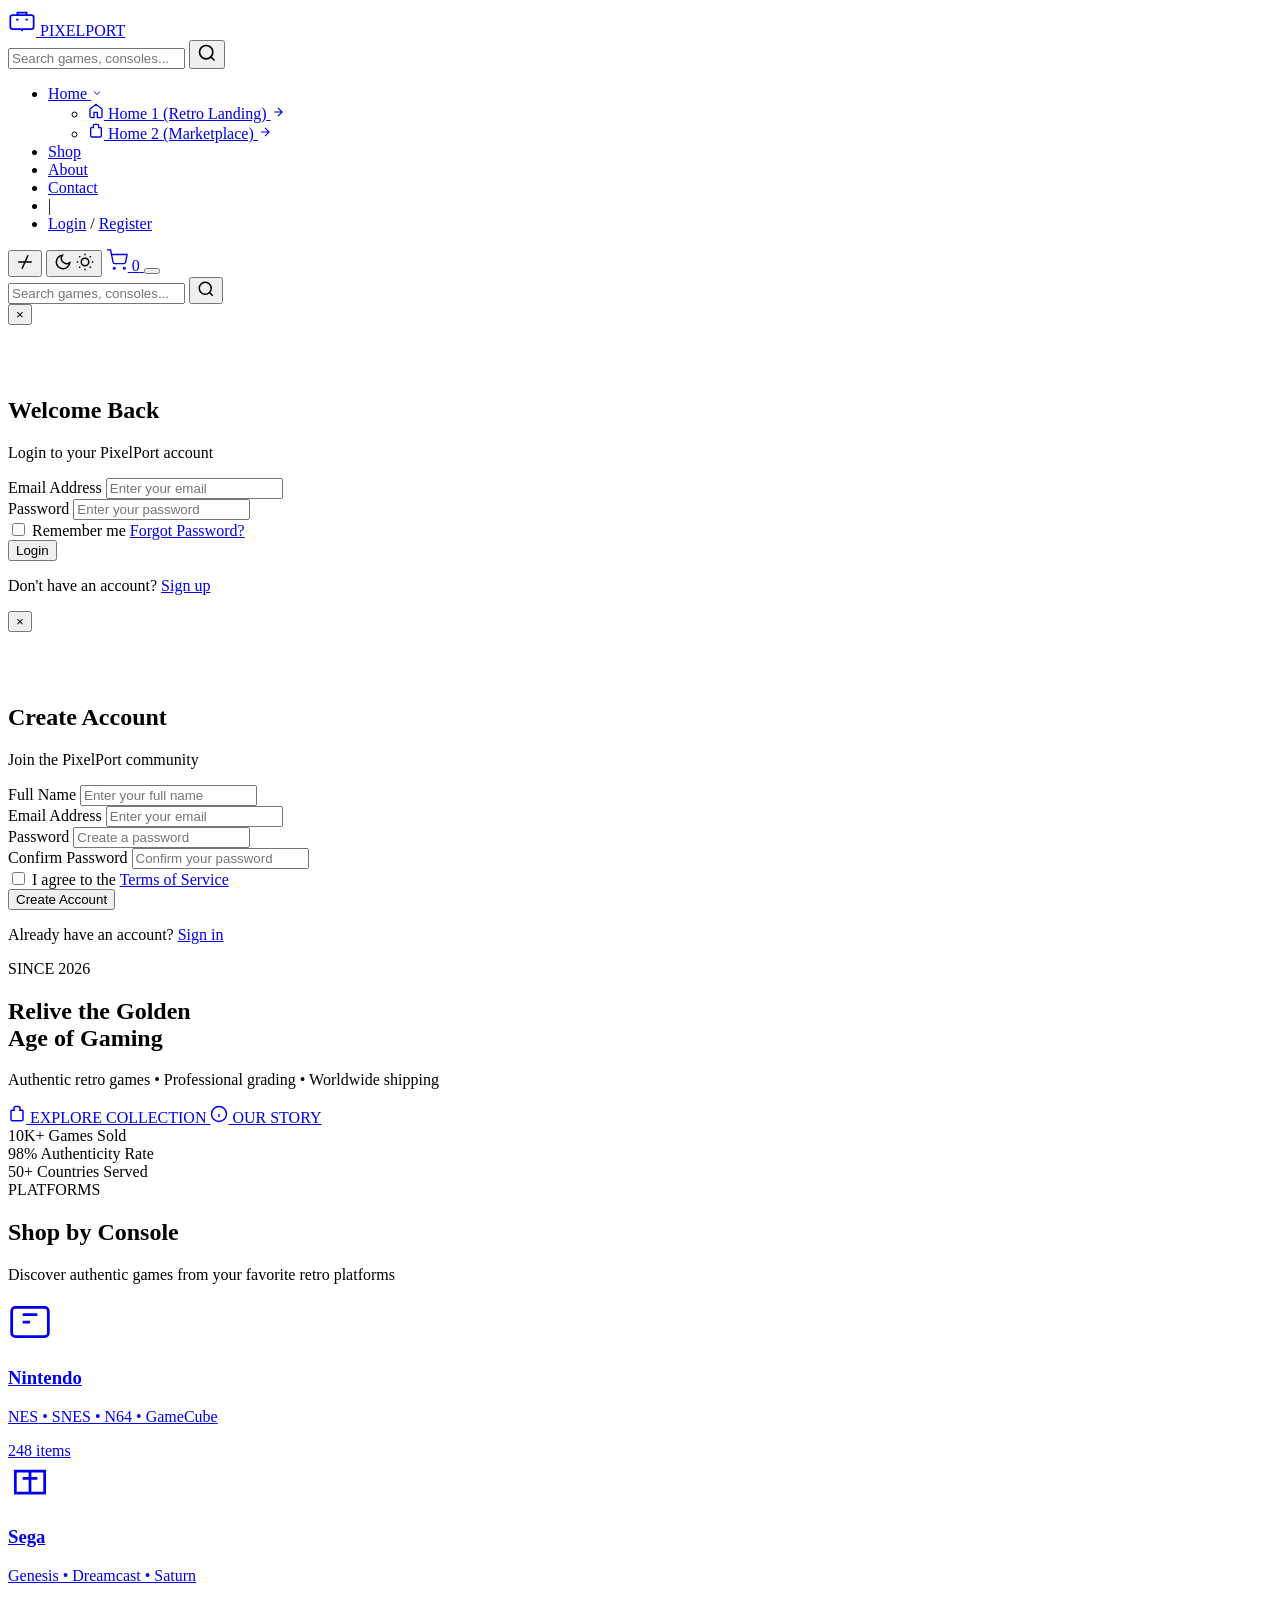
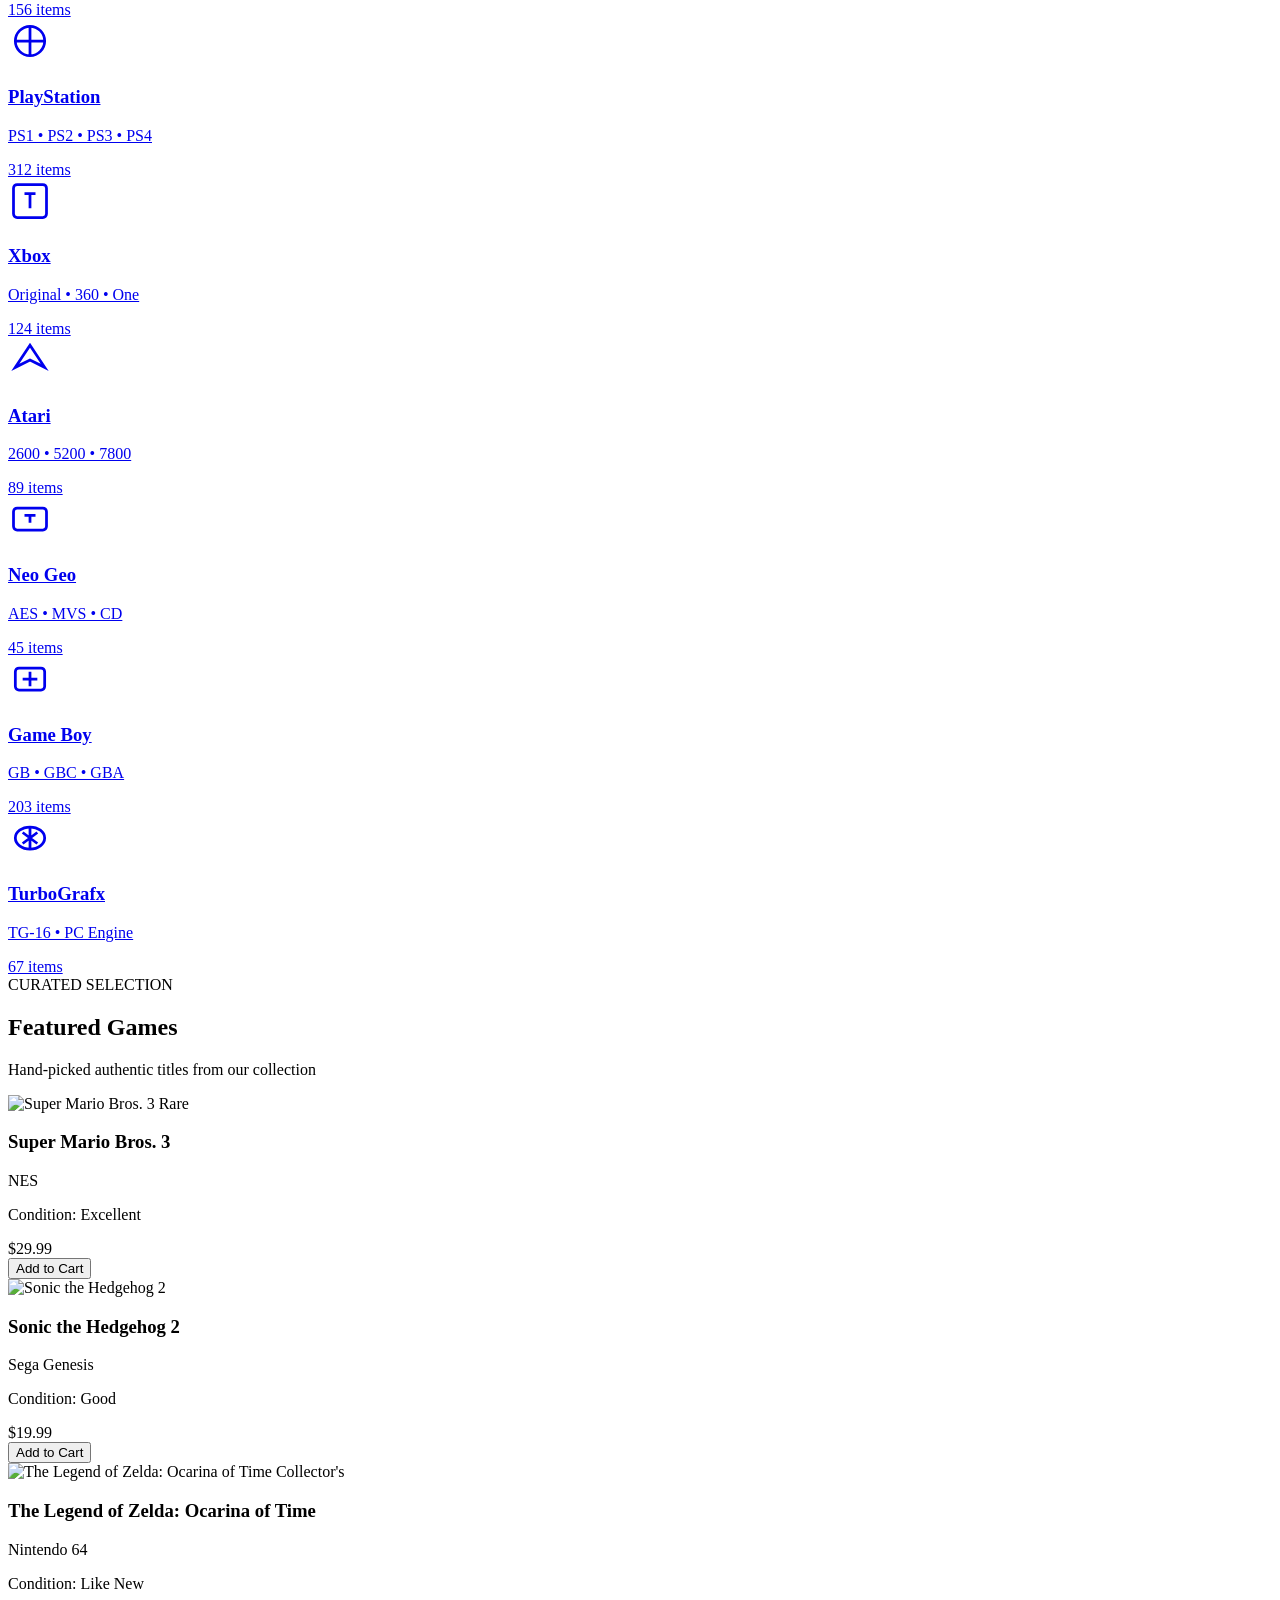
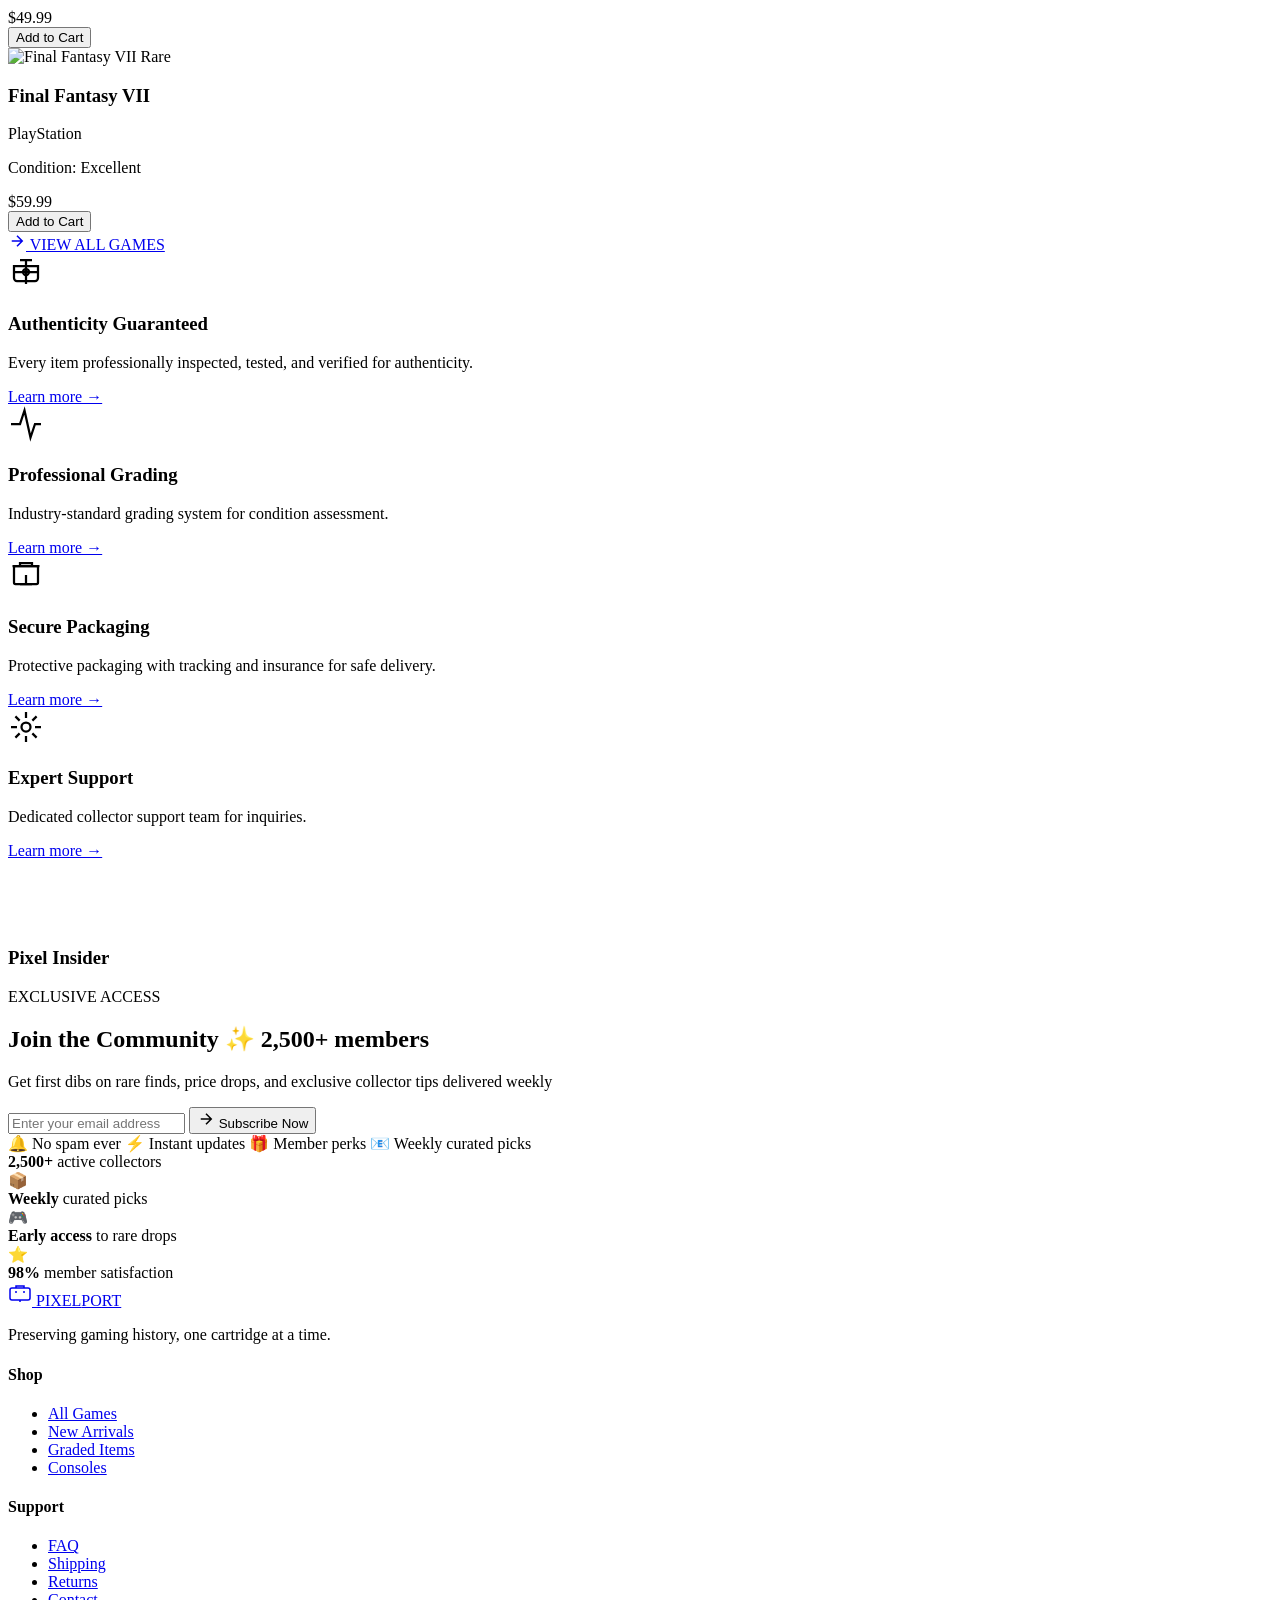
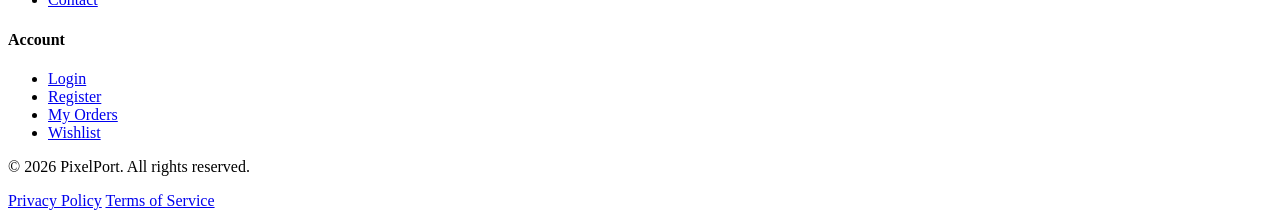
==== index.html @ 41dd9123 "html in retro" ====
<!DOCTYPE html>
<html lang="en" dir="ltr" id="htmlRoot">
<head>
    <meta charset="UTF-8">
    <meta name="viewport" content="width=device-width, initial-scale=1.0, viewport-fit=cover">
    <title>PixelPort | Retro Game Marketplace</title>
    <meta name="description" content="Premium marketplace for authentic retro video games, consoles, and collectibles.">
    
    <!-- Fonts -->
    <link href="https://fonts.googleapis.com/css2?family=Inter:wght@300;400;500;600;700;800&family=Space+Mono:wght@400;700&display=swap" rel="stylesheet">
    
    <!-- CSS -->
    <link rel="stylesheet" href="assets/css/style.css">
    <link rel="stylesheet" href="assets/css/index.css">
    <link rel="stylesheet" href="assets/css/responsive.css">
</head>
<body>
    <!-- Header -->
    <header class="header">
        <div class="container">
            <nav class="navbar">
                <!-- Logo -->
                <a href="index.html" class="logo">
                    <div class="pixel-logo">
                        <svg width="28" height="28" viewBox="0 0 24 24" fill="none" stroke="currentColor" stroke-width="1.5">
                            <rect x="2" y="6" width="20" height="12" rx="2"/>
                            <path d="M8 6V4h8v2M12 18v2M7 10h2M15 10h2"/>
                        </svg>
                        <span class="logo-text">PIXEL<span>PORT</span></span>
                    </div>
                </a>

                <!-- Search Bar - Desktop Only -->
                <div class="search-bar desktop-only">
                    <input type="text" placeholder="Search games, consoles..." id="searchInput">
                    <button class="search-btn">
                        <svg width="20" height="20" viewBox="0 0 24 24" fill="none" stroke="currentColor" stroke-width="2">
                            <circle cx="11" cy="11" r="8"/>
                            <path d="M21 21L16 16"/>
                        </svg>
                    </button>
                </div>

                <!-- Navigation Menu -->
                <ul class="nav-menu" id="navMenu">
                    <li class="nav-item dropdown">
                        <a href="#" class="dropdown-trigger" id="homeDropdown">
                            <span class="nav-text">Home</span>
                            <svg class="dropdown-arrow" width="12" height="12" viewBox="0 0 24 24" fill="none" stroke="currentColor" stroke-width="2">
                                <polyline points="6 9 12 15 18 9"/>
                            </svg>
                        </a>
                        <ul class="dropdown-menu">
                            <li class="dropdown-item">
                                <a href="index.html" class="active">
                                    <svg width="16" height="16" viewBox="0 0 24 24" fill="none" stroke="currentColor" stroke-width="2">
                                        <path d="M3 9l9-7 9 7v11a2 2 0 0 1-2 2h-5v-8H9v8H5a2 2 0 0 1-2-2z"/>
                                    </svg>
                                    <span>Home 1 (Retro Landing)</span>
                                    <svg class="arrow-icon" width="14" height="14" viewBox="0 0 24 24" fill="none" stroke="currentColor" stroke-width="2">
                                        <path d="M5 12h14M12 5l7 7-7 7"/>
                                    </svg>
                                </a>
                            </li>
                            <li class="dropdown-item">
                                <a href="home2.html">
                                    <svg width="16" height="16" viewBox="0 0 24 24" fill="none" stroke="currentColor" stroke-width="2">
                                        <path d="M20 7h-4.18A3 3 0 0 0 16 5.18V4a2 2 0 0 0-2-2h-4a2 2 0 0 0-2 2v1.18A3 3 0 0 0 8.18 7H4"/>
                                        <path d="M4 7v12a2 2 0 0 0 2 2h12a2 2 0 0 0 2-2V7"/>
                                    </svg>
                                    <span>Home 2 (Marketplace)</span>
                                    <svg class="arrow-icon" width="14" height="14" viewBox="0 0 24 24" fill="none" stroke="currentColor" stroke-width="2">
                                        <path d="M5 12h14M12 5l7 7-7 7"/>
                                    </svg>
                                </a>
                            </li>
                        </ul>
                    </li>
                    <li><a href="shop.html">Shop</a></li>
                    <li><a href="about.html">About</a></li>
                    <li><a href="contact.html">Contact</a></li>
                    
                    <!-- Login & Register Links - Inside Navigation -->
                    <li class="nav-divider desktop-only">|</li>
                    <li class="nav-auth" id="authLinks">
                        <a href="#" class="auth-link" id="loginNavLink">Login</a>
                        <span class="auth-sep">/</span>
                        <a href="#" class="auth-link" id="registerNavLink">Register</a>
                    </li>
                    
                    <!-- User Menu (Hidden by default, shown after login) -->
                    <li class="nav-user" id="userMenu" style="display: none;">
                        <div class="user-menu-trigger" id="userMenuTrigger">
                            <span class="user-avatar-icon">
                                <svg width="16" height="16" viewBox="0 0 24 24" fill="none" stroke="currentColor" stroke-width="2">
                                    <path d="M20 21v-2a4 4 0 0 0-4-4H8a4 4 0 0 0-4 4v2"/>
                                    <circle cx="12" cy="7" r="4"/>
                                </svg>
                            </span>
                            <span class="user-name" id="userName">User</span>
                            <svg class="dropdown-arrow" width="10" height="10" viewBox="0 0 24 24" fill="none" stroke="currentColor" stroke-width="2">
                                <polyline points="6 9 12 15 18 9"/>
                            </svg>
                        </div>
                        <ul class="user-dropdown-menu" id="userDropdownMenu">
                            <li><a href="profile.html">My Profile</a></li>
                            <li><a href="orders.html">My Orders</a></li>
                            <li><a href="wishlist.html">Wishlist</a></li>
                            <li><hr class="dropdown-divider"></li>
                            <li><a href="#" id="logoutBtn">Logout</a></li>
                        </ul>
                    </li>
                </ul>

                <!-- Action Group (RTL + Theme + Cart + Hamburger) -->
                <div class="action-group">
                    <!-- RTL Toggle Button -->
                    <button class="action-btn rtl-toggle" id="rtlToggle" aria-label="Toggle RTL mode">
                        <svg width="18" height="18" viewBox="0 0 24 24" fill="none" stroke="currentColor" stroke-width="2">
                            <path d="M8 21L16 3M3 12h18"/>
                        </svg>
                    </button>

                    <!-- Theme Toggle Button -->
                    <button class="action-btn theme-toggle" id="themeToggle" aria-label="Toggle dark/light mode">
                        <svg class="theme-icon-dark" width="18" height="18" viewBox="0 0 24 24" fill="none" stroke="currentColor" stroke-width="2">
                            <path d="M21 12.79A9 9 0 1 1 11.21 3 7 7 0 0 0 21 12.79z"/>
                        </svg>
                        <svg class="theme-icon-light" width="18" height="18" viewBox="0 0 24 24" fill="none" stroke="currentColor" stroke-width="2">
                            <circle cx="12" cy="12" r="5"/>
                            <path d="M12 1v2M12 21v2M4.22 4.22l1.42 1.42M18.36 18.36l1.42 1.42M1 12h2M21 12h2M4.22 19.78l1.42-1.42M18.36 5.64l1.42-1.42"/>
                        </svg>
                    </button>

                    <!-- Cart Icon -->
                    <a href="cart.html" class="cart-icon">
                        <svg width="22" height="22" viewBox="0 0 24 24" fill="none" stroke="currentColor" stroke-width="1.5">
                            <circle cx="9" cy="21" r="1"/>
                            <circle cx="20" cy="21" r="1"/>
                            <path d="M1 1h4l2.68 13.39a2 2 0 0 0 2 1.61h9.72a2 2 0 0 0 2-1.61L23 6H6"/>
                        </svg>
                        <span class="cart-count">0</span>
                    </a>

                    <!-- Hamburger Menu Button -->
                    <button class="hamburger" id="hamburger" aria-label="Toggle menu">
                        <span class="hamburger-line"></span>
                        <span class="hamburger-line"></span>
                        <span class="hamburger-line"></span>
                    </button>
                </div>
            </nav>
        </div>
    </header>

    <!-- Mobile Search Bar -->
    <div class="mobile-search mobile-only">
        <div class="container">
            <div class="mobile-search-wrapper">
                <input type="text" placeholder="Search games, consoles..." id="mobileSearchInput">
                <button class="mobile-search-btn">
                    <svg width="18" height="18" viewBox="0 0 24 24" fill="none" stroke="currentColor" stroke-width="2">
                        <circle cx="11" cy="11" r="8"/>
                        <path d="M21 21L16 16"/>
                    </svg>
                </button>
            </div>
        </div>
    </div>

    <!-- Login Modal -->
    <div class="modal" id="loginModal">
        <div class="modal-overlay"></div>
        <div class="modal-container">
            <button class="modal-close" id="closeLoginModal">&times;</button>
            <div class="modal-header">
                <svg width="48" height="48" viewBox="0 0 24 24" fill="none" stroke="var(--primary)" stroke-width="1.5">
                    <path d="M15 3h4a2 2 0 0 1 2 2v14a2 2 0 0 1-2 2h-4M10 17l5-5-5-5M15 12H3"/>
                </svg>
                <h2>Welcome Back</h2>
                <p>Login to your PixelPort account</p>
            </div>
            <form class="modal-form" id="loginForm">
                <div class="form-group">
                    <label>Email Address</label>
                    <input type="email" placeholder="Enter your email" required>
                </div>
                <div class="form-group">
                    <label>Password</label>
                    <input type="password" placeholder="Enter your password" required>
                </div>
                <div class="form-options">
                    <label class="checkbox">
                        <input type="checkbox"> Remember me
                    </label>
                    <a href="#" class="forgot-link">Forgot Password?</a>
                </div>
                <button type="submit" class="btn-primary btn-full">Login</button>
                <p class="form-footer">
                    Don't have an account? <a href="#" id="switchToRegister">Sign up</a>
                </p>
            </form>
        </div>
    </div>

    <!-- Register Modal -->
    <div class="modal" id="registerModal">
        <div class="modal-overlay"></div>
        <div class="modal-container">
            <button class="modal-close" id="closeRegisterModal">&times;</button>
            <div class="modal-header">
                <svg width="48" height="48" viewBox="0 0 24 24" fill="none" stroke="var(--primary)" stroke-width="1.5">
                    <path d="M20 21v-2a4 4 0 0 0-4-4H8a4 4 0 0 0-4 4v2"/>
                    <circle cx="12" cy="7" r="4"/>
                    <path d="M17 3l4 4-4 4M21 7h-8"/>
                </svg>
                <h2>Create Account</h2>
                <p>Join the PixelPort community</p>
            </div>
            <form class="modal-form" id="registerForm">
                <div class="form-group">
                    <label>Full Name</label>
                    <input type="text" placeholder="Enter your full name" required>
                </div>
                <div class="form-group">
                    <label>Email Address</label>
                    <input type="email" placeholder="Enter your email" required>
                </div>
                <div class="form-group">
                    <label>Password</label>
                    <input type="password" placeholder="Create a password" required>
                </div>
                <div class="form-group">
                    <label>Confirm Password</label>
                    <input type="password" placeholder="Confirm your password" required>
                </div>
                <div class="form-options">
                    <label class="checkbox">
                        <input type="checkbox" required> I agree to the <a href="#">Terms of Service</a>
                    </label>
                </div>
                <button type="submit" class="btn-primary btn-full">Create Account</button>
                <p class="form-footer">
                    Already have an account? <a href="#" id="switchToLogin">Sign in</a>
                </p>
            </form>
        </div>
    </div>

    <!-- Hero Section -->
    <section class="hero">
        <div class="hero-bg-image"></div>
        <div class="hero-overlay"></div>
        <div class="container">
            <div class="hero-content">
                <div class="hero-badge">SINCE 2026</div>
                <h1 class="hero-title">Relive the Golden<br>Age of Gaming</h1>
                <p class="hero-subtitle">Authentic retro games • Professional grading • Worldwide shipping</p>
                <div class="hero-buttons">
                    <a href="shop.html" class="btn-primary">
                        <svg width="18" height="18" viewBox="0 0 24 24" fill="none" stroke="currentColor" stroke-width="2">
                            <path d="M20 7h-4.18A3 3 0 0 0 16 5.18V4a2 2 0 0 0-2-2h-4a2 2 0 0 0-2 2v1.18A3 3 0 0 0 8.18 7H4"/>
                            <path d="M4 7v12a2 2 0 0 0 2 2h12a2 2 0 0 0 2-2V7"/>
                        </svg>
                        EXPLORE COLLECTION
                    </a>
                    <a href="about.html" class="btn-secondary">
                        <svg width="18" height="18" viewBox="0 0 24 24" fill="none" stroke="currentColor" stroke-width="2">
                            <circle cx="12" cy="12" r="10"/>
                            <path d="M12 16v-4M12 8h.01"/>
                        </svg>
                        OUR STORY
                    </a>
                </div>
                <div class="hero-stats">
                    <div class="stat">
                        <span class="stat-number">10K+</span>
                        <span class="stat-label">Games Sold</span>
                    </div>
                    <div class="stat-divider"></div>
                    <div class="stat">
                        <span class="stat-number">98%</span>
                        <span class="stat-label">Authenticity Rate</span>
                    </div>
                    <div class="stat-divider"></div>
                    <div class="stat">
                        <span class="stat-number">50+</span>
                        <span class="stat-label">Countries Served</span>
                    </div>
                </div>
            </div>
        </div>
    </section>

    <!-- Categories Section -->
    <section class="categories">
        <div class="container">
            <div class="section-header">
                <span class="section-tag">PLATFORMS</span>
                <h2 class="section-title">Shop by Console</h2>
                <p class="section-description">Discover authentic games from your favorite retro platforms</p>
            </div>
            
            <div class="categories-grid">
                <a href="shop.html?console=nintendo" class="category-card">
                    <div class="category-icon">
                        <svg width="44" height="44" viewBox="0 0 24 24" fill="none" stroke="currentColor" stroke-width="1.5">
                            <rect x="2" y="4" width="20" height="16" rx="2"/>
                            <path d="M8 8h8M8 12h4"/>
                        </svg>
                    </div>
                    <h3>Nintendo</h3>
                    <p>NES • SNES • N64 • GameCube</p>
                    <span class="category-count">248 items</span>
                </a>
                <a href="shop.html?console=sega" class="category-card">
                    <div class="category-icon">
                        <svg width="44" height="44" viewBox="0 0 24 24" fill="none" stroke="currentColor" stroke-width="1.5">
                            <path d="M4 6h16v12H4zM8 10h8M12 6v12"/>
                        </svg>
                    </div>
                    <h3>Sega</h3>
                    <p>Genesis • Dreamcast • Saturn</p>
                    <span class="category-count">156 items</span>
                </a>
                <a href="shop.html?console=playstation" class="category-card">
                    <div class="category-icon">
                        <svg width="44" height="44" viewBox="0 0 24 24" fill="none" stroke="currentColor" stroke-width="1.5">
                            <circle cx="12" cy="12" r="8"/>
                            <path d="M12 4v16M4 12h16"/>
                        </svg>
                    </div>
                    <h3>PlayStation</h3>
                    <p>PS1 • PS2 • PS3 • PS4</p>
                    <span class="category-count">312 items</span>
                </a>
                <a href="shop.html?console=xbox" class="category-card">
                    <div class="category-icon">
                        <svg width="44" height="44" viewBox="0 0 24 24" fill="none" stroke="currentColor" stroke-width="1.5">
                            <rect x="3" y="3" width="18" height="18" rx="2"/>
                            <path d="M9 8h6M12 8v8"/>
                        </svg>
                    </div>
                    <h3>Xbox</h3>
                    <p>Original • 360 • One</p>
                    <span class="category-count">124 items</span>
                </a>
                <a href="shop.html?console=atari" class="category-card">
                    <div class="category-icon">
                        <svg width="44" height="44" viewBox="0 0 24 24" fill="none" stroke="currentColor" stroke-width="1.5">
                            <polygon points="4 16 12 4 20 16 12 12 4 16"/>
                        </svg>
                    </div>
                    <h3>Atari</h3>
                    <p>2600 • 5200 • 7800</p>
                    <span class="category-count">89 items</span>
                </a>
                <a href="shop.html?console=neogeo" class="category-card">
                    <div class="category-icon">
                        <svg width="44" height="44" viewBox="0 0 24 24" fill="none" stroke="currentColor" stroke-width="1.5">
                            <path d="M5 6h14a2 2 0 0 1 2 2v8a2 2 0 0 1-2 2H5a2 2 0 0 1-2-2V8a2 2 0 0 1 2-2z"/>
                            <path d="M9 10h6M12 10v4"/>
                        </svg>
                    </div>
                    <h3>Neo Geo</h3>
                    <p>AES • MVS • CD</p>
                    <span class="category-count">45 items</span>
                </a>
                <a href="shop.html?console=gameboy" class="category-card">
                    <div class="category-icon">
                        <svg width="44" height="44" viewBox="0 0 24 24" fill="none" stroke="currentColor" stroke-width="1.5">
                            <rect x="4" y="6" width="16" height="12" rx="2"/>
                            <path d="M8 12h8M12 8v8"/>
                        </svg>
                    </div>
                    <h3>Game Boy</h3>
                    <p>GB • GBC • GBA</p>
                    <span class="category-count">203 items</span>
                </a>
                <a href="shop.html?console=turbografx" class="category-card">
                    <div class="category-icon">
                        <svg width="44" height="44" viewBox="0 0 24 24" fill="none" stroke="currentColor" stroke-width="1.5">
                            <ellipse cx="12" cy="12" rx="8" ry="6"/>
                            <path d="M12 6v12M8 9l8 6M8 15l8-6"/>
                        </svg>
                    </div>
                    <h3>TurboGrafx</h3>
                    <p>TG-16 • PC Engine</p>
                    <span class="category-count">67 items</span>
                </a>
            </div>
        </div>
    </section>

    <!-- Featured Products Section -->
    <section class="featured-products">
        <div class="container">
            <div class="section-header">
                <span class="section-tag">CURATED SELECTION</span>
                <h2 class="section-title">Featured Games</h2>
                <p class="section-description">Hand-picked authentic titles from our collection</p>
            </div>
            
            <div class="products-grid" id="featuredProducts">
                <div class="product-card" data-id="1">
                    <div class="product-image">
                        <img src="https://images.unsplash.com/photo-1603569283847-aa295f0d016a?w=400&h=400&fit=crop" alt="Super Mario Bros. 3">
                        <span class="product-badge">Rare</span>
                    </div>
                    <div class="product-info">
                        <h3 class="product-title">Super Mario Bros. 3</h3>
                        <p class="product-console">NES</p>
                        <p class="product-condition">Condition: Excellent</p>
                        <div class="product-price">$29.99</div>
                        <button class="add-to-cart">Add to Cart</button>
                    </div>
                </div>
                <div class="product-card" data-id="2">
                    <div class="product-image">
                        <img src="https://images.unsplash.com/photo-1612287230202-1ff1d85d1bdf?w=400&h=400&fit=crop" alt="Sonic the Hedgehog 2">
                    </div>
                    <div class="product-info">
                        <h3 class="product-title">Sonic the Hedgehog 2</h3>
                        <p class="product-console">Sega Genesis</p>
                        <p class="product-condition">Condition: Good</p>
                        <div class="product-price">$19.99</div>
                        <button class="add-to-cart">Add to Cart</button>
                    </div>
                </div>
                <div class="product-card" data-id="3">
                    <div class="product-image">
                        <img src="https://images.unsplash.com/photo-1550745165-9bc0b252726f?w=400&h=400&fit=crop" alt="The Legend of Zelda: Ocarina of Time">
                        <span class="product-badge">Collector's</span>
                    </div>
                    <div class="product-info">
                        <h3 class="product-title">The Legend of Zelda: Ocarina of Time</h3>
                        <p class="product-console">Nintendo 64</p>
                        <p class="product-condition">Condition: Like New</p>
                        <div class="product-price">$49.99</div>
                        <button class="add-to-cart">Add to Cart</button>
                    </div>
                </div>
                <div class="product-card" data-id="4">
                    <div class="product-image">
                        <img src="https://images.unsplash.com/photo-1606144042614-b2417e99c4e3?w=400&h=400&fit=crop" alt="Final Fantasy VII">
                        <span class="product-badge">Rare</span>
                    </div>
                    <div class="product-info">
                        <h3 class="product-title">Final Fantasy VII</h3>
                        <p class="product-console">PlayStation</p>
                        <p class="product-condition">Condition: Excellent</p>
                        <div class="product-price">$59.99</div>
                        <button class="add-to-cart">Add to Cart</button>
                    </div>
                </div>
            </div>
            
            <div class="text-center">
                <a href="shop.html" class="btn-outline">
                    <svg width="18" height="18" viewBox="0 0 24 24" fill="none" stroke="currentColor" stroke-width="2">
                        <path d="M5 12h14M12 5l7 7-7 7"/>
                    </svg>
                    VIEW ALL GAMES
                </a>
            </div>
        </div>
    </section>

    <!-- Services Section -->
    <section class="services">
        <div class="container">
            <div class="services-grid">
                <div class="service-card">
                    <div class="service-icon">
                        <svg width="36" height="36" viewBox="0 0 24 24" fill="none" stroke="currentColor" stroke-width="1.5">
                            <path d="M20 12V8H4v4M12 4v16M8 4h8M4 12h16M4 12v4a2 2 0 0 0 2 2h12a2 2 0 0 0 2-2v-4"/>
                            <circle cx="12" cy="12" r="2"/>
                        </svg>
                    </div>
                    <h3>Authenticity Guaranteed</h3>
                    <p>Every item professionally inspected, tested, and verified for authenticity.</p>
                    <a href="#" class="service-link">Learn more →</a>
                </div>
                <div class="service-card">
                    <div class="service-icon">
                        <svg width="36" height="36" viewBox="0 0 24 24" fill="none" stroke="currentColor" stroke-width="1.5">
                            <path d="M22 12h-4l-3 9-4-18-3 9H2"/>
                        </svg>
                    </div>
                    <h3>Professional Grading</h3>
                    <p>Industry-standard grading system for condition assessment.</p>
                    <a href="#" class="service-link">Learn more →</a>
                </div>
                <div class="service-card">
                    <div class="service-icon">
                        <svg width="36" height="36" viewBox="0 0 24 24" fill="none" stroke="currentColor" stroke-width="1.5">
                            <path d="M3 6h18M8 6V4h8v2M12 12v6M8 18h8"/>
                            <rect x="4" y="6" width="16" height="12" rx="1"/>
                        </svg>
                    </div>
                    <h3>Secure Packaging</h3>
                    <p>Protective packaging with tracking and insurance for safe delivery.</p>
                    <a href="#" class="service-link">Learn more →</a>
                </div>
                <div class="service-card">
                    <div class="service-icon">
                        <svg width="36" height="36" viewBox="0 0 24 24" fill="none" stroke="currentColor" stroke-width="1.5">
                            <path d="M12 2v4M12 18v4M4.93 4.93l2.83 2.83M16.24 16.24l2.83 2.83M2 12h4M18 12h4M4.93 19.07l2.83-2.83M16.24 7.76l2.83-2.83"/>
                            <circle cx="12" cy="12" r="3"/>
                        </svg>
                    </div>
                    <h3>Expert Support</h3>
                    <p>Dedicated collector support team for inquiries.</p>
                    <a href="#" class="service-link">Learn more →</a>
                </div>
            </div>
        </div>
    </section>

<!-- Newsletter Section - Increased Size Design -->
<section class="newsletter">
    <div class="pixel-corner"></div>
    <div class="pixel-corner-right"></div>
    <div class="glow-ring"></div>
    <div class="container">
        <div class="newsletter-wrapper">
            <!-- Left Badge Section -->
            <div class="newsletter-badge">
                <div class="badge-icon">
                    <svg width="64" height="64" viewBox="0 0 24 24" fill="none" stroke="white" stroke-width="1.5">
                        <path d="M12 2v4M12 18v4M4.93 4.93l2.83 2.83M16.24 16.24l2.83 2.83M2 12h4M18 12h4M4.93 19.07l2.83-2.83M16.24 7.76l2.83-2.83"/>
                        <circle cx="12" cy="12" r="3"/>
                    </svg>
                </div>
                <div>
                    <h3>Pixel Insider</h3>
                    <div class="badge-sub">EXCLUSIVE ACCESS</div>
                </div>
            </div>
            
            <!-- Center Main Content -->
            <div class="newsletter-main">
                <h2>
                    Join the Community 
                    <span>✨ 2,500+ members</span>
                </h2>
                <p>Get first dibs on rare finds, price drops, and exclusive collector tips delivered weekly</p>
                <form class="newsletter-form" id="newsletterForm">
                    <input type="email" placeholder="Enter your email address" required>
                    <button type="submit">
                        <svg width="18" height="18" viewBox="0 0 24 24" fill="none" stroke="currentColor" stroke-width="2">
                            <path d="M5 12h14M12 5l7 7-7 7"/>
                        </svg>
                        Subscribe Now
                    </button>
                </form>
                <div class="form-note">
                    <span>🔔 No spam ever</span>
                    <span>⚡ Instant updates</span>
                    <span>🎁 Member perks</span>
                    <span>📧 Weekly curated picks</span>
                </div>
            </div>
            
            <!-- Right Stats Section -->
            <div class="newsletter-stats">
                <div class="stat-item">
                    <div class="stat-dot"></div>
                    <div class="stat-text"><strong>2,500+</strong> active collectors</div>
                </div>
                <div class="stat-item">
                    <div class="stat-icon">📦</div>
                    <div class="stat-text"><strong>Weekly</strong> curated picks</div>
                </div>
                <div class="stat-item">
                    <div class="stat-icon">🎮</div>
                    <div class="stat-text"><strong>Early access</strong> to rare drops</div>
                </div>
                <div class="stat-item">
                    <div class="stat-icon">⭐</div>
                    <div class="stat-text"><strong>98%</strong> member satisfaction</div>
                </div>
            </div>
        </div>
    </div>
</section>

<!-- Footer -->
<footer class="footer">
    <div class="container">
        <div class="footer-grid">
            <div class="footer-brand">
                <a href="index.html" class="footer-logo-link">
                    <div class="footer-logo">
                        <svg width="24" height="24" viewBox="0 0 24 24" fill="none" stroke="currentColor" stroke-width="1.5">
                            <rect x="2" y="6" width="20" height="12" rx="2"/>
                            <path d="M8 6V4h8v2M12 18v2M7 10h2M15 10h2"/>
                        </svg>
                        PIXEL<span>PORT</span>
                    </div>
                </a>
                <p>Preserving gaming history, one cartridge at a time.</p>
            </div>
            <div class="footer-links">
                <h4>Shop</h4>
                <ul>
                    <li><a href="shop.html">All Games</a></li>
                    <li><a href="#">New Arrivals</a></li>
                    <li><a href="#">Graded Items</a></li>
                    <li><a href="#">Consoles</a></li>
                </ul>
            </div>
            <div class="footer-links">
                <h4>Support</h4>
                <ul>
                    <li><a href="#">FAQ</a></li>
                    <li><a href="#">Shipping</a></li>
                    <li><a href="#">Returns</a></li>
                    <li><a href="contact.html">Contact</a></li>
                </ul>
            </div>
            <div class="footer-links">
                <h4>Account</h4>
                <ul>
                    <li><a href="#" id="footerLoginLink">Login</a></li>
                    <li><a href="#" id="footerRegisterLink">Register</a></li>
                    <li><a href="#">My Orders</a></li>
                    <li><a href="#">Wishlist</a></li>
                </ul>
            </div>
        </div>
        <div class="footer-bottom">
            <p>© 2026 PixelPort. All rights reserved.</p>
            <div class="footer-legal">
                <a href="#">Privacy Policy</a>
                <a href="#">Terms of Service</a>
            </div>
        </div>
    </div>
</footer>

    <script src="assets/js/main.js"></script>
    <script src="assets/js/cart.js"></script>
    <script src="assets/js/auth.js"></script>
</body>
</html>
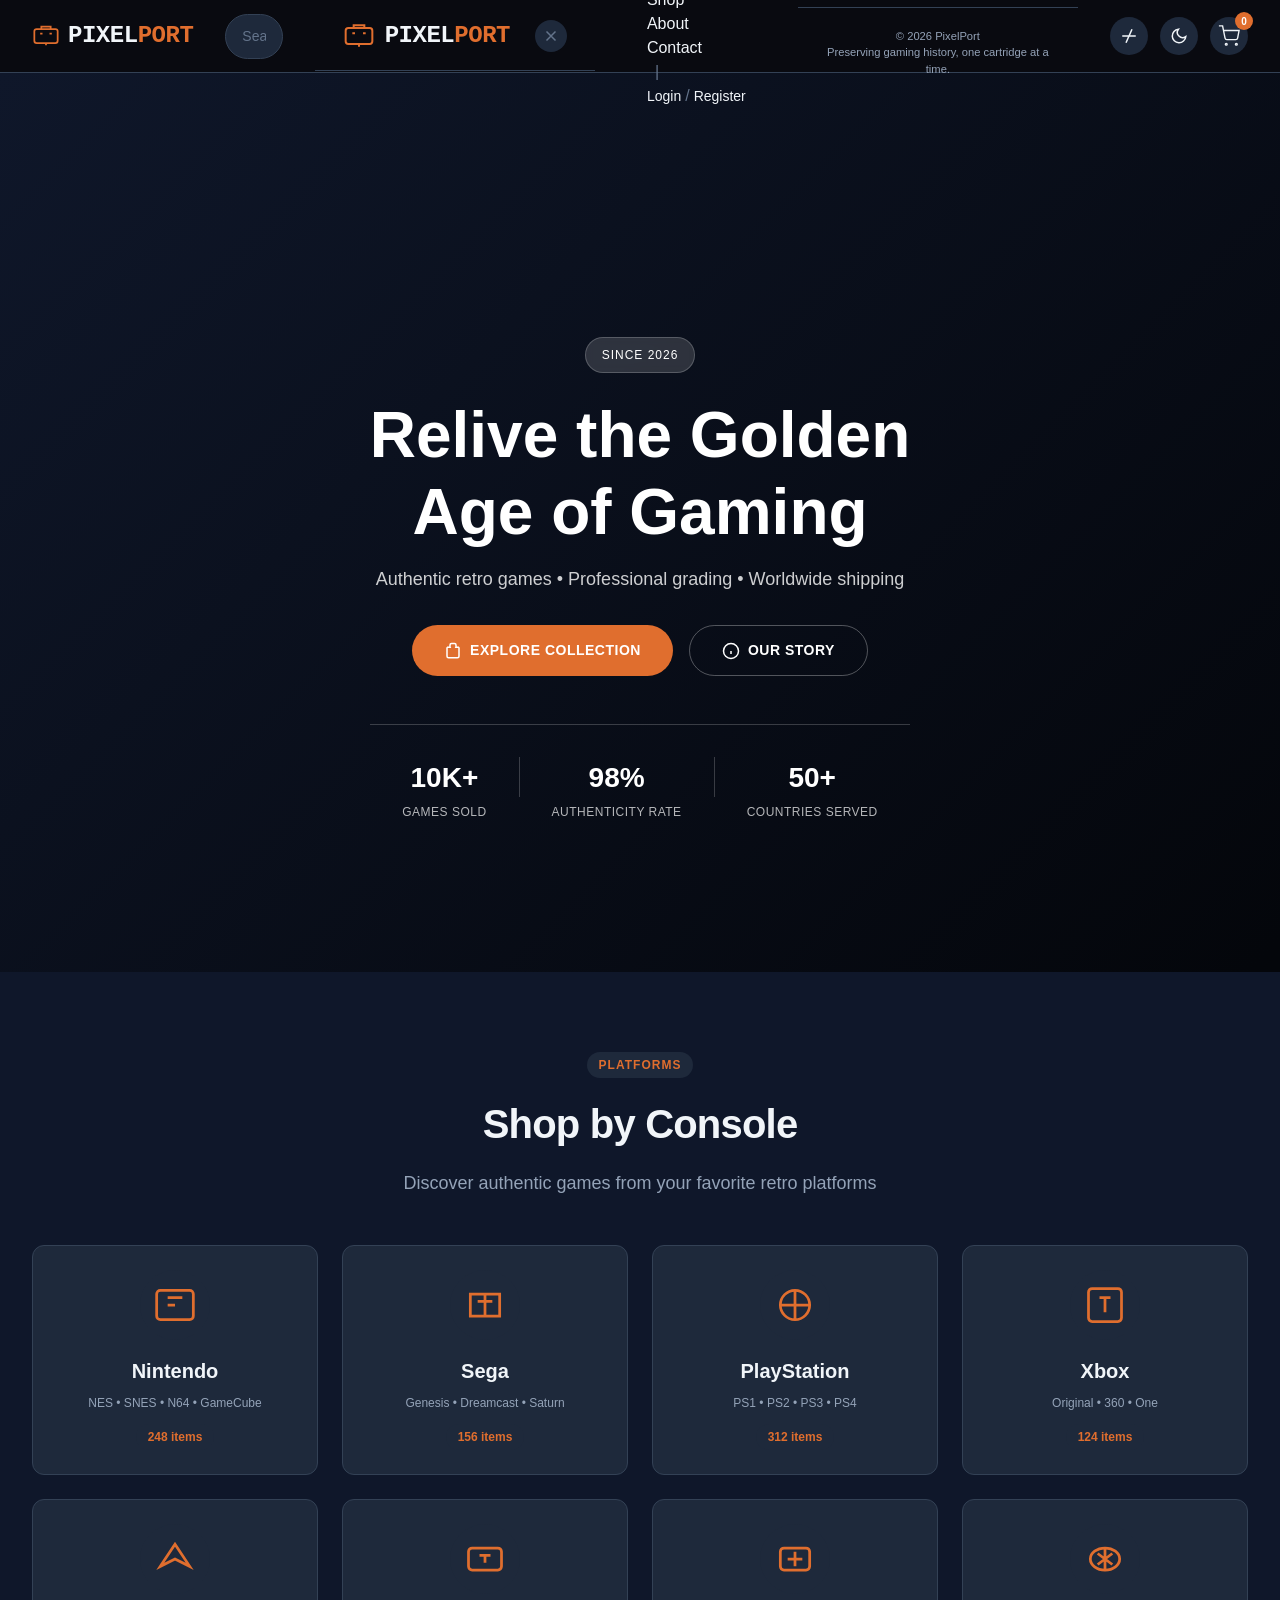
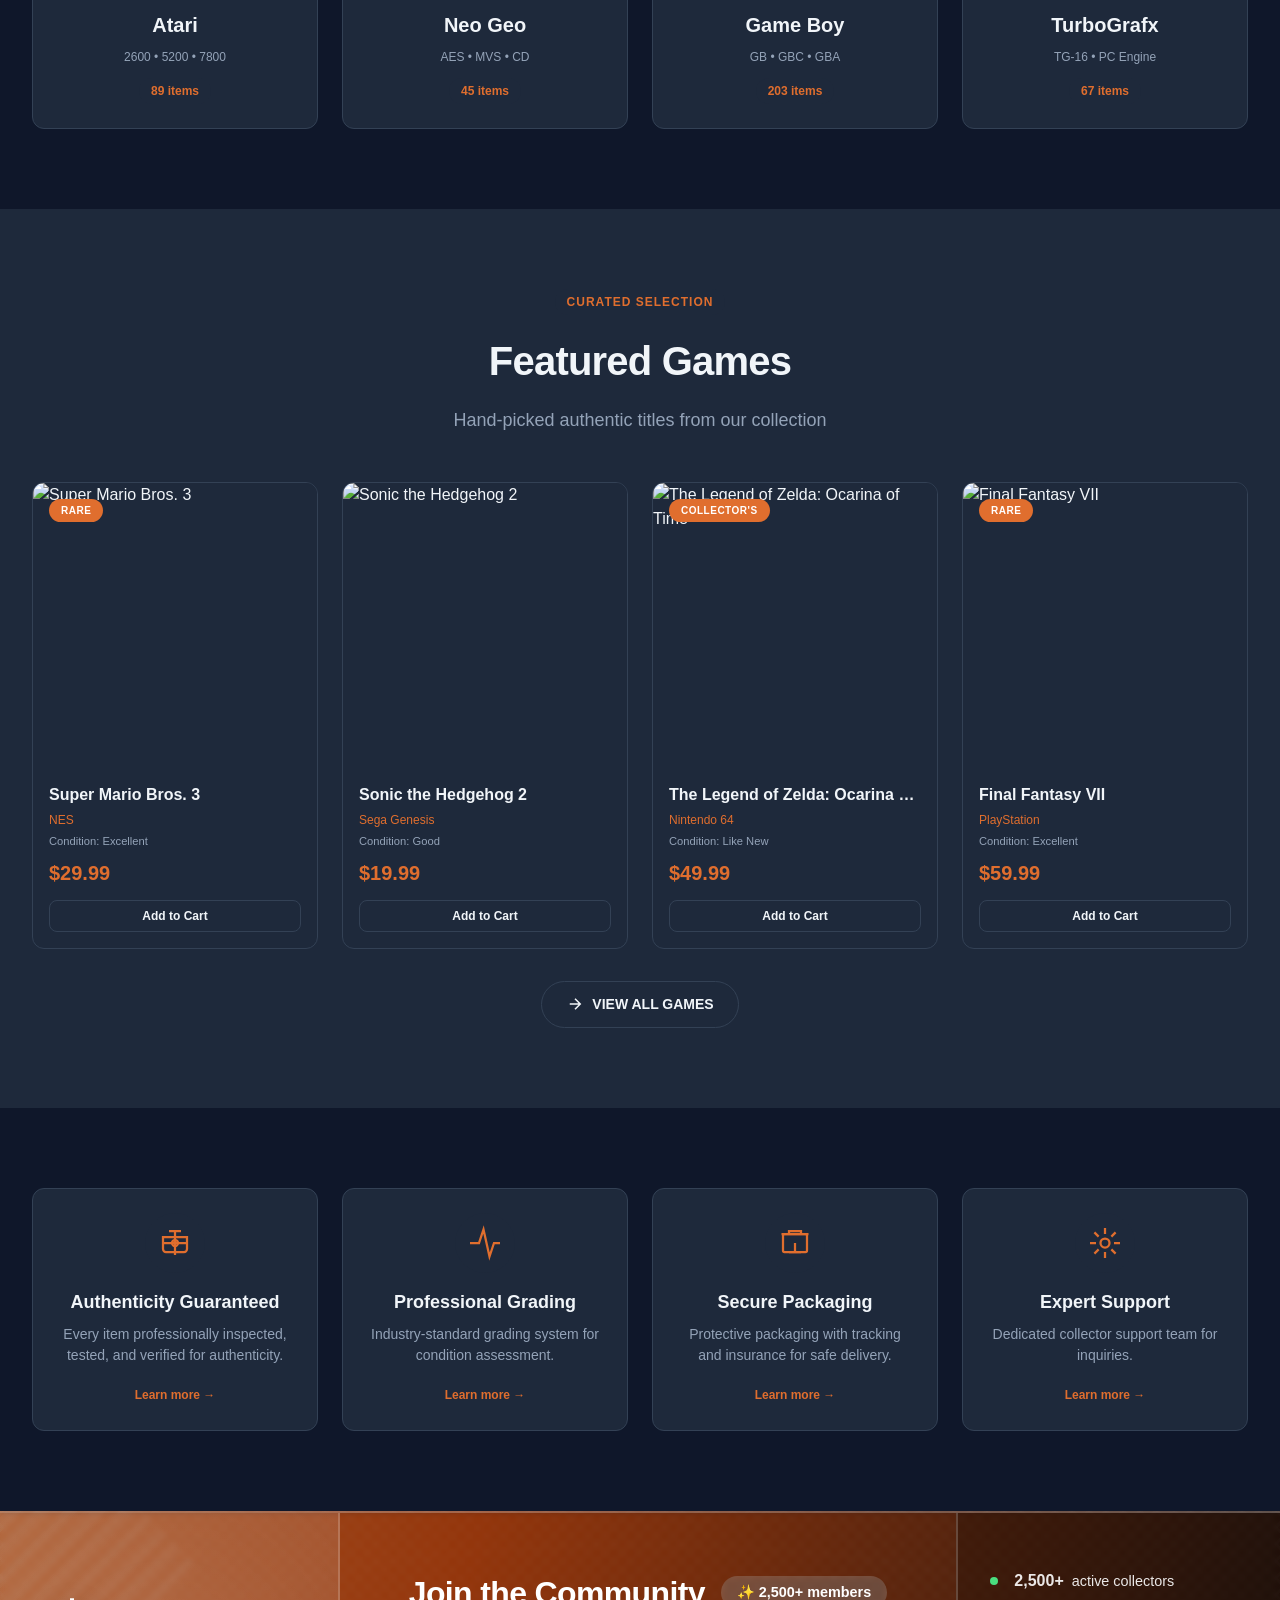
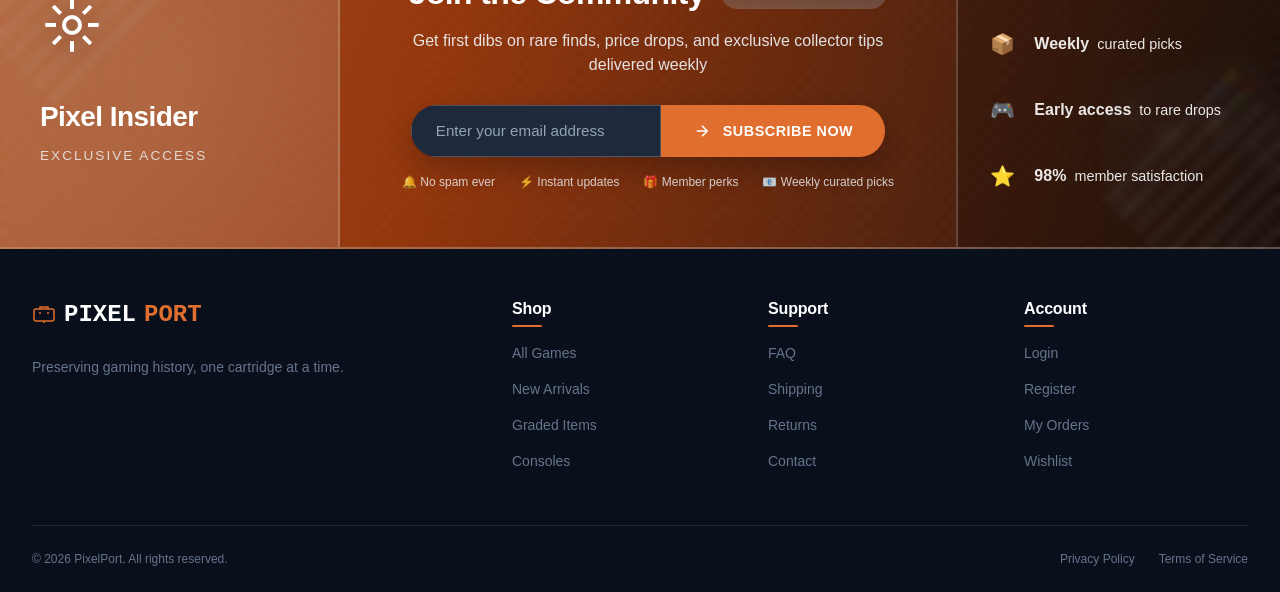
==== commit 0f3d25d6: "Update index.html" ====
--- a/index.html
+++ b/index.html
@@ -6,10 +6,16 @@
     <title>PixelPort | Retro Game Marketplace</title>
     <meta name="description" content="Premium marketplace for authentic retro video games, consoles, and collectibles.">
     
-    <!-- Fonts -->
-    <link href="https://fonts.googleapis.com/css2?family=Inter:wght@300;400;500;600;700;800&family=Space+Mono:wght@400;700&display=swap" rel="stylesheet">
-    
+<!-- PixelPort Favicon - Free CDN Images -->
+<link rel="icon" type="image/png" sizes="32x32" href="https://cdn-icons-png.flaticon.com/512/2702/2702145.png">
+<link rel="icon" type="image/png" sizes="16x16" href="https://cdn-icons-png.flaticon.com/512/2702/2702145.png">
+<link rel="apple-touch-icon" sizes="180x180" href="https://cdn-icons-png.flaticon.com/512/2702/2702145.png">
+
+<!-- Alternative: Emoji Favicon (No external images) -->
+<link rel="icon" href="data:image/svg+xml,%3Csvg xmlns='http://www.w3.org/2000/svg' viewBox='0 0 100 100'%3E%3Ctext y='.9em' font-size='90'%3E🎮%3C/text%3E%3C/svg%3E">
+
     <!-- CSS -->
+
     <link rel="stylesheet" href="assets/css/style.css">
     <link rel="stylesheet" href="assets/css/index.css">
     <link rel="stylesheet" href="assets/css/responsive.css">
@@ -88,28 +94,6 @@
                         <a href="#" class="auth-link" id="registerNavLink">Register</a>
                     </li>
                     
-                    <!-- User Menu (Hidden by default, shown after login) -->
-                    <li class="nav-user" id="userMenu" style="display: none;">
-                        <div class="user-menu-trigger" id="userMenuTrigger">
-                            <span class="user-avatar-icon">
-                                <svg width="16" height="16" viewBox="0 0 24 24" fill="none" stroke="currentColor" stroke-width="2">
-                                    <path d="M20 21v-2a4 4 0 0 0-4-4H8a4 4 0 0 0-4 4v2"/>
-                                    <circle cx="12" cy="7" r="4"/>
-                                </svg>
-                            </span>
-                            <span class="user-name" id="userName">User</span>
-                            <svg class="dropdown-arrow" width="10" height="10" viewBox="0 0 24 24" fill="none" stroke="currentColor" stroke-width="2">
-                                <polyline points="6 9 12 15 18 9"/>
-                            </svg>
-                        </div>
-                        <ul class="user-dropdown-menu" id="userDropdownMenu">
-                            <li><a href="profile.html">My Profile</a></li>
-                            <li><a href="orders.html">My Orders</a></li>
-                            <li><a href="wishlist.html">Wishlist</a></li>
-                            <li><hr class="dropdown-divider"></li>
-                            <li><a href="#" id="logoutBtn">Logout</a></li>
-                        </ul>
-                    </li>
                 </ul>
 
                 <!-- Action Group (RTL + Theme + Cart + Hamburger) -->
@@ -643,4 +627,4 @@
     <script src="assets/js/cart.js"></script>
     <script src="assets/js/auth.js"></script>
 </body>
-</html>+</html>
--- a/assets/css/style.css
+++ b/assets/css/style.css
@@ -0,0 +1,1800 @@
+/* ============================================
+   PixelPort | Header & Footer Styles
+   Modern CSS Design with Unique Hamburger
+   ============================================ */
+
+/* CSS Variables for Theming */
+:root {
+  /* Light Theme (Default) */
+  --primary: #c4450c;
+  --primary-dark: #a03a0a;
+  --primary-light: #e06e2e;
+  --secondary: #1e2a3e;
+  --accent: #f4a261;
+  --success: #2a9d8f;
+  --danger: #e76f51;
+  --dark: #0f172a;
+  --light: #f8fafc;
+  --gray-100: #f1f5f9;
+  --gray-200: #e2e8f0;
+  --gray-300: #cbd5e1;
+  --gray-400: #94a3b8;
+  --gray-500: #64748b;
+  --gray-600: #475569;
+  --gray-700: #334155;
+  --gray-800: #1e293b;
+  --gray-900: #0f172a;
+  --body-bg: #ffffff;
+  --body-color: #0f172a;
+  --card-bg: #ffffff;
+  --card-border: #e2e8f0;
+  --header-bg: rgba(255, 255, 255, 0.98);
+  --footer-bg: #0f172a;
+  --footer-color: #94a3b8;
+  --input-bg: #ffffff;
+  --input-border: #e2e8f0;
+  --shadow-sm: 0 1px 2px 0 rgb(0 0 0 / 0.05);
+  --shadow-md: 0 4px 6px -1px rgb(0 0 0 / 0.1);
+  --shadow-lg: 0 10px 15px -3px rgb(0 0 0 / 0.1);
+  --shadow-xl: 0 20px 25px -5px rgb(0 0 0 / 0.1);
+  --radius-sm: 0.375rem;
+  --radius-md: 0.5rem;
+  --radius-lg: 0.75rem;
+  --radius-xl: 1rem;
+  --transition: all 0.3s ease;
+}
+
+/* Dark Theme */
+[data-theme="dark"] {
+  --primary: #e06e2e;
+  --primary-dark: #c4450c;
+  --primary-light: #f4a261;
+  --body-bg: #0f172a;
+  --body-color: #f1f5f9;
+  --card-bg: #1e293b;
+  --card-border: #334155;
+  --header-bg: rgba(15, 23, 42, 0.98);
+  --footer-bg: #0a0f1c;
+  --footer-color: #64748b;
+  --input-bg: #1e293b;
+  --input-border: #334155;
+  --gray-100: #1e293b;
+  --gray-200: #334155;
+  --gray-300: #475569;
+  --gray-400: #64748b;
+  --gray-500: #94a3b8;
+  --gray-600: #cbd5e1;
+  --shadow-sm: 0 1px 2px 0 rgb(0 0 0 / 0.3);
+  --shadow-md: 0 4px 6px -1px rgb(0 0 0 / 0.4);
+  --shadow-lg: 0 10px 15px -3px rgb(0 0 0 / 0.4);
+}
+
+/* RTL Support */
+[dir="rtl"] {
+  direction: rtl;
+  text-align: right;
+}
+
+[dir="rtl"] .navbar,
+[dir="rtl"] .action-group,
+[dir="rtl"] .footer-grid {
+  direction: rtl;
+}
+
+/* Reset & Base */
+* {
+  margin: 0;
+  padding: 0;
+  box-sizing: border-box;
+}
+
+body {
+  font-family: 'Inter', sans-serif;
+  background-color: var(--body-bg);
+  color: var(--body-color);
+  line-height: 1.5;
+  transition: var(--transition);
+  overflow-x: hidden;
+}
+
+.container {
+  max-width: 1280px;
+  margin: 0 auto;
+  padding: 0 2rem;
+}
+
+@media (max-width: 768px) {
+  .container {
+    padding: 0 1.5rem;
+  }
+}
+
+@media (max-width: 480px) {
+  .container {
+    padding: 0 1rem;
+  }
+}
+
+/* Typography */
+a {
+  text-decoration: none;
+  color: inherit;
+  transition: var(--transition);
+}
+
+button {
+  cursor: pointer;
+  background: none;
+  border: none;
+  font-family: inherit;
+}
+
+/* ============================================
+   HEADER STYLES
+   ============================================ */
+.header {
+  position: fixed;
+  top: 0;
+  left: 0;
+  right: 0;
+  background: var(--header-bg);
+  backdrop-filter: blur(10px);
+  border-bottom: 1px solid var(--card-border);
+  z-index: 1000;
+  transition: var(--transition);
+}
+
+.navbar {
+  display: flex;
+  align-items: center;
+  justify-content: space-between;
+  height: 72px;
+  gap: 2rem;
+}
+
+/* Logo */
+.logo {
+  flex-shrink: 0;
+}
+
+.pixel-logo {
+  display: flex;
+  align-items: center;
+  gap: 0.5rem;
+  font-family: 'Space Mono', monospace;
+  font-weight: 700;
+  font-size: 1.5rem;
+  letter-spacing: -0.02em;
+}
+
+.pixel-logo svg {
+  color: var(--primary);
+}
+
+.logo-text {
+  color: var(--body-color);
+}
+
+.logo-text span {
+  color: var(--primary);
+}
+
+/* Search Bar */
+.search-bar {
+  flex: 1;
+  max-width: 400px;
+  display: flex;
+  align-items: center;
+  background: var(--input-bg);
+  border: 1px solid var(--input-border);
+  border-radius: 48px;
+  overflow: hidden;
+  transition: var(--transition);
+}
+
+.search-bar:focus-within {
+  border-color: var(--primary);
+  box-shadow: 0 0 0 3px rgba(196, 69, 12, 0.1);
+}
+
+.search-bar input {
+  flex: 1;
+  padding: 0.625rem 1rem;
+  border: none;
+  background: transparent;
+  color: var(--body-color);
+  font-size: 0.875rem;
+  outline: none;
+}
+
+.search-bar input::placeholder {
+  color: var(--gray-400);
+}
+
+.search-btn {
+  padding: 0.625rem 1rem;
+  color: var(--gray-500);
+  transition: var(--transition);
+}
+
+.search-btn:hover {
+  color: var(--primary);
+}
+
+/* Navigation Menu */
+.nav-menu {
+  display: flex;
+  align-items: center;
+  gap: 1.5rem;
+  list-style: none;
+  margin: 0;
+  padding: 0;
+}
+
+.nav-menu > li > a {
+  font-size: 0.9375rem;
+  font-weight: 500;
+  color: var(--body-color);
+  padding: 0.5rem 0;
+  position: relative;
+}
+
+.nav-menu > li > a:hover {
+  color: var(--primary);
+}
+
+.nav-menu > li > a::after {
+  content: '';
+  position: absolute;
+  bottom: 0;
+  left: 0;
+  width: 0;
+  height: 2px;
+  background: var(--primary);
+  transition: var(--transition);
+}
+
+.nav-menu > li > a:hover::after {
+  width: 100%;
+}
+
+/* Dropdown */
+.dropdown {
+  position: relative;
+}
+
+.dropdown-trigger {
+  display: flex;
+  align-items: center;
+  gap: 0.25rem;
+}
+
+.dropdown-arrow {
+  transition: var(--transition);
+}
+
+.dropdown:hover .dropdown-arrow {
+  transform: rotate(180deg);
+}
+
+.dropdown-menu {
+  position: absolute;
+  top: 100%;
+  left: 0;
+  background: var(--card-bg);
+  border: 1px solid var(--card-border);
+  border-radius: var(--radius-md);
+  box-shadow: var(--shadow-lg);
+  min-width: 240px;
+  opacity: 0;
+  visibility: hidden;
+  transform: translateY(10px);
+  transition: var(--transition);
+  z-index: 100;
+  list-style: none;
+  padding: 0.5rem 0;
+}
+
+.dropdown:hover .dropdown-menu {
+  opacity: 1;
+  visibility: visible;
+  transform: translateY(0);
+}
+
+.dropdown-item a {
+  display: flex;
+  align-items: center;
+  gap: 0.75rem;
+  padding: 0.625rem 1rem;
+  font-size: 0.875rem;
+  color: var(--body-color);
+  transition: var(--transition);
+}
+
+.dropdown-item a:hover {
+  background: var(--gray-100);
+  color: var(--primary);
+}
+
+.dropdown-item .arrow-icon {
+  margin-left: auto;
+  opacity: 0;
+  transition: var(--transition);
+}
+
+.dropdown-item a:hover .arrow-icon {
+  opacity: 1;
+  transform: translateX(4px);
+}
+
+.dropdown-item a.active {
+  color: var(--primary);
+  background: var(--gray-100);
+}
+
+/* Auth Links */
+.nav-divider {
+  color: var(--gray-400);
+  margin: 0 0.5rem;
+}
+
+.nav-auth {
+  display: flex;
+  align-items: center;
+  gap: 0.25rem;
+}
+
+.auth-link {
+  font-size: 0.875rem;
+  font-weight: 500;
+  color: var(--body-color);
+  transition: var(--transition);
+}
+
+.auth-link:hover {
+  color: var(--primary);
+}
+
+.auth-sep {
+  color: var(--gray-400);
+}
+
+/* User Menu */
+.nav-user {
+  position: relative;
+}
+
+.user-menu-trigger {
+  display: flex;
+  align-items: center;
+  gap: 0.5rem;
+  padding: 0.5rem 0.75rem;
+  background: var(--gray-100);
+  border-radius: 40px;
+  cursor: pointer;
+  transition: var(--transition);
+}
+
+.user-menu-trigger:hover {
+  background: var(--gray-200);
+}
+
+.user-avatar-icon {
+  display: flex;
+  align-items: center;
+  color: var(--primary);
+}
+
+.user-name {
+  font-size: 0.875rem;
+  font-weight: 500;
+  color: var(--body-color);
+}
+
+.user-dropdown-menu {
+  position: absolute;
+  top: 100%;
+  right: 0;
+  background: var(--card-bg);
+  border: 1px solid var(--card-border);
+  border-radius: var(--radius-md);
+  box-shadow: var(--shadow-lg);
+  min-width: 200px;
+  opacity: 0;
+  visibility: hidden;
+  transform: translateY(10px);
+  transition: var(--transition);
+  z-index: 100;
+  list-style: none;
+  padding: 0.5rem 0;
+}
+
+.user-menu-trigger.active + .user-dropdown-menu,
+.user-dropdown-menu:hover {
+  opacity: 1;
+  visibility: visible;
+  transform: translateY(0);
+}
+
+.user-dropdown-menu li a {
+  display: block;
+  padding: 0.625rem 1rem;
+  font-size: 0.875rem;
+  color: var(--body-color);
+  transition: var(--transition);
+}
+
+.user-dropdown-menu li a:hover {
+  background: var(--gray-100);
+  color: var(--primary);
+}
+
+.dropdown-divider {
+  margin: 0.5rem 0;
+  border: none;
+  border-top: 1px solid var(--card-border);
+}
+
+/* Action Group */
+.action-group {
+  display: flex;
+  align-items: center;
+  gap: 0.75rem;
+}
+
+.action-btn {
+  width: 38px;
+  height: 38px;
+  display: flex;
+  align-items: center;
+  justify-content: center;
+  background: var(--gray-100);
+  border-radius: 50%;
+  color: var(--body-color);
+  transition: var(--transition);
+}
+
+.action-btn:hover {
+  background: var(--gray-200);
+  color: var(--primary);
+}
+
+.theme-icon-light,
+.theme-icon-dark {
+  display: none;
+}
+
+[data-theme="light"] .theme-icon-light {
+  display: block;
+}
+
+[data-theme="light"] .theme-icon-dark {
+  display: none;
+}
+
+[data-theme="dark"] .theme-icon-light {
+  display: none;
+}
+
+[data-theme="dark"] .theme-icon-dark {
+  display: block;
+}
+
+/* Cart Icon */
+.cart-icon {
+  position: relative;
+  display: flex;
+  align-items: center;
+  justify-content: center;
+  width: 38px;
+  height: 38px;
+  background: var(--gray-100);
+  border-radius: 50%;
+  color: var(--body-color);
+  transition: var(--transition);
+}
+
+.cart-icon:hover {
+  background: var(--gray-200);
+  color: var(--primary);
+}
+
+.cart-count {
+  position: absolute;
+  top: -5px;
+  right: -5px;
+  background: var(--primary);
+  color: white;
+  font-size: 0.625rem;
+  font-weight: 600;
+  min-width: 18px;
+  height: 18px;
+  border-radius: 10px;
+  display: flex;
+  align-items: center;
+  justify-content: center;
+  padding: 0 4px;
+}
+
+/* ============================================
+   UNIQUE HAMBURGER MENU DESIGN
+   Modern, Animated & Fully Responsive
+   No Gaps Between Items
+   ============================================ */
+
+/* Hamburger Button Container */
+.hamburger {
+  display: none;
+  flex-direction: column;
+  justify-content: center;
+  align-items: center;
+  gap: 6px;
+  width: 44px;
+  height: 44px;
+  background: var(--card-bg);
+  border-radius: 12px;
+  cursor: pointer;
+  transition: all 0.3s cubic-bezier(0.4, 0, 0.2, 1);
+  position: relative;
+  z-index: 1001;
+  border: 1px solid var(--card-border);
+  box-shadow: var(--shadow-sm);
+}
+
+.hamburger:hover {
+  transform: scale(0.96);
+  background: var(--gray-100);
+  box-shadow: var(--shadow-md);
+  border-color: var(--primary);
+}
+
+.hamburger:active {
+  transform: scale(0.92);
+}
+
+/* Hamburger Lines */
+.hamburger-line {
+  width: 22px;
+  height: 2.5px;
+  background: var(--primary);
+  border-radius: 4px;
+  transition: all 0.3s cubic-bezier(0.68, -0.55, 0.265, 1.55);
+  position: relative;
+}
+
+/* Active State */
+.hamburger.active {
+  background: var(--primary);
+  border-color: var(--primary);
+  box-shadow: 0 4px 12px rgba(196, 69, 12, 0.3);
+}
+
+.hamburger.active .hamburger-line {
+  background: white;
+}
+
+.hamburger.active .hamburger-line:nth-child(1) {
+  transform: translateY(8.5px) rotate(45deg);
+  width: 24px;
+}
+
+.hamburger.active .hamburger-line:nth-child(2) {
+  opacity: 0;
+  transform: scaleX(0);
+}
+
+.hamburger.active .hamburger-line:nth-child(3) {
+  transform: translateY(-8.5px) rotate(-45deg);
+  width: 24px;
+}
+
+/* Ripple Effect */
+.hamburger::before {
+  content: '';
+  position: absolute;
+  top: 50%;
+  left: 50%;
+  width: 0;
+  height: 0;
+  background: radial-gradient(circle, rgba(196, 69, 12, 0.4) 0%, transparent 80%);
+  border-radius: 50%;
+  transform: translate(-50%, -50%);
+  transition: width 0.4s, height 0.4s;
+  pointer-events: none;
+}
+
+.hamburger:active::before {
+  width: 100%;
+  height: 100%;
+}
+
+/* Pulse Animation */
+@keyframes pulseBorder {
+  0%, 100% {
+    box-shadow: 0 0 0 0 rgba(196, 69, 12, 0.3);
+  }
+  50% {
+    box-shadow: 0 0 0 4px rgba(196, 69, 12, 0.15);
+  }
+}
+
+.hamburger:hover:not(.active) {
+  animation: pulseBorder 1s ease-in-out infinite;
+}
+
+/* Menu Overlay */
+.menu-overlay {
+  position: fixed;
+  top: 0;
+  left: 0;
+  right: 0;
+  bottom: 0;
+  background: rgba(0, 0, 0, 0.6);
+  backdrop-filter: blur(6px);
+  z-index: 999;
+  opacity: 0;
+  visibility: hidden;
+  transition: all 0.3s ease;
+}
+
+.menu-overlay.active {
+  opacity: 1;
+  visibility: visible;
+}
+
+/* Mobile Navigation Menu */
+.nav-menu {
+  display: flex;
+  align-items: center;
+  gap: 1.5rem;
+  list-style: none;
+  margin: 0;
+  padding: 0;
+}
+
+/* Mobile Menu Styles */
+@media (max-width: 1024px) {
+  .hamburger {
+    display: flex !important;
+  }
+  
+  .nav-menu {
+    position: fixed;
+    top: 0;
+    right: -100%;
+    width: 85%;
+    max-width: 350px;
+    height: 100vh;
+    background: var(--card-bg);
+    flex-direction: column;
+    align-items: flex-start;
+    justify-content: flex-start;
+    padding: 0;
+    transition: right 0.35s cubic-bezier(0.2, 0.9, 0.4, 1.1);
+    z-index: 1000;
+    gap: 0;
+    margin: 0;
+    box-shadow: -5px 0 25px rgba(0, 0, 0, 0.15);
+    border-left: 1px solid var(--card-border);
+    overflow-y: auto;
+  }
+  
+  [dir="rtl"] .nav-menu {
+    right: auto;
+    left: -100%;
+    border-left: none;
+    border-right: 1px solid var(--card-border);
+    box-shadow: 5px 0 25px rgba(0, 0, 0, 0.15);
+  }
+  
+  [dir="rtl"] .nav-menu.active {
+    left: 0;
+    right: auto;
+  }
+  
+  .nav-menu.active {
+    right: 0;
+  }
+  
+  /* Menu Header */
+  .nav-menu-header {
+    padding: 24px 28px 16px;
+    border-bottom: 1px solid var(--card-border);
+    width: 100%;
+    display: flex;
+    justify-content: space-between;
+    align-items: center;
+    flex-shrink: 0;
+  }
+  
+  .nav-menu-logo {
+    display: flex;
+    align-items: center;
+    gap: 10px;
+    text-decoration: none;
+  }
+  
+  .nav-menu-logo svg {
+    width: 32px;
+    height: 32px;
+    stroke: var(--primary);
+    stroke-width: 1.5;
+  }
+  
+  .nav-menu-logo-text {
+    font-family: 'Space Mono', monospace;
+    font-weight: 700;
+    font-size: 1.5rem;
+    letter-spacing: -0.02em;
+    color: var(--body-color);
+  }
+  
+  .nav-menu-logo-text span {
+    color: var(--primary);
+  }
+  
+  .nav-menu-close {
+    width: 32px;
+    height: 32px;
+    display: flex;
+    align-items: center;
+    justify-content: center;
+    background: var(--gray-100);
+    border: none;
+    border-radius: 50%;
+    cursor: pointer;
+    transition: all 0.3s ease;
+    color: var(--gray-500);
+  }
+  
+  .nav-menu-close:hover {
+    background: var(--gray-200);
+    transform: rotate(90deg);
+    color: var(--danger);
+  }
+  
+  /* Menu Items Container - NO GAPS */
+  .nav-menu-items {
+    width: 100%;
+    padding: 0;
+    flex: 1;
+    overflow-y: auto;
+  }
+  
+  /* Menu Items - NO GAPS BETWEEN ITEMS */
+  .nav-menu-items > li {
+    width: 100%;
+    display: block;
+    margin: 0;
+    padding: 0;
+    border: none;
+  }
+  
+  /* Main Navigation Links */
+  .nav-menu-items > li > a,
+  .dropdown-trigger {
+    display: flex;
+    align-items: center;
+    justify-content: space-between;
+    padding: 14px 28px;
+    font-size: 16px;
+    font-weight: 500;
+    color: var(--body-color);
+    width: 100%;
+    background: transparent;
+    border: none;
+    border-bottom: 1px solid var(--card-border);
+    transition: all 0.2s ease;
+    margin: 0;
+    text-decoration: none;
+  }
+  
+  .nav-menu-items > li > a:hover,
+  .dropdown-trigger:hover {
+    color: var(--primary);
+    background: rgba(196, 69, 12, 0.05);
+    padding-left: 32px;
+  }
+  
+  .nav-menu-items > li > a.active,
+  .dropdown-trigger.active-link {
+    color: var(--primary);
+    background: rgba(196, 69, 12, 0.08);
+  }
+  
+  /* Dropdown Menu - NO GAPS */
+  .dropdown-menu {
+    position: static;
+    opacity: 1;
+    visibility: visible;
+    transform: none;
+    background: transparent;
+    border: none;
+    box-shadow: none;
+    display: none;
+    width: 100%;
+    margin: 0;
+    padding: 0;
+  }
+  
+  .dropdown.active .dropdown-menu {
+    display: block;
+  }
+  
+  .dropdown-item {
+    width: 100%;
+    margin: 0;
+    padding: 0;
+  }
+  
+  .dropdown-item a {
+    display: flex;
+    align-items: center;
+    gap: 10px;
+    padding: 12px 28px 12px 48px;
+    font-size: 14px;
+    color: var(--gray-500);
+    background: transparent;
+    border-bottom: 1px solid var(--card-border);
+    transition: all 0.2s ease;
+    margin: 0;
+    text-decoration: none;
+  }
+  
+  .dropdown-item a:hover {
+    color: var(--primary);
+    background: rgba(196, 69, 12, 0.05);
+    padding-left: 52px;
+  }
+  
+  .dropdown-item a.active {
+    color: var(--primary);
+    background: rgba(196, 69, 12, 0.08);
+  }
+  
+  .dropdown-item .arrow-icon {
+    margin-left: auto;
+    opacity: 0;
+    transition: all 0.2s ease;
+  }
+  
+  .dropdown-item a:hover .arrow-icon {
+    opacity: 1;
+    transform: translateX(4px);
+  }
+  
+  /* Auth Links - NO GAPS */
+  .nav-divider {
+    display: none;
+  }
+  
+  .nav-auth {
+    margin: 0;
+    padding: 0;
+    border-top: 1px solid var(--card-border);
+    width: 100%;
+    display: flex;
+    align-items: center;
+    justify-content: flex-start;
+    gap: 0;
+  }
+  
+  .nav-auth li {
+    width: 50%;
+    margin: 0;
+    padding: 0;
+  }
+  
+  .auth-link {
+    display: block;
+    padding: 14px 28px;
+    font-size: 16px;
+    font-weight: 500;
+    color: var(--body-color);
+    background: transparent;
+    text-align: center;
+    border-bottom: 1px solid var(--card-border);
+    transition: all 0.2s ease;
+    text-decoration: none;
+  }
+  
+  .auth-link:hover {
+    color: var(--primary);
+    background: rgba(196, 69, 12, 0.05);
+  }
+  
+  .auth-sep {
+    display: none;
+  }
+  
+  /* User Menu - NO GAPS */
+  .nav-user {
+    margin: 0;
+    padding: 0;
+    border-top: 1px solid var(--card-border);
+    width: 100%;
+  }
+  
+  .user-menu-trigger {
+    display: flex;
+    justify-content: space-between;
+    align-items: center;
+    width: 100%;
+    padding: 14px 28px;
+    background: transparent;
+    border: none;
+    border-bottom: 1px solid var(--card-border);
+    color: var(--body-color);
+    font-size: 16px;
+    font-weight: 500;
+    cursor: pointer;
+    transition: all 0.2s ease;
+    margin: 0;
+  }
+  
+  .user-menu-trigger:hover {
+    color: var(--primary);
+    background: rgba(196, 69, 12, 0.05);
+    padding-left: 32px;
+  }
+  
+  .user-name {
+    font-size: 16px;
+  }
+  
+  .user-dropdown-menu {
+    position: static;
+    opacity: 1;
+    visibility: visible;
+    transform: none;
+    background: transparent;
+    border: none;
+    padding: 0;
+    margin: 0;
+    box-shadow: none;
+    display: none;
+    width: 100%;
+  }
+  
+  .user-dropdown-menu.active {
+    display: block;
+  }
+  
+  .user-dropdown-menu li {
+    width: 100%;
+    margin: 0;
+    padding: 0;
+  }
+  
+  .user-dropdown-menu li a {
+    display: block;
+    padding: 12px 28px 12px 48px;
+    font-size: 14px;
+    color: var(--gray-500);
+    background: transparent;
+    border-bottom: 1px solid var(--card-border);
+    transition: all 0.2s ease;
+    text-decoration: none;
+  }
+  
+  .user-dropdown-menu li a:hover {
+    color: var(--primary);
+    background: rgba(196, 69, 12, 0.05);
+    padding-left: 52px;
+  }
+  
+  .dropdown-divider {
+    display: none;
+  }
+  
+  /* Menu Footer */
+  .nav-menu-footer {
+    padding: 20px 28px 30px;
+    border-top: 1px solid var(--card-border);
+    width: 100%;
+    flex-shrink: 0;
+  }
+  
+  .menu-footer-text {
+    font-size: 0.7rem;
+    color: var(--gray-500);
+    text-align: center;
+    line-height: 1.5;
+  }
+  
+  /* Mobile Arrow Indicator */
+  .mobile-arrow {
+    font-size: 10px;
+    transition: transform 0.3s ease;
+    margin-left: 8px;
+  }
+}
+
+/* Tablet Specific */
+@media (min-width: 768px) and (max-width: 1024px) {
+  .nav-menu {
+    width: 70%;
+    max-width: 320px;
+  }
+  
+  .nav-menu-header {
+    padding: 24px 24px 16px;
+  }
+  
+  .nav-menu-items > li > a,
+  .dropdown-trigger {
+    padding: 14px 24px;
+  }
+  
+  .dropdown-item a {
+    padding: 12px 24px 12px 44px;
+  }
+  
+  .auth-link {
+    padding: 14px 24px;
+  }
+  
+  .user-menu-trigger {
+    padding: 14px 24px;
+  }
+  
+  .user-dropdown-menu li a {
+    padding: 12px 24px 12px 44px;
+  }
+  
+  .nav-menu-footer {
+    padding: 20px 24px 30px;
+  }
+}
+
+/* Small Mobile */
+@media (max-width: 480px) {
+  .hamburger {
+    width: 38px;
+    height: 38px;
+    gap: 5px;
+    border-radius: 10px;
+  }
+  
+  .hamburger-line {
+    width: 18px;
+    height: 2px;
+  }
+  
+  .hamburger.active .hamburger-line:nth-child(1) {
+    transform: translateY(7px) rotate(45deg);
+    width: 20px;
+  }
+  
+  .hamburger.active .hamburger-line:nth-child(3) {
+    transform: translateY(-7px) rotate(-45deg);
+    width: 20px;
+  }
+  
+  .nav-menu {
+    width: 85%;
+    max-width: 300px;
+  }
+  
+  .nav-menu-header {
+    padding: 20px 20px 12px;
+  }
+  
+  .nav-menu-logo svg {
+    width: 28px;
+    height: 28px;
+  }
+  
+  .nav-menu-logo-text {
+    font-size: 1.25rem;
+  }
+  
+  .nav-menu-close {
+    width: 28px;
+    height: 28px;
+  }
+  
+  .nav-menu-items > li > a,
+  .dropdown-trigger {
+    padding: 12px 20px;
+    font-size: 15px;
+  }
+  
+  .dropdown-item a {
+    padding: 10px 20px 10px 40px;
+    font-size: 13px;
+  }
+  
+  .auth-link {
+    padding: 12px 20px;
+    font-size: 15px;
+  }
+  
+  .user-menu-trigger {
+    padding: 12px 20px;
+    font-size: 15px;
+  }
+  
+  .user-dropdown-menu li a {
+    padding: 10px 20px 10px 40px;
+    font-size: 13px;
+  }
+  
+  .nav-menu-footer {
+    padding: 16px 20px 24px;
+  }
+}
+
+/* Dark Mode */
+[data-theme="dark"] .hamburger {
+  background: var(--gray-800);
+  border-color: var(--card-border);
+}
+
+[data-theme="dark"] .hamburger:hover {
+  background: var(--gray-700);
+}
+
+[data-theme="dark"] .hamburger.active {
+  background: var(--primary);
+  border-color: var(--primary);
+}
+
+[data-theme="dark"] .menu-overlay {
+  background: rgba(0, 0, 0, 0.8);
+}
+
+[data-theme="dark"] .nav-menu-close {
+  background: var(--gray-800);
+  color: var(--gray-400);
+}
+
+[data-theme="dark"] .nav-menu-close:hover {
+  background: var(--gray-700);
+}
+
+[data-theme="dark"] .nav-menu-items > li > a:hover,
+[data-theme="dark"] .dropdown-trigger:hover,
+[data-theme="dark"] .dropdown-item a:hover,
+[data-theme="dark"] .auth-link:hover,
+[data-theme="dark"] .user-menu-trigger:hover {
+  background: rgba(196, 69, 12, 0.15);
+}
+
+/* Body Scroll Lock */
+body.menu-open {
+  overflow: hidden;
+  position: fixed;
+  width: 100%;
+  height: 100%;
+}
+
+/* Desktop - Hide Hamburger */
+@media (min-width: 1025px) {
+  .hamburger {
+    display: none !important;
+  }
+  
+  .menu-overlay {
+    display: none;
+  }
+}
+
+/* Animation for menu items */
+@keyframes slideInMenu {
+  from {
+    opacity: 0;
+    transform: translateX(20px);
+  }
+  to {
+    opacity: 1;
+    transform: translateX(0);
+  }
+}
+
+.nav-menu.active .nav-menu-items > li {
+  animation: slideInMenu 0.3s ease forwards;
+  opacity: 0;
+}
+
+.nav-menu.active .nav-menu-items > li:nth-child(1) { animation-delay: 0.05s; }
+.nav-menu.active .nav-menu-items > li:nth-child(2) { animation-delay: 0.1s; }
+.nav-menu.active .nav-menu-items > li:nth-child(3) { animation-delay: 0.15s; }
+.nav-menu.active .nav-menu-items > li:nth-child(4) { animation-delay: 0.2s; }
+.nav-menu.active .nav-menu-items > li:nth-child(5) { animation-delay: 0.25s; }
+.nav-menu.active .nav-menu-items > li:nth-child(6) { animation-delay: 0.3s; }
+.nav-menu.active .nav-menu-items > li:nth-child(7) { animation-delay: 0.35s; }
+.nav-menu.active .nav-menu-items > li:nth-child(8) { animation-delay: 0.4s; }
+
+/* ============================================
+   FOOTER STYLES - With Clickable Logo
+   ============================================ */
+
+.footer {
+  background: var(--footer-bg);
+  color: var(--footer-color);
+  padding: 3rem 0 1.5rem;
+  margin-top: 0;
+  position: relative;
+  border-top: 1px solid rgba(255, 255, 255, 0.05);
+}
+
+.footer-grid {
+  display: grid;
+  grid-template-columns: 2fr 1fr 1fr 1fr;
+  gap: 2rem;
+  margin-bottom: 2.5rem;
+}
+
+/* Brand Section */
+.footer-brand {
+  max-width: 320px;
+}
+
+/* Footer Logo Link - Clickable to Home */
+.footer-logo-link {
+  text-decoration: none;
+  display: inline-block;
+  transition: var(--transition);
+}
+
+.footer-logo-link:hover {
+  transform: translateY(-2px);
+  opacity: 0.9;
+}
+
+.footer-logo-link:active {
+  transform: translateY(0);
+}
+
+.footer-logo {
+  display: flex;
+  align-items: center;
+  gap: 0.5rem;
+  font-family: 'Space Mono', monospace;
+  font-weight: 700;
+  font-size: 1.5rem;
+  color: white;
+  margin-bottom: 1rem;
+  cursor: pointer;
+}
+
+.footer-logo svg {
+  color: var(--primary);
+  width: 24px;
+  height: 24px;
+  transition: var(--transition);
+}
+
+.footer-logo-link:hover .footer-logo svg {
+  transform: rotate(-5deg);
+  color: var(--primary-light);
+}
+
+.footer-logo span {
+  color: var(--primary);
+  transition: var(--transition);
+}
+
+.footer-logo-link:hover .footer-logo span {
+  color: var(--primary-light);
+}
+
+.footer-brand p {
+  font-size: 0.875rem;
+  line-height: 1.6;
+  color: var(--footer-color);
+  margin-bottom: 0;
+}
+
+/* Links Sections */
+.footer-links h4 {
+  color: white;
+  font-size: 1rem;
+  font-weight: 600;
+  margin-bottom: 1.25rem;
+  letter-spacing: -0.01em;
+  position: relative;
+  display: inline-block;
+}
+
+.footer-links h4::after {
+  content: '';
+  position: absolute;
+  bottom: -6px;
+  left: 0;
+  width: 30px;
+  height: 2px;
+  background: var(--primary);
+  border-radius: 2px;
+  transition: width 0.3s ease;
+}
+
+.footer-links h4:hover::after {
+  width: 50px;
+}
+
+[dir="rtl"] .footer-links h4::after {
+  left: auto;
+  right: 0;
+}
+
+.footer-links ul {
+  list-style: none;
+  padding: 0;
+  margin: 0;
+}
+
+.footer-links li {
+  margin-bottom: 0.75rem;
+}
+
+.footer-links a {
+  font-size: 0.875rem;
+  color: var(--footer-color);
+  transition: var(--transition);
+  text-decoration: none;
+  display: inline-block;
+}
+
+.footer-links a:hover {
+  color: var(--primary);
+  transform: translateX(4px);
+}
+
+[dir="rtl"] .footer-links a:hover {
+  transform: translateX(-4px);
+}
+
+/* Footer Bottom */
+.footer-bottom {
+  display: flex;
+  justify-content: space-between;
+  align-items: center;
+  padding-top: 1.5rem;
+  border-top: 1px solid rgba(255, 255, 255, 0.1);
+  font-size: 0.75rem;
+  flex-wrap: wrap;
+  gap: 1rem;
+}
+
+.footer-bottom p {
+  color: var(--footer-color);
+  margin: 0;
+}
+
+.footer-legal {
+  display: flex;
+  gap: 1.5rem;
+}
+
+.footer-legal a {
+  color: var(--footer-color);
+  transition: var(--transition);
+  text-decoration: none;
+  font-size: 0.75rem;
+}
+
+.footer-legal a:hover {
+  color: var(--primary);
+}
+
+/* Responsive Design */
+@media (max-width: 968px) {
+  .footer-grid {
+    grid-template-columns: 1.5fr 1fr 1fr;
+    gap: 1.5rem;
+  }
+  
+  .footer-brand {
+    grid-column: span 3;
+    max-width: 100%;
+    text-align: center;
+    margin-bottom: 1rem;
+  }
+  
+  .footer-logo-link {
+    display: inline-block;
+  }
+  
+  .footer-logo {
+    justify-content: center;
+  }
+  
+  .footer-brand p {
+    max-width: 400px;
+    margin: 0 auto;
+  }
+  
+  .footer-links h4 {
+    text-align: center;
+    display: block;
+  }
+  
+  .footer-links h4::after {
+    left: 50%;
+    transform: translateX(-50%);
+    width: 40px;
+  }
+  
+  .footer-links ul {
+    text-align: center;
+  }
+  
+  .footer-links a:hover {
+    transform: translateY(-2px);
+  }
+}
+
+@media (max-width: 768px) {
+  .footer {
+    padding: 2.5rem 0 1.5rem;
+  }
+  
+  .footer-grid {
+    grid-template-columns: 1fr 1fr;
+    gap: 1.5rem;
+    margin-bottom: 2rem;
+  }
+  
+  .footer-brand {
+    grid-column: span 2;
+  }
+  
+  .footer-bottom {
+    flex-direction: column;
+    text-align: center;
+    gap: 0.75rem;
+    padding-top: 1.25rem;
+  }
+  
+  .footer-legal {
+    justify-content: center;
+  }
+}
+
+@media (max-width: 480px) {
+  .footer {
+    padding: 2rem 0 1.25rem;
+  }
+  
+  .footer-grid {
+    grid-template-columns: 1fr;
+    gap: 1.5rem;
+  }
+  
+  .footer-brand {
+    grid-column: span 1;
+  }
+  
+  .footer-links {
+    text-align: center;
+  }
+  
+  .footer-links h4::after {
+    left: 50%;
+    transform: translateX(-50%);
+  }
+  
+  .footer-links ul {
+    text-align: center;
+  }
+  
+  .footer-bottom {
+    padding-top: 1rem;
+  }
+  
+  .footer-legal {
+    gap: 1rem;
+    flex-wrap: wrap;
+    justify-content: center;
+  }
+}
+
+/* Dark mode specific adjustments */
+[data-theme="dark"] .footer {
+  border-top-color: rgba(255, 255, 255, 0.05);
+}
+
+/* Ensure footer connects perfectly with newsletter */
+.newsletter + .footer,
+.shop-newsletter + .footer,
+.about-newsletter + .footer {
+  margin-top: 0;
+  border-top: none;
+}
+
+/* Ripple effect on logo click */
+.footer-logo-link {
+  position: relative;
+  overflow: hidden;
+  border-radius: 8px;
+}
+
+.footer-logo-link::after {
+  content: '';
+  position: absolute;
+  top: 50%;
+  left: 50%;
+  width: 0;
+  height: 0;
+  background: rgba(255, 255, 255, 0.2);
+  border-radius: 50%;
+  transform: translate(-50%, -50%);
+  transition: width 0.4s, height 0.4s;
+  pointer-events: none;
+}
+
+.footer-logo-link:active::after {
+  width: 100%;
+  height: 100%;
+}
+
+/* ============================================
+   MODAL STYLES (Login/Register)
+   ============================================ */
+.modal {
+  position: fixed;
+  top: 0;
+  left: 0;
+  right: 0;
+  bottom: 0;
+  z-index: 1100;
+  display: none;
+  align-items: center;
+  justify-content: center;
+}
+
+.modal.active {
+  display: flex;
+}
+
+.modal-overlay {
+  position: absolute;
+  top: 0;
+  left: 0;
+  right: 0;
+  bottom: 0;
+  background: rgba(0, 0, 0, 0.7);
+  backdrop-filter: blur(4px);
+}
+
+.modal-container {
+  position: relative;
+  background: var(--card-bg);
+  border-radius: var(--radius-xl);
+  max-width: 480px;
+  width: 90%;
+  padding: 2rem;
+  box-shadow: var(--shadow-xl);
+  animation: modalSlideIn 0.3s ease;
+}
+
+@keyframes modalSlideIn {
+  from {
+    opacity: 0;
+    transform: translateY(-20px);
+  }
+  to {
+    opacity: 1;
+    transform: translateY(0);
+  }
+}
+
+.modal-close {
+  position: absolute;
+  top: 1rem;
+  right: 1rem;
+  font-size: 1.5rem;
+  color: var(--gray-400);
+  cursor: pointer;
+  transition: var(--transition);
+  background: none;
+  border: none;
+}
+
+.modal-close:hover {
+  color: var(--danger);
+}
+
+.modal-header {
+  text-align: center;
+  margin-bottom: 1.5rem;
+}
+
+.modal-header svg {
+  margin-bottom: 1rem;
+}
+
+.modal-header h2 {
+  font-size: 1.5rem;
+  margin-bottom: 0.25rem;
+  color: var(--body-color);
+}
+
+.modal-header p {
+  color: var(--gray-500);
+  font-size: 0.875rem;
+}
+
+.modal-form {
+  display: flex;
+  flex-direction: column;
+  gap: 1rem;
+}
+
+.form-group {
+  display: flex;
+  flex-direction: column;
+  gap: 0.5rem;
+}
+
+.form-group label {
+  font-size: 0.875rem;
+  font-weight: 500;
+  color: var(--body-color);
+}
+
+.form-group input {
+  padding: 0.75rem 1rem;
+  background: var(--input-bg);
+  border: 1px solid var(--input-border);
+  border-radius: var(--radius-md);
+  color: var(--body-color);
+  font-size: 0.875rem;
+  transition: var(--transition);
+}
+
+.form-group input:focus {
+  outline: none;
+  border-color: var(--primary);
+  box-shadow: 0 0 0 3px rgba(196, 69, 12, 0.1);
+}
+
+.form-options {
+  display: flex;
+  justify-content: space-between;
+  align-items: center;
+  font-size: 0.875rem;
+}
+
+.checkbox {
+  display: flex;
+  align-items: center;
+  gap: 0.5rem;
+  cursor: pointer;
+  color: var(--gray-600);
+}
+
+.checkbox input {
+  width: 16px;
+  height: 16px;
+  cursor: pointer;
+  accent-color: var(--primary);
+}
+
+.forgot-link {
+  color: var(--primary);
+  font-size: 0.875rem;
+}
+
+.forgot-link:hover {
+  text-decoration: underline;
+}
+
+.btn-primary {
+  display: inline-flex;
+  align-items: center;
+  justify-content: center;
+  gap: 0.5rem;
+  background: var(--primary);
+  color: white;
+  font-weight: 600;
+  padding: 0.75rem 1.5rem;
+  border-radius: 48px;
+  transition: var(--transition);
+  border: none;
+  cursor: pointer;
+  font-size: 0.875rem;
+}
+
+.btn-primary:hover {
+  background: var(--primary-dark);
+  transform: translateY(-2px);
+}
+
+.btn-full {
+  width: 100%;
+}
+
+.form-footer {
+  text-align: center;
+  font-size: 0.875rem;
+  color: var(--gray-500);
+  margin-top: 0.5rem;
+}
+
+.form-footer a {
+  color: var(--primary);
+  font-weight: 500;
+}
+
+.form-footer a:hover {
+  text-decoration: underline;
+}
+
+/* ============================================
+   ADDITIONAL RESPONSIVE STYLES
+   ============================================ */
+@media (max-width: 1024px) {
+  .search-bar {
+    max-width: 280px;
+  }
+  
+  .nav-menu {
+    gap: 1rem;
+  }
+}
+
+@media (max-width: 768px) {
+  .desktop-only {
+    display: none !important;
+  }
+  
+  .mobile-only {
+    display: block !important;
+  }
+  
+  .mobile-search {
+    display: block;
+  }
+  
+  .navbar {
+    gap: 1rem;
+  }
+  
+  .action-group {
+    gap: 0.5rem;
+  }
+  
+  .action-btn,
+  .cart-icon {
+    width: 36px;
+    height: 36px;
+  }
+  
+  .logo-text {
+    font-size: 1.25rem;
+  }
+  
+  .modal-container {
+    padding: 1.5rem;
+  }
+}
+
+@media (max-width: 480px) {
+  .action-group {
+    gap: 0.4rem;
+  }
+  
+  .action-btn,
+  .cart-icon {
+    width: 32px;
+    height: 32px;
+  }
+  
+  .action-btn svg,
+  .cart-icon svg {
+    width: 16px;
+    height: 16px;
+  }
+  
+  .logo-text {
+    font-size: 1rem;
+  }
+  
+  .pixel-logo svg {
+    width: 22px;
+    height: 22px;
+  }
+}
--- a/assets/css/index.css
+++ b/assets/css/index.css
@@ -0,0 +1,1248 @@
+/* ============================================
+   PixelPort | Index Page Sections CSS
+   Hero | Categories | Featured Products | Services | Newsletter
+   ============================================ */
+
+/* CSS Variables for Theming */
+:root {
+  /* Light Theme (Default) */
+  --primary: #c4450c;
+  --primary-dark: #a03a0a;
+  --primary-light: #e06e2e;
+  --secondary: #1e2a3e;
+  --accent: #f4a261;
+  --success: #2a9d8f;
+  --danger: #e76f51;
+  --dark: #0f172a;
+  --light: #f8fafc;
+  --gray-100: #f1f5f9;
+  --gray-200: #e2e8f0;
+  --gray-300: #cbd5e1;
+  --gray-400: #94a3b8;
+  --gray-500: #64748b;
+  --gray-600: #475569;
+  --gray-700: #334155;
+  --gray-800: #1e293b;
+  --gray-900: #0f172a;
+  --body-bg: #ffffff;
+  --body-color: #0f172a;
+  --card-bg: #ffffff;
+  --card-border: #e2e8f0;
+  --shadow-sm: 0 1px 2px 0 rgb(0 0 0 / 0.05);
+  --shadow-md: 0 4px 6px -1px rgb(0 0 0 / 0.1);
+  --shadow-lg: 0 10px 15px -3px rgb(0 0 0 / 0.1);
+  --shadow-xl: 0 20px 25px -5px rgb(0 0 0 / 0.1);
+  --radius-sm: 0.375rem;
+  --radius-md: 0.5rem;
+  --radius-lg: 0.75rem;
+  --radius-xl: 1rem;
+  --transition: all 0.3s ease;
+}
+
+/* Dark Theme */
+[data-theme="dark"] {
+  --primary: #e06e2e;
+  --primary-dark: #c4450c;
+  --primary-light: #f4a261;
+  --body-bg: #0f172a;
+  --body-color: #f1f5f9;
+  --card-bg: #1e293b;
+  --card-border: #334155;
+  --gray-100: #1e293b;
+  --gray-200: #334155;
+  --gray-300: #475569;
+  --gray-400: #64748b;
+  --gray-500: #94a3b8;
+  --gray-600: #cbd5e1;
+  --shadow-sm: 0 1px 2px 0 rgb(0 0 0 / 0.3);
+  --shadow-md: 0 4px 6px -1px rgb(0 0 0 / 0.4);
+  --shadow-lg: 0 10px 15px -3px rgb(0 0 0 / 0.4);
+}
+
+/* RTL Support */
+[dir="rtl"] .hero-buttons,
+[dir="rtl"] .categories-grid,
+[dir="rtl"] .products-grid,
+[dir="rtl"] .services-grid,
+[dir="rtl"] .newsletter-form button {
+  direction: rtl;
+}
+
+/* Base Styles */
+* {
+  margin: 0;
+  padding: 0;
+  box-sizing: border-box;
+}
+
+body {
+  font-family: 'Inter', sans-serif;
+  background-color: var(--body-bg);
+  color: var(--body-color);
+  line-height: 1.5;
+  transition: var(--transition);
+}
+
+.container {
+  max-width: 1280px;
+  margin: 0 auto;
+  padding: 0 2rem;
+}
+
+@media (max-width: 768px) {
+  .container {
+    padding: 0 1.5rem;
+  }
+}
+
+@media (max-width: 480px) {
+  .container {
+    padding: 0 1rem;
+  }
+}
+
+/* Section Common */
+section {
+  padding: 5rem 0;
+}
+
+.section-header {
+  text-align: center;
+  margin-bottom: 3rem;
+}
+
+.section-tag {
+  display: inline-block;
+  background: var(--gray-100);
+  color: var(--primary);
+  padding: 0.25rem 0.75rem;
+  border-radius: 40px;
+  font-size: 0.75rem;
+  font-weight: 600;
+  text-transform: uppercase;
+  letter-spacing: 1px;
+  margin-bottom: 1rem;
+}
+
+.section-title {
+  font-size: 2.5rem;
+  margin-bottom: 1rem;
+  font-weight: 700;
+  letter-spacing: -0.02em;
+}
+
+.section-description {
+  color: var(--gray-500);
+  font-size: 1.125rem;
+  max-width: 600px;
+  margin: 0 auto;
+}
+
+.text-center {
+  text-align: center;
+  margin-top: 2rem;
+}
+
+/* ============================================
+   HERO SECTION
+   ============================================ */
+.hero {
+  position: relative;
+  min-height: 100vh;
+  display: flex;
+  align-items: center;
+  justify-content: center;
+  text-align: center;
+  padding: 120px 0 80px;
+  overflow: hidden;
+}
+
+.hero-bg-image {
+  position: absolute;
+  top: 0;
+  left: 0;
+  right: 0;
+  bottom: 0;
+  background-image: url('https://images.unsplash.com/photo-1550745165-9bc0b252726f?w=1920&h=1080&fit=crop');
+  background-size: cover;
+  background-position: center;
+  filter: brightness(0.5);
+  z-index: 0;
+  animation: zoomBackground 20s ease-in-out infinite alternate;
+}
+
+@keyframes zoomBackground {
+  0% {
+    transform: scale(1);
+  }
+  100% {
+    transform: scale(1.1);
+  }
+}
+
+.hero-overlay {
+  position: absolute;
+  top: 0;
+  left: 0;
+  right: 0;
+  bottom: 0;
+  background: linear-gradient(135deg, rgba(15, 23, 42, 0.85) 0%, rgba(0, 0, 0, 0.75) 100%);
+  z-index: 1;
+}
+
+.hero-content {
+  position: relative;
+  z-index: 2;
+  color: white;
+  max-width: 800px;
+  margin: 0 auto;
+}
+
+.hero-badge {
+  display: inline-block;
+  background: rgba(255, 255, 255, 0.15);
+  backdrop-filter: blur(4px);
+  padding: 0.5rem 1rem;
+  border-radius: 40px;
+  font-size: 0.75rem;
+  font-weight: 500;
+  letter-spacing: 1px;
+  margin-bottom: 1.5rem;
+  border: 1px solid rgba(255, 255, 255, 0.2);
+  animation: fadeInUp 0.8s ease;
+}
+
+.hero-title {
+  font-size: 4rem;
+  font-weight: 800;
+  margin-bottom: 1rem;
+  line-height: 1.2;
+  animation: fadeInUp 0.8s ease 0.1s both;
+}
+
+.hero-subtitle {
+  font-size: 1.125rem;
+  color: rgba(255, 255, 255, 0.8);
+  margin-bottom: 2rem;
+  animation: fadeInUp 0.8s ease 0.2s both;
+}
+
+.hero-buttons {
+  display: flex;
+  gap: 1rem;
+  justify-content: center;
+  margin-bottom: 3rem;
+  animation: fadeInUp 0.8s ease 0.3s both;
+}
+
+.btn-primary {
+  display: inline-flex;
+  align-items: center;
+  justify-content: center;
+  gap: 0.5rem;
+  background: var(--primary);
+  color: white;
+  font-weight: 600;
+  padding: 0.875rem 2rem;
+  border-radius: 48px;
+  transition: var(--transition);
+  border: none;
+  cursor: pointer;
+  font-size: 0.875rem;
+  letter-spacing: 0.5px;
+}
+
+.btn-primary:hover {
+  background: var(--primary-dark);
+  transform: translateY(-2px);
+  box-shadow: 0 10px 20px -5px rgba(196, 69, 12, 0.4);
+}
+
+.btn-secondary {
+  display: inline-flex;
+  align-items: center;
+  gap: 0.5rem;
+  background: transparent;
+  border: 1px solid rgba(255, 255, 255, 0.3);
+  color: white;
+  font-weight: 600;
+  padding: 0.875rem 2rem;
+  border-radius: 48px;
+  transition: var(--transition);
+  font-size: 0.875rem;
+  letter-spacing: 0.5px;
+}
+
+.btn-secondary:hover {
+  background: rgba(255, 255, 255, 0.1);
+  border-color: white;
+  transform: translateY(-2px);
+}
+
+.btn-outline {
+  display: inline-flex;
+  align-items: center;
+  gap: 0.5rem;
+  background: transparent;
+  border: 1px solid var(--card-border);
+  color: var(--body-color);
+  font-weight: 600;
+  padding: 0.75rem 1.5rem;
+  border-radius: 48px;
+  transition: var(--transition);
+  font-size: 0.875rem;
+}
+
+.btn-outline:hover {
+  border-color: var(--primary);
+  color: var(--primary);
+  transform: translateY(-2px);
+}
+
+.hero-stats {
+  display: flex;
+  justify-content: center;
+  gap: 2rem;
+  flex-wrap: wrap;
+  padding-top: 2rem;
+  border-top: 1px solid rgba(255, 255, 255, 0.2);
+  animation: fadeInUp 0.8s ease 0.4s both;
+}
+
+.stat {
+  text-align: center;
+}
+
+.stat-number {
+  display: block;
+  font-size: 1.75rem;
+  font-weight: 800;
+}
+
+.stat-label {
+  font-size: 0.75rem;
+  color: rgba(255, 255, 255, 0.7);
+  text-transform: uppercase;
+  letter-spacing: 0.5px;
+}
+
+.stat-divider {
+  width: 1px;
+  height: 40px;
+  background: rgba(255, 255, 255, 0.2);
+}
+
+@keyframes fadeInUp {
+  from {
+    opacity: 0;
+    transform: translateY(30px);
+  }
+  to {
+    opacity: 1;
+    transform: translateY(0);
+  }
+}
+
+/* ============================================
+   CATEGORIES SECTION
+   ============================================ */
+.categories {
+  background: var(--body-bg);
+}
+
+.categories-grid {
+  display: grid;
+  grid-template-columns: repeat(4, 1fr);
+  gap: 1.5rem;
+}
+
+.category-card {
+  background: var(--card-bg);
+  border: 1px solid var(--card-border);
+  border-radius: var(--radius-lg);
+  padding: 1.5rem;
+  text-align: center;
+  transition: var(--transition);
+  text-decoration: none;
+  display: block;
+}
+
+.category-card:hover {
+  transform: translateY(-5px);
+  box-shadow: var(--shadow-lg);
+  border-color: var(--primary);
+}
+
+.category-icon {
+  width: 70px;
+  height: 70px;
+  background: var(--gray-100);
+  border-radius: 50%;
+  display: flex;
+  align-items: center;
+  justify-content: center;
+  margin: 0 auto 1rem;
+  color: var(--primary);
+  transition: var(--transition);
+}
+
+.category-card:hover .category-icon {
+  background: var(--primary);
+  color: white;
+  transform: scale(1.05);
+}
+
+.category-card h3 {
+  font-size: 1.25rem;
+  font-weight: 700;
+  margin-bottom: 0.5rem;
+  color: var(--body-color);
+}
+
+.category-card p {
+  font-size: 0.75rem;
+  color: var(--gray-500);
+  margin-bottom: 0.75rem;
+}
+
+.category-count {
+  font-size: 0.75rem;
+  font-weight: 600;
+  color: var(--primary);
+  background: var(--gray-100);
+  padding: 0.25rem 0.75rem;
+  border-radius: 20px;
+  display: inline-block;
+}
+
+@media (max-width: 1024px) {
+  .categories-grid {
+    grid-template-columns: repeat(3, 1fr);
+  }
+}
+
+@media (max-width: 768px) {
+  .categories-grid {
+    grid-template-columns: repeat(2, 1fr);
+  }
+}
+
+@media (max-width: 480px) {
+  .categories-grid {
+    grid-template-columns: 1fr;
+  }
+}
+
+/* ============================================
+   FEATURED PRODUCTS SECTION
+   ============================================ */
+.featured-products {
+  background: var(--gray-100);
+}
+
+.products-grid {
+  display: grid;
+  grid-template-columns: repeat(4, 1fr);
+  gap: 1.5rem;
+  margin-bottom: 2rem;
+}
+
+.product-card {
+  background: var(--card-bg);
+  border-radius: var(--radius-lg);
+  overflow: hidden;
+  transition: var(--transition);
+  border: 1px solid var(--card-border);
+}
+
+.product-card:hover {
+  transform: translateY(-5px);
+  box-shadow: var(--shadow-lg);
+}
+
+.product-image {
+  position: relative;
+  aspect-ratio: 1;
+  overflow: hidden;
+  background: var(--gray-100);
+}
+
+.product-image img {
+  width: 100%;
+  height: 100%;
+  object-fit: cover;
+  transition: transform 0.5s ease;
+}
+
+.product-card:hover .product-image img {
+  transform: scale(1.05);
+}
+
+.product-badge {
+  position: absolute;
+  top: 1rem;
+  left: 1rem;
+  background: var(--primary);
+  color: white;
+  font-size: 0.625rem;
+  font-weight: 600;
+  padding: 0.25rem 0.75rem;
+  border-radius: 20px;
+  text-transform: uppercase;
+  letter-spacing: 0.5px;
+}
+
+.product-info {
+  padding: 1rem;
+}
+
+.product-title {
+  font-size: 1rem;
+  font-weight: 600;
+  margin-bottom: 0.25rem;
+  color: var(--body-color);
+  white-space: nowrap;
+  overflow: hidden;
+  text-overflow: ellipsis;
+}
+
+.product-console {
+  font-size: 0.75rem;
+  color: var(--primary);
+  font-weight: 500;
+  margin-bottom: 0.25rem;
+}
+
+.product-condition {
+  font-size: 0.7rem;
+  color: var(--gray-500);
+  margin-bottom: 0.5rem;
+}
+
+.product-price {
+  font-size: 1.25rem;
+  font-weight: 700;
+  color: var(--primary);
+  margin-bottom: 0.75rem;
+}
+
+.add-to-cart {
+  width: 100%;
+  background: var(--gray-100);
+  border: 1px solid var(--card-border);
+  color: var(--body-color);
+  padding: 0.5rem;
+  border-radius: var(--radius-md);
+  font-size: 0.75rem;
+  font-weight: 600;
+  cursor: pointer;
+  transition: var(--transition);
+}
+
+.add-to-cart:hover {
+  background: var(--primary);
+  border-color: var(--primary);
+  color: white;
+}
+
+@media (max-width: 1024px) {
+  .products-grid {
+    grid-template-columns: repeat(3, 1fr);
+  }
+}
+
+@media (max-width: 768px) {
+  .products-grid {
+    grid-template-columns: repeat(2, 1fr);
+  }
+}
+
+@media (max-width: 480px) {
+  .products-grid {
+    grid-template-columns: 1fr;
+  }
+}
+
+/* ============================================
+   SERVICES SECTION
+   ============================================ */
+.services {
+  background: var(--body-bg);
+}
+
+.services-grid {
+  display: grid;
+  grid-template-columns: repeat(4, 1fr);
+  gap: 1.5rem;
+}
+
+.service-card {
+  background: var(--card-bg);
+  border: 1px solid var(--card-border);
+  border-radius: var(--radius-lg);
+  padding: 1.5rem;
+  text-align: center;
+  transition: var(--transition);
+}
+
+.service-card:hover {
+  transform: translateY(-5px);
+  box-shadow: var(--shadow-lg);
+}
+
+.service-icon {
+  width: 60px;
+  height: 60px;
+  background: var(--gray-100);
+  border-radius: 50%;
+  display: flex;
+  align-items: center;
+  justify-content: center;
+  margin: 0 auto 1rem;
+  color: var(--primary);
+  transition: var(--transition);
+}
+
+.service-card:hover .service-icon {
+  background: var(--primary);
+  color: white;
+  transform: rotateY(180deg);
+}
+
+.service-card h3 {
+  font-size: 1.125rem;
+  font-weight: 700;
+  margin-bottom: 0.5rem;
+  color: var(--body-color);
+}
+
+.service-card p {
+  font-size: 0.875rem;
+  color: var(--gray-500);
+  line-height: 1.5;
+  margin-bottom: 1rem;
+}
+
+.service-link {
+  font-size: 0.75rem;
+  font-weight: 600;
+  color: var(--primary);
+  text-decoration: none;
+  transition: var(--transition);
+  display: inline-flex;
+  align-items: center;
+  gap: 0.25rem;
+}
+
+.service-link:hover {
+  gap: 0.5rem;
+  color: var(--primary-dark);
+}
+
+@media (max-width: 1024px) {
+  .services-grid {
+    grid-template-columns: repeat(2, 1fr);
+  }
+}
+
+@media (max-width: 640px) {
+  .services-grid {
+    grid-template-columns: 1fr;
+  }
+}
+
+/* ============================================
+   NEWSLETTER SECTION - INCREASED SIZE
+   Larger, Bold & Unique Design
+   ============================================ */
+
+.newsletter {
+  background: linear-gradient(105deg, var(--primary) 0%, var(--primary-dark) 35%, #2c1810 100%);
+  position: relative;
+  overflow: hidden;
+  margin: 0;
+  padding: 0;
+  border-radius: 0;
+}
+
+/* Abstract pixel pattern overlay - larger pattern */
+.newsletter::before {
+  content: '';
+  position: absolute;
+  top: 0;
+  left: 0;
+  right: 0;
+  bottom: 0;
+  background-image: 
+    repeating-linear-gradient(45deg, rgba(255, 255, 255, 0.05) 0px, rgba(255, 255, 255, 0.05) 3px, transparent 3px, transparent 12px),
+    repeating-linear-gradient(135deg, rgba(255, 255, 255, 0.05) 0px, rgba(255, 255, 255, 0.05) 3px, transparent 3px, transparent 12px);
+  pointer-events: none;
+  z-index: 0;
+}
+
+/* Floating retro controller silhouette - larger */
+.newsletter::after {
+  content: '🎮';
+  position: absolute;
+  bottom: -30px;
+  right: -30px;
+  font-size: 180px;
+  opacity: 0.1;
+  pointer-events: none;
+  transform: rotate(-15deg);
+  font-family: monospace;
+}
+
+/* Left floating pixel element - larger */
+.newsletter .pixel-corner {
+  position: absolute;
+  top: -40px;
+  left: -40px;
+  width: 200px;
+  height: 200px;
+  background: repeating-linear-gradient(90deg, rgba(255, 255, 255, 0.08) 0px, rgba(255, 255, 255, 0.08) 10px, transparent 10px, transparent 20px);
+  transform: rotate(45deg);
+  pointer-events: none;
+}
+
+/* Right floating pixel element */
+.newsletter .pixel-corner-right {
+  position: absolute;
+  bottom: -40px;
+  right: -40px;
+  width: 180px;
+  height: 180px;
+  background: repeating-linear-gradient(90deg, rgba(255, 255, 255, 0.08) 0px, rgba(255, 255, 255, 0.08) 10px, transparent 10px, transparent 20px);
+  transform: rotate(45deg);
+  pointer-events: none;
+}
+
+.newsletter .container {
+  position: relative;
+  z-index: 2;
+  padding: 0;
+}
+
+/* Main wrapper - larger padding */
+.newsletter-wrapper {
+  display: flex;
+  align-items: stretch;
+  justify-content: space-between;
+  background: rgba(0, 0, 0, 0.25);
+  backdrop-filter: blur(3px);
+  border-top: 2px solid rgba(255, 255, 255, 0.25);
+  border-bottom: 2px solid rgba(255, 255, 255, 0.25);
+}
+
+/* Left side - bold statement with increased size */
+.newsletter-badge {
+  flex: 1.2;
+  background: rgba(255, 255, 255, 0.1);
+  padding: 3rem 2.5rem;
+  display: flex;
+  flex-direction: column;
+  justify-content: center;
+  border-right: 2px solid rgba(255, 255, 255, 0.2);
+  position: relative;
+  overflow: hidden;
+}
+
+.newsletter-badge::before {
+  content: '';
+  position: absolute;
+  top: -50%;
+  left: -50%;
+  width: 200%;
+  height: 200%;
+  background: radial-gradient(circle, rgba(255, 255, 255, 0.08) 0%, transparent 70%);
+  animation: slowSpin 30s linear infinite;
+}
+
+@keyframes slowSpin {
+  from {
+    transform: rotate(0deg);
+  }
+  to {
+    transform: rotate(360deg);
+  }
+}
+
+.badge-icon {
+  font-size: 3.5rem;
+  margin-bottom: 1rem;
+  filter: drop-shadow(0 4px 12px rgba(0, 0, 0, 0.3));
+}
+
+.badge-icon svg {
+  stroke: white;
+  width: 64px;
+  height: 64px;
+  stroke-width: 1.5;
+}
+
+.newsletter-badge h3 {
+  font-size: 1.75rem;
+  font-weight: 800;
+  color: white;
+  margin-bottom: 0.5rem;
+  letter-spacing: -0.02em;
+}
+
+.newsletter-badge .badge-sub {
+  font-size: 0.85rem;
+  opacity: 0.8;
+  text-transform: uppercase;
+  letter-spacing: 2px;
+  font-weight: 500;
+}
+
+/* Center - main content with increased size */
+.newsletter-main {
+  flex: 2.5;
+  padding: 3rem 2.5rem;
+  text-align: center;
+  display: flex;
+  flex-direction: column;
+  justify-content: center;
+}
+
+.newsletter-main h2 {
+  font-size: 2rem;
+  font-weight: 800;
+  color: white;
+  margin-bottom: 0.75rem;
+  letter-spacing: -0.02em;
+  display: inline-flex;
+  align-items: center;
+  justify-content: center;
+  gap: 1rem;
+  flex-wrap: wrap;
+}
+
+.newsletter-main h2 span {
+  background: rgba(255, 255, 255, 0.2);
+  padding: 0.35rem 1rem;
+  border-radius: 60px;
+  font-size: 0.9rem;
+  font-weight: 600;
+  letter-spacing: normal;
+  backdrop-filter: blur(4px);
+}
+
+.newsletter-main p {
+  font-size: 1rem;
+  opacity: 0.9;
+  margin-bottom: 1.75rem;
+  max-width: 500px;
+  margin-left: auto;
+  margin-right: auto;
+  line-height: 1.5;
+}
+
+/* Form styling - larger */
+.newsletter-form {
+  display: flex;
+  gap: 0;
+  max-width: 520px;
+  margin: 0 auto;
+  background: white;
+  border-radius: 80px;
+  overflow: hidden;
+  box-shadow: 0 12px 30px rgba(0, 0, 0, 0.25);
+  transition: var(--transition);
+}
+
+.newsletter-form:hover {
+  transform: translateY(-3px);
+  box-shadow: 0 16px 35px rgba(0, 0, 0, 0.3);
+}
+
+.newsletter-form input {
+  flex: 1;
+  padding: 1rem 1.5rem;
+  border: none;
+  font-size: 1rem;
+  background: white;
+  color: var(--gray-800);
+  outline: none;
+  font-weight: 500;
+}
+
+.newsletter-form input::placeholder {
+  color: var(--gray-400);
+  font-weight: 400;
+  font-size: 0.95rem;
+}
+
+.newsletter-form button {
+  display: inline-flex;
+  align-items: center;
+  gap: 0.75rem;
+  background: var(--primary);
+  color: white;
+  font-weight: 700;
+  padding: 1rem 2rem;
+  border: none;
+  font-size: 0.9rem;
+  cursor: pointer;
+  transition: var(--transition);
+  letter-spacing: 0.5px;
+  text-transform: uppercase;
+  white-space: nowrap;
+}
+
+.newsletter-form button svg {
+  width: 18px;
+  height: 18px;
+}
+
+.newsletter-form button:hover {
+  background: var(--primary-dark);
+}
+
+.form-note {
+  display: flex;
+  align-items: center;
+  justify-content: center;
+  gap: 1.5rem;
+  margin-top: 1rem;
+  font-size: 0.75rem;
+  opacity: 0.8;
+}
+
+.form-note span {
+  display: inline-flex;
+  align-items: center;
+  gap: 0.35rem;
+}
+
+/* Right side - mini stats with increased size */
+.newsletter-stats {
+  flex: 1.2;
+  background: rgba(0, 0, 0, 0.25);
+  padding: 3rem 2rem;
+  display: flex;
+  flex-direction: column;
+  justify-content: center;
+  gap: 1.25rem;
+  border-left: 2px solid rgba(255, 255, 255, 0.2);
+}
+
+.stat-item {
+  display: flex;
+  align-items: center;
+  gap: 1rem;
+  font-size: 0.9rem;
+  color: white;
+  padding: 0.5rem 0;
+}
+
+.stat-item .stat-dot {
+  width: 8px;
+  height: 8px;
+  background: #4ade80;
+  border-radius: 50%;
+  animation: pulseGreen 1.5s ease-in-out infinite;
+}
+
+@keyframes pulseGreen {
+  0%, 100% {
+    opacity: 0.4;
+    transform: scale(1);
+  }
+  50% {
+    opacity: 1;
+    transform: scale(1.2);
+  }
+}
+
+.stat-item .stat-icon {
+  font-size: 1.25rem;
+  min-width: 28px;
+}
+
+.stat-item .stat-text {
+  opacity: 0.9;
+  font-size: 0.9rem;
+}
+
+.stat-item strong {
+  font-weight: 800;
+  color: white;
+  margin-right: 0.25rem;
+  font-size: 1rem;
+}
+
+/* Additional decorative element */
+.newsletter .glow-ring {
+  position: absolute;
+  top: 50%;
+  left: 50%;
+  transform: translate(-50%, -50%);
+  width: 80%;
+  height: 80%;
+  border: 1px solid rgba(255, 255, 255, 0.05);
+  border-radius: 50%;
+  pointer-events: none;
+  animation: pulseRing 4s ease-in-out infinite;
+}
+
+@keyframes pulseRing {
+  0%, 100% {
+    transform: translate(-50%, -50%) scale(0.95);
+    opacity: 0.3;
+  }
+  50% {
+    transform: translate(-50%, -50%) scale(1.05);
+    opacity: 0.6;
+  }
+}
+
+/* Responsive Design */
+@media (max-width: 1100px) {
+  .newsletter-badge {
+    padding: 2.5rem 1.75rem;
+  }
+  
+  .newsletter-main {
+    padding: 2.5rem 1.75rem;
+  }
+  
+  .newsletter-stats {
+    padding: 2.5rem 1.5rem;
+  }
+  
+  .newsletter-main h2 {
+    font-size: 1.75rem;
+  }
+}
+
+@media (max-width: 968px) {
+  .newsletter-wrapper {
+    flex-direction: column;
+  }
+  
+  .newsletter-badge {
+    flex-direction: row;
+    align-items: center;
+    gap: 1.5rem;
+    text-align: left;
+    padding: 2rem;
+    border-right: none;
+    border-bottom: 2px solid rgba(255, 255, 255, 0.2);
+  }
+  
+  .badge-icon {
+    margin-bottom: 0;
+  }
+  
+  .badge-icon svg {
+    width: 52px;
+    height: 52px;
+  }
+  
+  .newsletter-badge h3 {
+    font-size: 1.5rem;
+  }
+  
+  .newsletter-main {
+    padding: 2.5rem;
+  }
+  
+  .newsletter-main h2 {
+    font-size: 1.6rem;
+  }
+  
+  .newsletter-stats {
+    flex-direction: row;
+    flex-wrap: wrap;
+    justify-content: center;
+    gap: 2rem;
+    padding: 1.75rem;
+    border-left: none;
+    border-top: 2px solid rgba(255, 255, 255, 0.2);
+  }
+  
+  .stat-item {
+    flex: 0 1 auto;
+  }
+}
+
+@media (max-width: 640px) {
+  .newsletter-badge {
+    flex-direction: column;
+    text-align: center;
+    gap: 1rem;
+    padding: 1.75rem;
+  }
+  
+  .newsletter-main {
+    padding: 1.75rem;
+  }
+  
+  .newsletter-main h2 {
+    font-size: 1.35rem;
+    flex-direction: column;
+    gap: 0.75rem;
+  }
+  
+  .newsletter-main h2 span {
+    font-size: 0.75rem;
+  }
+  
+  .newsletter-main p {
+    font-size: 0.875rem;
+  }
+  
+  .newsletter-form {
+    flex-direction: column;
+    border-radius: 30px;
+    gap: 0.75rem;
+    background: transparent;
+    box-shadow: none;
+  }
+  
+  .newsletter-form input {
+    border-radius: 60px;
+    border: 1px solid rgba(255, 255, 255, 0.3);
+    background: rgba(255, 255, 255, 0.95);
+    padding: 0.875rem 1.25rem;
+  }
+  
+  .newsletter-form button {
+    border-radius: 60px;
+    justify-content: center;
+    padding: 0.875rem;
+  }
+  
+  .form-note {
+    flex-direction: column;
+    gap: 0.5rem;
+    font-size: 0.7rem;
+  }
+  
+  .newsletter-stats {
+    flex-direction: column;
+    align-items: flex-start;
+    gap: 1rem;
+    padding: 1.5rem;
+  }
+  
+  .stat-item {
+    width: 100%;
+  }
+}
+
+@media (max-width: 480px) {
+  .newsletter-badge {
+    padding: 1.5rem;
+  }
+  
+  .badge-icon svg {
+    width: 44px;
+    height: 44px;
+  }
+  
+  .newsletter-badge h3 {
+    font-size: 1.25rem;
+  }
+  
+  .newsletter-main {
+    padding: 1.5rem;
+  }
+  
+  .newsletter-main h2 {
+    font-size: 1.2rem;
+  }
+  
+  .newsletter-stats {
+    padding: 1.25rem;
+  }
+}
+
+/* Dark mode adjustments */
+[data-theme="dark"] .newsletter-form input {
+  background: var(--gray-800);
+  color: white;
+  border: 1px solid rgba(255, 255, 255, 0.2);
+}
+
+[data-theme="dark"] .newsletter-form input::placeholder {
+  color: var(--gray-500);
+}
+
+[data-theme="dark"] .newsletter-form {
+  background: transparent;
+}
+/* ============================================
+   RESPONSIVE ADJUSTMENTS
+   ============================================ */
+@media (max-width: 768px) {
+  section {
+    padding: 3rem 0;
+  }
+  
+  .hero-title {
+    font-size: 2.5rem;
+  }
+  
+  .hero-subtitle {
+    font-size: 1rem;
+  }
+  
+  .hero-buttons {
+    flex-direction: column;
+    align-items: center;
+  }
+  
+  .hero-buttons a {
+    width: 200px;
+  }
+  
+  .hero-stats {
+    gap: 1rem;
+  }
+  
+  .stat-number {
+    font-size: 1.25rem;
+  }
+  
+  .section-title {
+    font-size: 1.75rem;
+  }
+  
+  .section-description {
+    font-size: 0.875rem;
+  }
+  
+  .newsletter-content h2 {
+    font-size: 1.5rem;
+  }
+}
+
+@media (max-width: 480px) {
+  .hero-title {
+    font-size: 2rem;
+  }
+  
+  .hero-stats {
+    flex-direction: column;
+    align-items: center;
+    gap: 1rem;
+  }
+  
+  .stat-divider {
+    display: none;
+  }
+  
+  .stat {
+    width: 100%;
+    border-bottom: 1px solid rgba(255, 255, 255, 0.2);
+    padding-bottom: 1rem;
+  }
+  
+  .stat:last-child {
+    border-bottom: none;
+    padding-bottom: 0;
+  }
+}
--- a/assets/css/responsive.css
+++ b/assets/css/responsive.css
@@ -0,0 +1,923 @@
+/* ============================================
+   Responsive Design - All Pages
+   iPhone, iPad, Tablet, Desktop
+   No Horizontal Scroll
+   ============================================ */
+
+/* Global Fix - Prevent Horizontal Scroll */
+html, body {
+    overflow-x: hidden !important;
+    width: 100% !important;
+    position: relative;
+}
+
+* {
+    max-width: 100%;
+    box-sizing: border-box;
+}
+
+/* ============================================
+   Tablet (768px - 1024px)
+   ============================================ */
+@media (min-width: 768px) and (max-width: 1024px) {
+    .container {
+        padding: 0 24px;
+        width: 100%;
+        max-width: 100%;
+    }
+    
+    .navbar {
+        gap: 12px;
+        flex-wrap: wrap;
+        width: 100%;
+    }
+    
+    .search-bar {
+        order: 3;
+        max-width: 100%;
+        width: 100%;
+        margin-top: 12px;
+    }
+    
+    .hamburger {
+        display: flex;
+    }
+    
+    .nav-menu {
+        position: fixed;
+        top: 0;
+        left: -100%;
+        width: 70%;
+        max-width: 300px;
+        height: 100vh;
+        background: var(--card-bg);
+        flex-direction: column;
+        padding: 80px 24px 24px;
+        transition: left 0.3s ease;
+        border-right: 1px solid var(--card-border);
+        z-index: 1000;
+        gap: 20px;
+        overflow-y: auto;
+    }
+    
+    .nav-menu.active {
+        left: 0;
+    }
+    
+    [dir="rtl"] .nav-menu {
+        left: auto;
+        right: -100%;
+        border-right: none;
+        border-left: 1px solid var(--card-border);
+    }
+    
+    [dir="rtl"] .nav-menu.active {
+        right: 0;
+        left: auto;
+    }
+    
+    .nav-menu > li > a,
+    .dropdown-trigger {
+        font-size: 16px;
+        padding: 12px 0;
+        display: block;
+    }
+    
+    .dropdown-menu {
+        position: static;
+        opacity: 1;
+        visibility: visible;
+        transform: none;
+        background: transparent;
+        border: none;
+        padding-left: 24px;
+        box-shadow: none;
+        display: none;
+    }
+    
+    .dropdown.active .dropdown-menu {
+        display: block;
+    }
+    
+    /* Categories Grid - Tablet */
+    .categories-grid {
+        grid-template-columns: repeat(3, 1fr) !important;
+        gap: 20px;
+    }
+    
+    /* Products Grid - Tablet */
+    .products-grid {
+        grid-template-columns: repeat(2, 1fr) !important;
+        gap: 20px;
+    }
+    
+    /* Services Grid - Tablet */
+    .services-grid {
+        grid-template-columns: repeat(2, 1fr) !important;
+        gap: 20px;
+    }
+    
+    /* Footer Grid - Tablet */
+    .footer-grid {
+        grid-template-columns: repeat(2, 1fr);
+        gap: 32px;
+    }
+    
+    .hero-title,
+    .hero-marketplace .hero-title {
+        font-size: 44px;
+    }
+    
+    /* Auth Links in Tablet */
+    .nav-divider {
+        display: inline-block;
+    }
+    
+    .nav-auth {
+        display: flex;
+        align-items: center;
+    }
+    
+    .auth-link {
+        font-size: 14px;
+        padding: 8px 6px;
+    }
+}
+
+/* ============================================
+   Mobile (up to 767px)
+   ============================================ */
+@media (max-width: 767px) {
+    .desktop-only {
+        display: none !important;
+    }
+    
+    .mobile-only {
+        display: block;
+    }
+    
+    .container {
+        padding: 0 16px;
+        width: 100%;
+        max-width: 100%;
+        overflow-x: hidden;
+    }
+    
+    /* Header Mobile */
+    .header {
+        padding: 0;
+        width: 100%;
+        left: 0;
+        right: 0;
+    }
+    
+    .navbar {
+        min-height: 56px;
+        gap: 8px;
+        flex-wrap: nowrap;
+        width: 100%;
+        justify-content: space-between;
+    }
+    
+    .logo {
+        flex-shrink: 1;
+        min-width: 0;
+    }
+    
+    .logo-text {
+        font-size: 14px;
+    }
+    
+    .pixel-logo svg {
+        width: 22px;
+        height: 22px;
+        flex-shrink: 0;
+    }
+    
+    .action-group {
+        gap: 6px;
+        flex-shrink: 0;
+    }
+    
+    .action-btn, 
+    .cart-icon, 
+    .hamburger {
+        width: 36px;
+        height: 36px;
+        min-width: 36px;
+        min-height: 36px;
+        padding: 0;
+        display: flex;
+        align-items: center;
+        justify-content: center;
+        flex-shrink: 0;
+    }
+    
+    .action-btn svg,
+    .cart-icon svg {
+        width: 18px;
+        height: 18px;
+    }
+    
+    .cart-count {
+        top: -4px;
+        right: -4px;
+        font-size: 9px;
+        padding: 2px 5px;
+        min-width: 16px;
+    }
+    
+    .hamburger {
+        display: flex;
+        position: relative;
+        z-index: 1001;
+    }
+    
+    /* Mobile Navigation Menu */
+    .nav-menu {
+        position: fixed;
+        top: 0;
+        left: -100%;
+        width: 85%;
+        max-width: 320px;
+        height: 100vh;
+        background: var(--card-bg);
+        flex-direction: column;
+        align-items: flex-start;
+        justify-content: flex-start;
+        padding: 70px 24px 24px;
+        transition: left 0.3s cubic-bezier(0.2, 0.9, 0.4, 1.1);
+        border-right: 1px solid var(--card-border);
+        z-index: 1000;
+        gap: 8px;
+        margin: 0;
+        overflow-y: auto;
+        box-shadow: 2px 0 10px rgba(0, 0, 0, 0.1);
+    }
+    
+    .nav-menu.active {
+        left: 0;
+    }
+    
+    [dir="rtl"] .nav-menu {
+        left: auto;
+        right: -100%;
+        border-right: none;
+        border-left: 1px solid var(--card-border);
+    }
+    
+    [dir="rtl"] .nav-menu.active {
+        right: 0;
+        left: auto;
+    }
+    
+    .nav-menu > li {
+        width: 100%;
+        display: block;
+    }
+    
+    .nav-menu > li > a,
+    .dropdown-trigger {
+        display: block;
+        padding: 12px 0;
+        font-size: 16px;
+        font-weight: 500;
+        width: 100%;
+        border-bottom: 1px solid var(--card-border);
+    }
+    
+    .dropdown-trigger {
+        display: flex;
+        justify-content: space-between;
+        align-items: center;
+    }
+    
+    .dropdown-menu {
+        position: static;
+        opacity: 1;
+        visibility: visible;
+        transform: none;
+        background: transparent;
+        border: none;
+        padding-left: 20px;
+        box-shadow: none;
+        display: none;
+        width: 100%;
+    }
+    
+    .dropdown.active .dropdown-menu {
+        display: block;
+    }
+    
+    .dropdown-item a {
+        padding: 10px 0;
+        border-bottom: none;
+        font-size: 14px;
+    }
+    
+    .arrow-icon {
+        display: none;
+    }
+    
+    /* Auth Links in Mobile */
+    .nav-divider {
+        display: none;
+    }
+    
+    .nav-auth {
+        margin-top: 16px;
+        padding-top: 16px;
+        border-top: 1px solid var(--card-border);
+        width: 100%;
+        justify-content: flex-start;
+        gap: 8px;
+    }
+    
+    .auth-link {
+        font-size: 16px;
+        padding: 10px 8px;
+    }
+    
+    /* User Menu in Mobile */
+    .nav-user {
+        margin-top: 16px;
+        padding-top: 16px;
+        border-top: 1px solid var(--card-border);
+        width: 100%;
+    }
+    
+    .user-menu-trigger {
+        justify-content: space-between;
+        width: 100%;
+        padding: 10px 0;
+        height: auto;
+        background: transparent;
+    }
+    
+    .user-dropdown-menu {
+        position: static;
+        opacity: 1;
+        visibility: visible;
+        transform: none;
+        background: transparent;
+        border: none;
+        padding-left: 20px;
+        margin-top: 8px;
+        box-shadow: none;
+        display: none;
+        width: 100%;
+    }
+    
+    .user-dropdown-menu.active {
+        display: block;
+    }
+    
+    .user-dropdown-menu a {
+        padding: 10px 0;
+        font-size: 14px;
+    }
+    
+    /* Menu Overlay */
+    .menu-overlay {
+        position: fixed;
+        top: 0;
+        left: 0;
+        right: 0;
+        bottom: 0;
+        background: rgba(0, 0, 0, 0.5);
+        backdrop-filter: blur(4px);
+        z-index: 999;
+        opacity: 0;
+        visibility: hidden;
+        transition: all 0.3s ease;
+    }
+    
+    .menu-overlay.active {
+        opacity: 1;
+        visibility: visible;
+    }
+    
+    /* Hero Section - Mobile */
+    .hero, .hero-marketplace {
+        padding: 40px 0 60px;
+        min-height: auto;
+        overflow-x: hidden;
+    }
+    
+    .hero-title, .hero-marketplace .hero-title {
+        font-size: 32px;
+        word-break: break-word;
+    }
+    
+    .hero-subtitle, .hero-marketplace .hero-subtitle {
+        font-size: 14px;
+    }
+    
+    .hero-buttons, .hero-marketplace .hero-buttons {
+        flex-direction: column;
+        align-items: center;
+        gap: 12px;
+        margin-bottom: 32px;
+    }
+    
+    .btn-primary, .btn-secondary {
+        width: 200px;
+        justify-content: center;
+    }
+    
+    .hero-stats, .hero-marketplace .hero-stats {
+        gap: 16px;
+        flex-wrap: wrap;
+    }
+    
+    .stat-number {
+        font-size: 22px;
+    }
+    
+    .stat-label {
+        font-size: 10px;
+    }
+    
+    /* Section Headers */
+    .section-header {
+        margin-bottom: 32px;
+    }
+    
+    .section-title {
+        font-size: 24px;
+        word-break: break-word;
+    }
+    
+    .section-description {
+        font-size: 13px;
+        padding: 0 16px;
+    }
+    
+    /* Categories Grid - Mobile (2 columns) */
+    .categories {
+        padding: 48px 0;
+        overflow-x: hidden;
+    }
+    
+    .categories-grid {
+        grid-template-columns: repeat(2, 1fr) !important;
+        gap: 12px;
+        width: 100%;
+    }
+    
+    .category-card {
+        padding: 20px 12px;
+        width: 100%;
+    }
+    
+    .category-icon svg {
+        width: 32px;
+        height: 32px;
+    }
+    
+    .category-card h3 {
+        font-size: 14px;
+        word-break: break-word;
+    }
+    
+    .category-card p {
+        font-size: 10px;
+        word-break: break-word;
+    }
+    
+    .category-count {
+        font-size: 9px;
+        padding: 3px 8px;
+    }
+    
+    /* Products Grid - Mobile (2 columns) */
+    .featured-products {
+        padding: 48px 0;
+        overflow-x: hidden;
+    }
+    
+    .products-grid {
+        grid-template-columns: repeat(2, 1fr) !important;
+        gap: 12px;
+        margin-bottom: 32px;
+        width: 100%;
+    }
+    
+    .product-card {
+        width: 100%;
+        min-width: 0;
+    }
+    
+    .product-info {
+        padding: 12px;
+    }
+    
+    .product-title {
+        font-size: 13px;
+        word-break: break-word;
+        white-space: normal;
+    }
+    
+    .product-console {
+        font-size: 10px;
+    }
+    
+    .product-condition {
+        font-size: 9px;
+    }
+    
+    .product-price {
+        font-size: 16px;
+        margin-bottom: 10px;
+    }
+    
+    .add-to-cart {
+        padding: 8px;
+        font-size: 11px;
+        width: 100%;
+    }
+    
+    /* Services Grid - Mobile (1 column) */
+    .services {
+        padding: 48px 0;
+        overflow-x: hidden;
+    }
+    
+    .services-grid {
+        grid-template-columns: 1fr !important;
+        gap: 16px;
+        width: 100%;
+    }
+    
+    .service-card {
+        padding: 24px;
+        width: 100%;
+    }
+    
+    /* Newsletter - Mobile */
+    .newsletter {
+        padding: 48px 0;
+        overflow-x: hidden;
+    }
+    
+    .newsletter-content {
+        padding: 0 16px;
+    }
+    
+    .newsletter-content h2 {
+        font-size: 22px;
+        word-break: break-word;
+    }
+    
+    .newsletter-content p {
+        font-size: 14px;
+    }
+    
+    .newsletter-form {
+        flex-direction: column;
+        width: 100%;
+    }
+    
+    .newsletter-form input {
+        width: 100%;
+    }
+    
+    .newsletter-form button {
+        justify-content: center;
+        width: 100%;
+    }
+    
+    /* Footer - Mobile */
+    .footer {
+        padding: 40px 0 24px;
+        overflow-x: hidden;
+    }
+    
+    .footer-grid {
+        grid-template-columns: 1fr;
+        gap: 28px;
+        margin-bottom: 32px;
+        width: 100%;
+    }
+    
+    .footer-brand {
+        text-align: center;
+        max-width: 100%;
+    }
+    
+    .footer-logo {
+        justify-content: center;
+    }
+    
+    .footer-brand p {
+        text-align: center;
+        padding: 0 16px;
+    }
+    
+    .footer-links {
+        text-align: center;
+    }
+    
+    .footer-links ul {
+        display: flex;
+        flex-wrap: wrap;
+        justify-content: center;
+        gap: 16px;
+    }
+    
+    .footer-links li {
+        margin-bottom: 0;
+    }
+    
+    .footer-bottom {
+        flex-direction: column;
+        gap: 12px;
+        text-align: center;
+        padding-top: 24px;
+    }
+    
+    .footer-legal {
+        justify-content: center;
+        gap: 20px;
+        flex-wrap: wrap;
+    }
+    
+    /* Home 2 Specific Mobile */
+    .filter-bar {
+        flex-direction: column;
+        align-items: flex-start;
+        width: 100%;
+    }
+    
+    .filter-group {
+        width: 100%;
+        flex-wrap: wrap;
+    }
+    
+    .filter-select {
+        width: 100%;
+        max-width: 100%;
+    }
+    
+    .pills-container {
+        gap: 8px;
+        flex-wrap: wrap;
+        justify-content: center;
+    }
+    
+    .category-pill {
+        padding: 6px 14px;
+        font-size: 12px;
+    }
+    
+    .badges-grid {
+        grid-template-columns: 1fr !important;
+        gap: 16px;
+    }
+    
+    .seller-card {
+        flex-direction: column;
+        text-align: center;
+        width: 100%;
+    }
+    
+    .seller-stats {
+        justify-content: center;
+    }
+    
+    .seller-btn {
+        width: auto;
+        padding: 8px 20px;
+    }
+}
+
+/* ============================================
+   Small Mobile (up to 375px)
+   ============================================ */
+@media (max-width: 375px) {
+    .container {
+        padding: 0 12px;
+    }
+    
+    .hero-title, .hero-marketplace .hero-title {
+        font-size: 28px;
+    }
+    
+    .section-title {
+        font-size: 22px;
+    }
+    
+    .categories-grid {
+        gap: 10px;
+    }
+    
+    .category-card {
+        padding: 14px 8px;
+    }
+    
+    .category-icon svg {
+        width: 28px;
+        height: 28px;
+    }
+    
+    .category-card h3 {
+        font-size: 12px;
+    }
+    
+    .products-grid {
+        gap: 10px;
+    }
+    
+    .product-info {
+        padding: 8px;
+    }
+    
+    .product-title {
+        font-size: 11px;
+    }
+    
+    .product-price {
+        font-size: 14px;
+    }
+    
+    .btn-primary, .btn-secondary {
+        width: 180px;
+        padding: 8px 12px;
+        font-size: 11px;
+    }
+    
+    .logo-text {
+        font-size: 12px;
+    }
+    
+    .pixel-logo svg {
+        width: 18px;
+        height: 18px;
+    }
+    
+    .action-btn, 
+    .cart-icon, 
+    .hamburger {
+        width: 32px;
+        height: 32px;
+        min-width: 32px;
+        min-height: 32px;
+    }
+    
+    .action-btn svg,
+    .cart-icon svg {
+        width: 16px;
+        height: 16px;
+    }
+    
+    .hero-title {
+        font-size: 24px;
+    }
+    
+    .section-title {
+        font-size: 20px;
+    }
+}
+
+/* ============================================
+   Landscape Mode
+   ============================================ */
+@media (max-width: 767px) and (orientation: landscape) {
+    .hero, .hero-marketplace {
+        padding: 30px 0 40px;
+    }
+    
+    .hero-title, .hero-marketplace .hero-title {
+        font-size: 28px;
+    }
+    
+    .categories-grid {
+        grid-template-columns: repeat(3, 1fr) !important;
+    }
+    
+    .products-grid {
+        grid-template-columns: repeat(3, 1fr) !important;
+    }
+    
+    .nav-menu {
+        overflow-y: auto;
+        padding: 60px 24px 24px;
+    }
+}
+
+/* ============================================
+   Touch-Friendly (Larger Tap Targets)
+   ============================================ */
+@media (max-width: 767px) {
+    .nav-menu a,
+    .category-card,
+    .product-card .add-to-cart,
+    .action-btn,
+    .cart-icon,
+    .hamburger,
+    .mobile-search-btn,
+    .category-pill,
+    .seller-btn,
+    .auth-link,
+    .user-menu-trigger {
+        cursor: pointer;
+        -webkit-tap-highlight-color: transparent;
+    }
+    
+    .nav-menu a:active,
+    .category-card:active,
+    .add-to-cart:active,
+    .auth-link:active {
+        opacity: 0.7;
+        transition: opacity 0.1s ease;
+    }
+}
+
+/* ============================================
+   HIDE SEARCH ICON ON MOBILE
+   ============================================ */
+
+/* Hide mobile search bar completely */
+.mobile-search {
+    display: none !important;
+}
+
+/* Hide desktop search on mobile as well if needed */
+@media (max-width: 768px) {
+    .search-bar {
+        display: none !important;
+    }
+    
+    .mobile-search {
+        display: none !important;
+    }
+}
+/* ============================================
+   REMOVE SEARCH ICON FROM MOBILE
+   ============================================ */
+
+@media (max-width: 768px) {
+    /* Hide the entire mobile search container */
+    .mobile-search {
+        display: none !important;
+    }
+    
+    /* Also hide desktop search on mobile if visible */
+    .search-bar {
+        display: none !important;
+    }
+    
+    /* Ensure no search icon appears in action group */
+    .action-group .search-icon,
+    .action-group .mobile-search-btn {
+        display: none !important;
+    }
+}
+
+/* ============================================
+   MOVE "SINCE 2020" BADGE 1 INCH DOWN
+   ============================================ */
+
+/* Ensure body has proper padding for fixed header */
+body {
+    padding-top: 72px !important;
+}
+
+@media (max-width: 768px) {
+    body {
+        padding-top: 64px !important;
+    }
+}
+
+@media (max-width: 480px) {
+    body {
+        padding-top: 56px !important;
+    }
+}
+
+/* Move hero badge 1 inch down (96px = 1 inch) */
+.hero-badge {
+    margin-top: 96px !important;
+    display: inline-block;
+    position: relative;
+    z-index: 2;
+}
+
+/* Adjust for mobile - 1 inch down but scaled */
+@media (max-width: 768px) {
+    .hero-badge {
+        margin-top: 48px !important;
+    }
+}
+
+@media (max-width: 480px) {
+    .hero-badge {
+        margin-top: 32px !important;
+    }
+}
+
+/* Ensure hero content doesn't get cut off */
+.hero-content {
+    overflow: visible !important;
+    padding-bottom: 20px;
+}
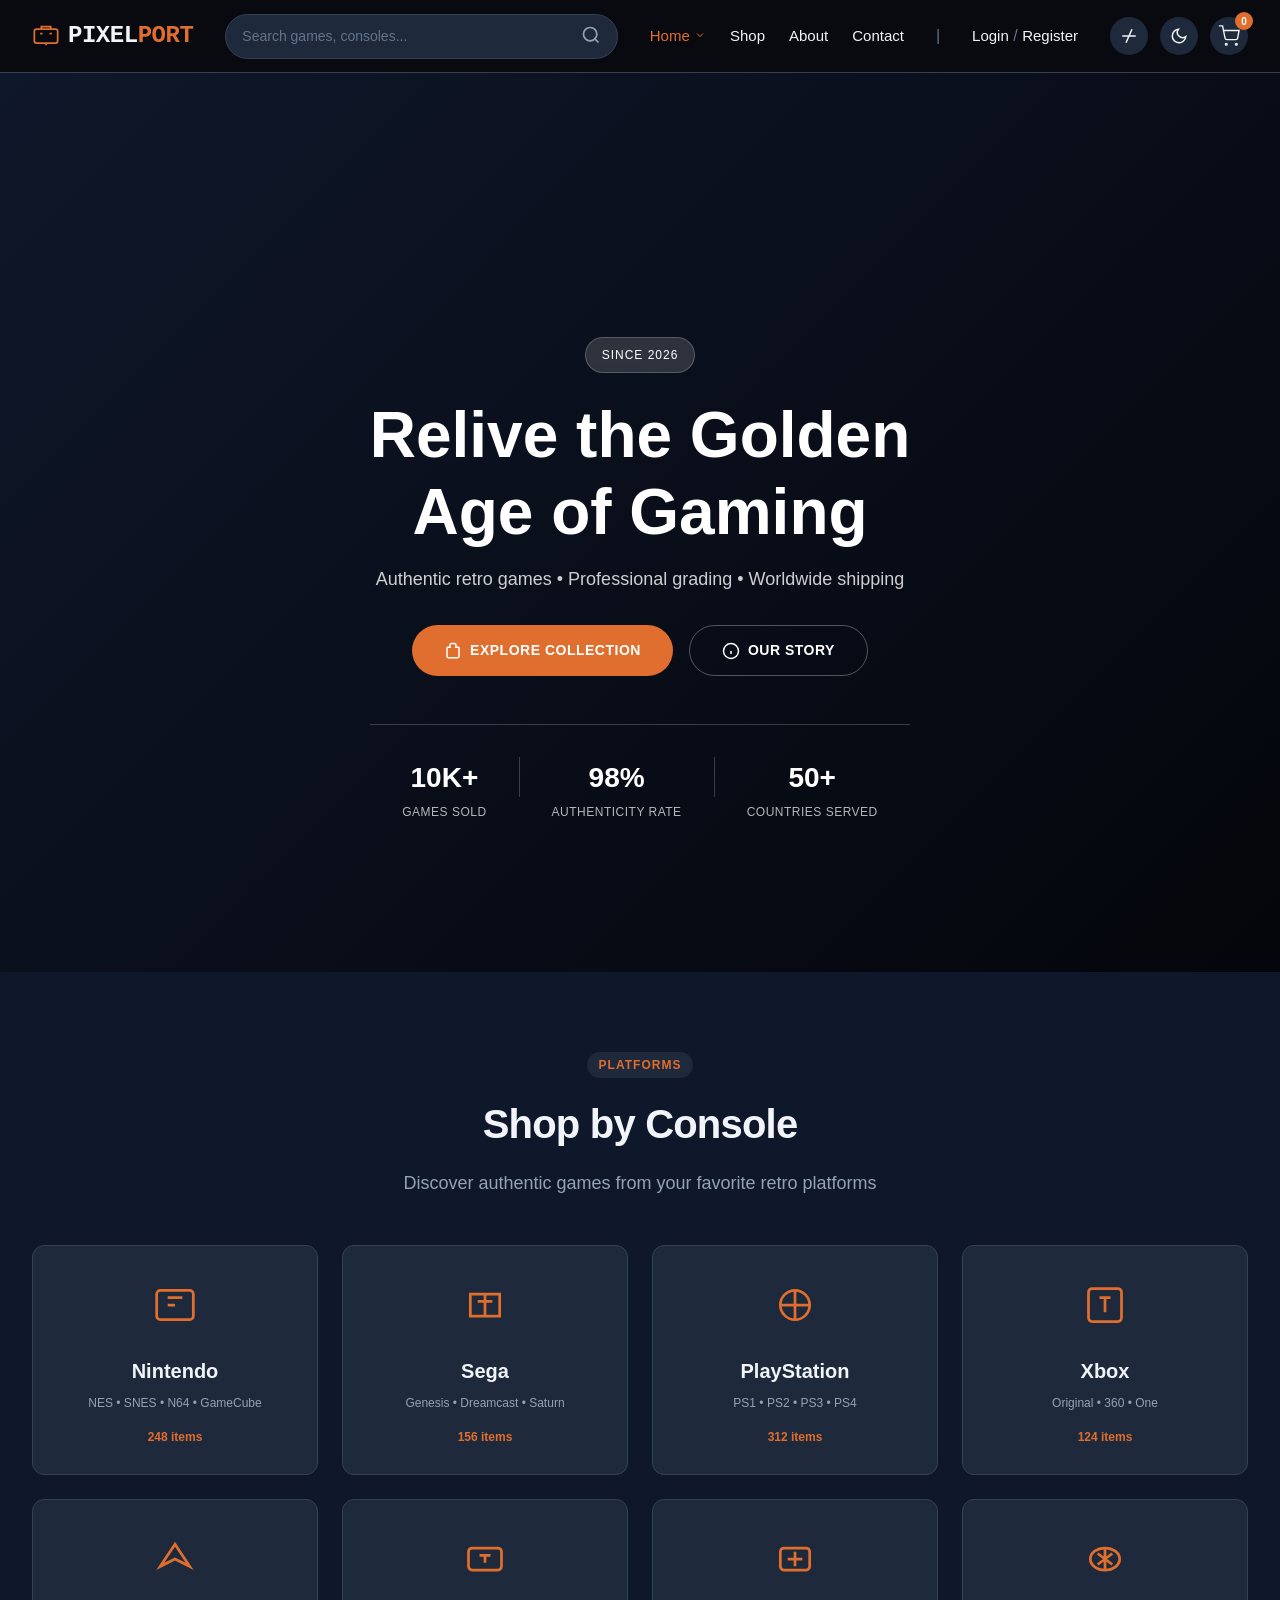
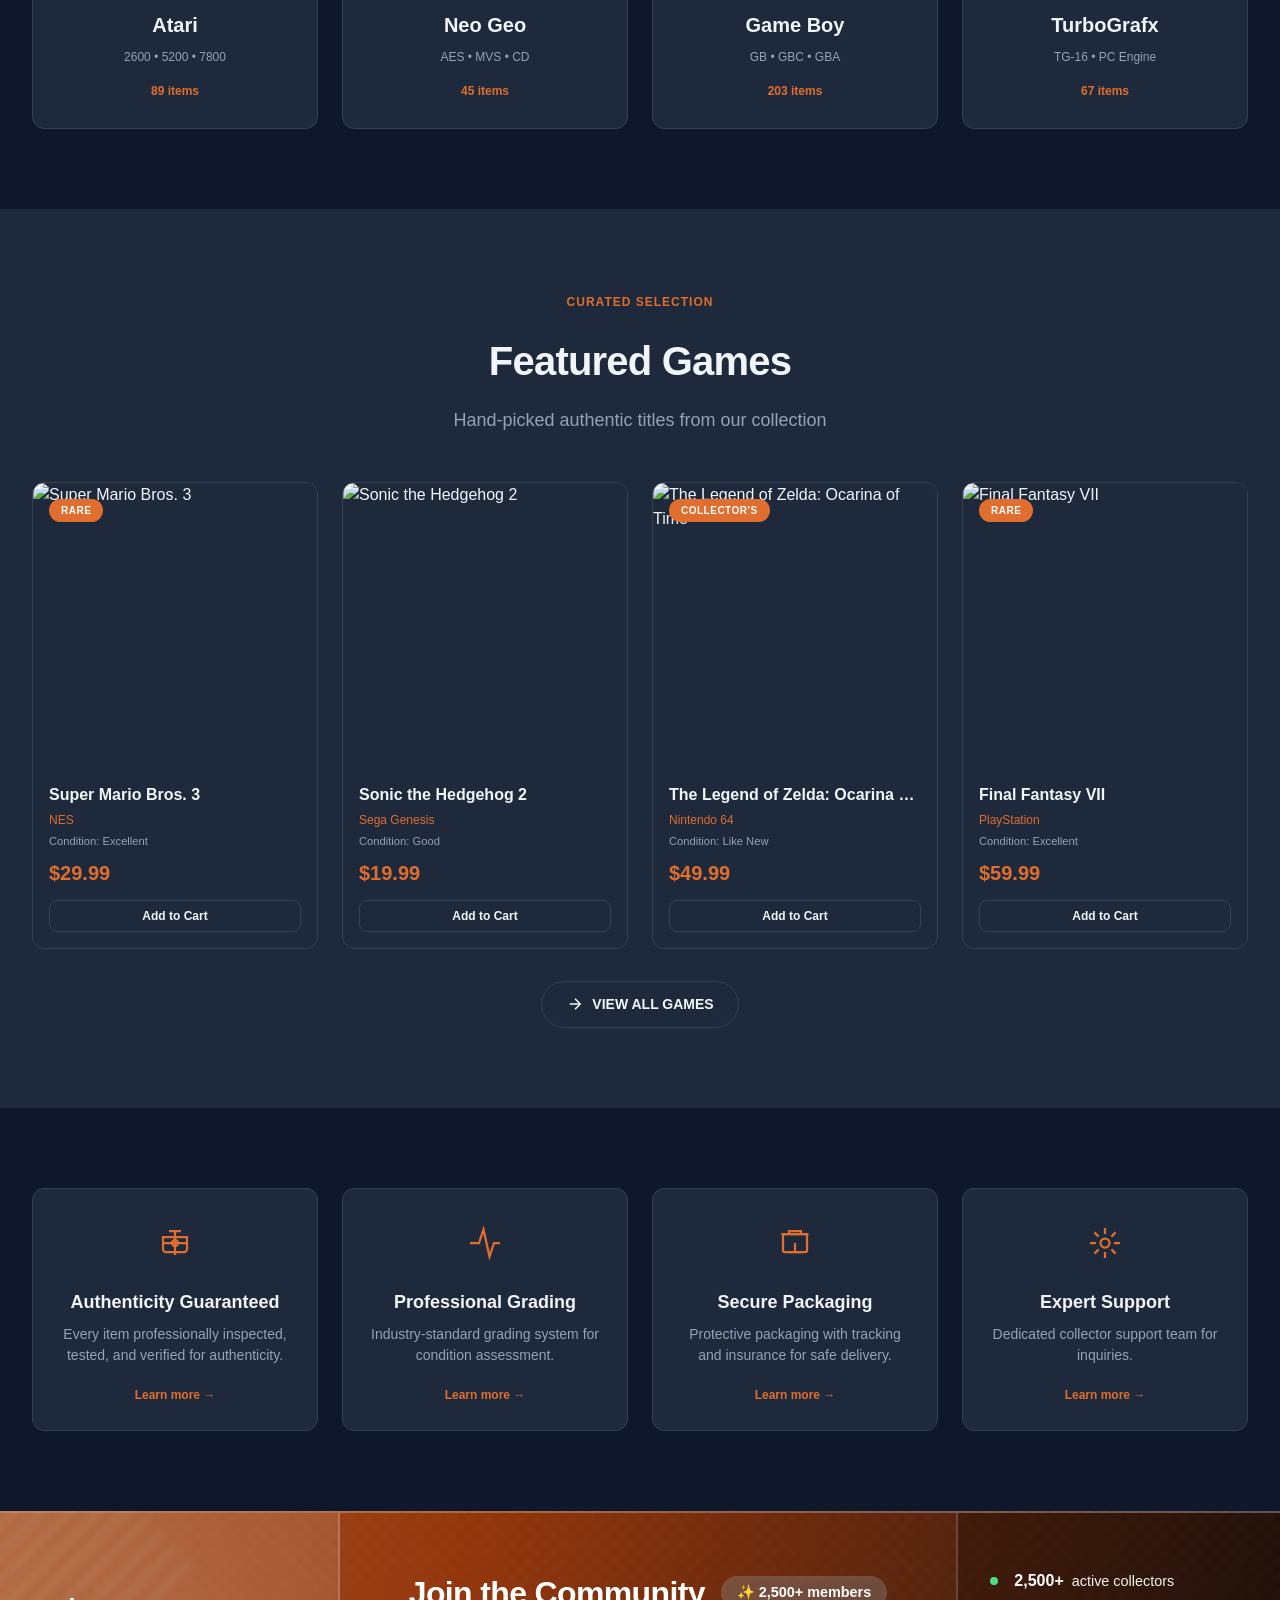
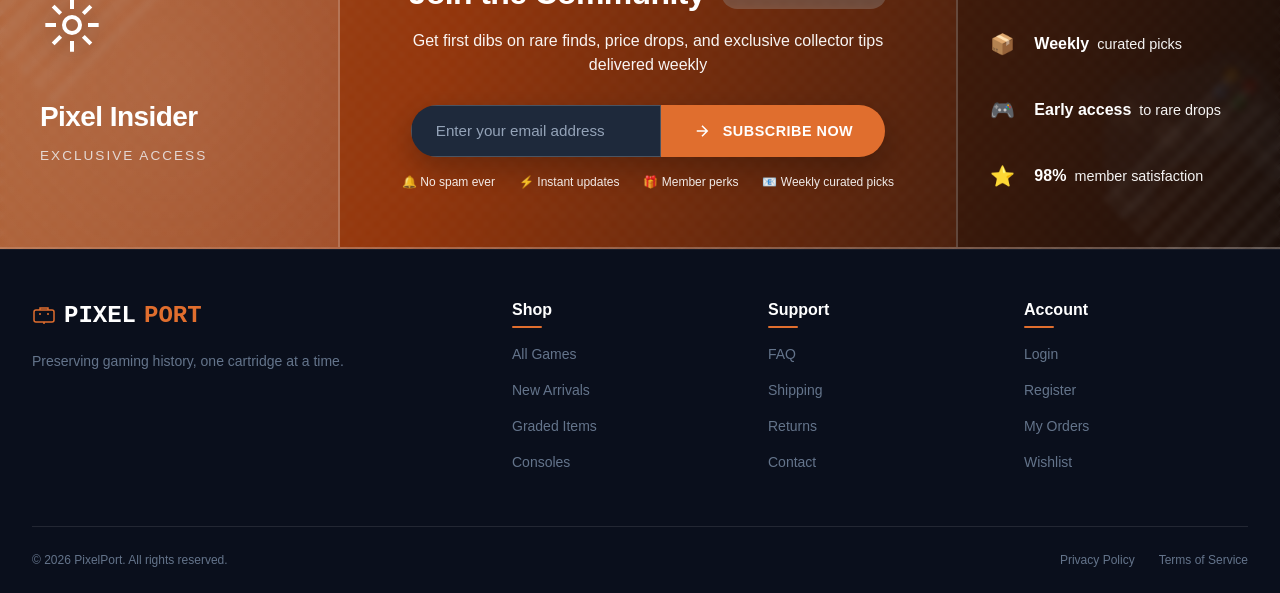
==== commit c220c15f: "Update index.html" ====
--- a/index.html
+++ b/index.html
@@ -152,85 +152,102 @@
         </div>
     </div>
 
-    <!-- Login Modal -->
-    <div class="modal" id="loginModal">
-        <div class="modal-overlay"></div>
-        <div class="modal-container">
-            <button class="modal-close" id="closeLoginModal">&times;</button>
-            <div class="modal-header">
-                <svg width="48" height="48" viewBox="0 0 24 24" fill="none" stroke="var(--primary)" stroke-width="1.5">
-                    <path d="M15 3h4a2 2 0 0 1 2 2v14a2 2 0 0 1-2 2h-4M10 17l5-5-5-5M15 12H3"/>
-                </svg>
-                <h2>Welcome Back</h2>
-                <p>Login to your PixelPort account</p>
-            </div>
-            <form class="modal-form" id="loginForm">
-                <div class="form-group">
-                    <label>Email Address</label>
-                    <input type="email" placeholder="Enter your email" required>
-                </div>
-                <div class="form-group">
-                    <label>Password</label>
-                    <input type="password" placeholder="Enter your password" required>
-                </div>
-                <div class="form-options">
-                    <label class="checkbox">
-                        <input type="checkbox"> Remember me
-                    </label>
-                    <a href="#" class="forgot-link">Forgot Password?</a>
-                </div>
-                <button type="submit" class="btn-primary btn-full">Login</button>
-                <p class="form-footer">
-                    Don't have an account? <a href="#" id="switchToRegister">Sign up</a>
-                </p>
-            </form>
-        </div>
+<!-- Login Modal -->
+<div class="modal" id="loginModal">
+    <div class="modal-overlay"></div>
+    <div class="modal-container">
+        <button class="modal-close" id="closeLoginModal">&times;</button>
+        <div class="modal-header">
+            <div class="modal-brand">
+                <a href="index.html" class="modal-logo">
+                    <svg width="24" height="24" viewBox="0 0 24 24" fill="none" stroke="currentColor" stroke-width="1.5">
+                        <rect x="2" y="6" width="20" height="12" rx="2"/>
+                        <path d="M8 6V4h8v2M12 18v2M7 10h2M15 10h2"/>
+                    </svg>
+                    PIXEL<span>PORT</span>
+                </a>
+            </div>
+            <svg width="48" height="48" viewBox="0 0 24 24" fill="none" stroke="var(--primary)" stroke-width="1.5">
+                <path d="M15 3h4a2 2 0 0 1 2 2v14a2 2 0 0 1-2 2h-4M10 17l5-5-5-5M15 12H3"/>
+            </svg>
+            <h2>Welcome Back</h2>
+            <p>Login to your PixelPort account</p>
+        </div>
+        <form class="modal-form" id="loginForm">
+            <div class="form-group">
+                <label>Email Address</label>
+                <input type="email" placeholder="Enter your email" required>
+            </div>
+            <div class="form-group">
+                <label>Password</label>
+                <input type="password" placeholder="Enter your password" required>
+            </div>
+            <div class="form-options">
+                <label class="checkbox">
+                    <input type="checkbox"> Remember me
+                </label>
+                <a href="#" class="forgot-link">Forgot Password?</a>
+            </div>
+            <button type="submit" class="btn-primary btn-full">Login</button>
+            <p class="form-footer">
+                Don't have an account? <a href="#" id="switchToRegister">Sign up</a>
+            </p>
+        </form>
     </div>
-
-    <!-- Register Modal -->
-    <div class="modal" id="registerModal">
-        <div class="modal-overlay"></div>
-        <div class="modal-container">
-            <button class="modal-close" id="closeRegisterModal">&times;</button>
-            <div class="modal-header">
-                <svg width="48" height="48" viewBox="0 0 24 24" fill="none" stroke="var(--primary)" stroke-width="1.5">
-                    <path d="M20 21v-2a4 4 0 0 0-4-4H8a4 4 0 0 0-4 4v2"/>
-                    <circle cx="12" cy="7" r="4"/>
-                    <path d="M17 3l4 4-4 4M21 7h-8"/>
-                </svg>
-                <h2>Create Account</h2>
-                <p>Join the PixelPort community</p>
-            </div>
-            <form class="modal-form" id="registerForm">
-                <div class="form-group">
-                    <label>Full Name</label>
-                    <input type="text" placeholder="Enter your full name" required>
-                </div>
-                <div class="form-group">
-                    <label>Email Address</label>
-                    <input type="email" placeholder="Enter your email" required>
-                </div>
-                <div class="form-group">
-                    <label>Password</label>
-                    <input type="password" placeholder="Create a password" required>
-                </div>
-                <div class="form-group">
-                    <label>Confirm Password</label>
-                    <input type="password" placeholder="Confirm your password" required>
-                </div>
-                <div class="form-options">
-                    <label class="checkbox">
-                        <input type="checkbox" required> I agree to the <a href="#">Terms of Service</a>
-                    </label>
-                </div>
-                <button type="submit" class="btn-primary btn-full">Create Account</button>
-                <p class="form-footer">
-                    Already have an account? <a href="#" id="switchToLogin">Sign in</a>
-                </p>
-            </form>
-        </div>
+</div>
+
+<!-- Register Modal -->
+<div class="modal" id="registerModal">
+    <div class="modal-overlay"></div>
+    <div class="modal-container">
+        <button class="modal-close" id="closeRegisterModal">&times;</button>
+        <div class="modal-header">
+            <div class="modal-brand">
+                <a href="index.html" class="modal-logo">
+                    <svg width="24" height="24" viewBox="0 0 24 24" fill="none" stroke="currentColor" stroke-width="1.5">
+                        <rect x="2" y="6" width="20" height="12" rx="2"/>
+                        <path d="M8 6V4h8v2M12 18v2M7 10h2M15 10h2"/>
+                    </svg>
+                    PIXEL<span>PORT</span>
+                </a>
+            </div>
+            <svg width="48" height="48" viewBox="0 0 24 24" fill="none" stroke="var(--primary)" stroke-width="1.5">
+                <path d="M20 21v-2a4 4 0 0 0-4-4H8a4 4 0 0 0-4 4v2"/>
+                <circle cx="12" cy="7" r="4"/>
+                <path d="M17 3l4 4-4 4M21 7h-8"/>
+            </svg>
+            <h2>Create Account</h2>
+            <p>Join the PixelPort community</p>
+        </div>
+        <form class="modal-form" id="registerForm">
+            <div class="form-group">
+                <label>Full Name</label>
+                <input type="text" placeholder="Enter your full name" required>
+            </div>
+            <div class="form-group">
+                <label>Email Address</label>
+                <input type="email" placeholder="Enter your email" required>
+            </div>
+            <div class="form-group">
+                <label>Password</label>
+                <input type="password" placeholder="Create a password" required>
+            </div>
+            <div class="form-group">
+                <label>Confirm Password</label>
+                <input type="password" placeholder="Confirm your password" required>
+            </div>
+            <div class="form-options">
+                <label class="checkbox">
+                    <input type="checkbox" required> I agree to the <a href="#">Terms of Service</a>
+                </label>
+            </div>
+            <button type="submit" class="btn-primary btn-full">Create Account</button>
+            <p class="form-footer">
+                Already have an account? <a href="#" id="switchToLogin">Sign in</a>
+            </p>
+        </form>
     </div>
-
+</div>
     <!-- Hero Section -->
     <section class="hero">
         <div class="hero-bg-image"></div>
--- a/assets/css/style.css
+++ b/assets/css/style.css
@@ -64,9 +64,6 @@
   --gray-400: #64748b;
   --gray-500: #94a3b8;
   --gray-600: #cbd5e1;
-  --shadow-sm: 0 1px 2px 0 rgb(0 0 0 / 0.3);
-  --shadow-md: 0 4px 6px -1px rgb(0 0 0 / 0.4);
-  --shadow-lg: 0 10px 15px -3px rgb(0 0 0 / 0.4);
 }
 
 /* RTL Support */
@@ -80,6 +77,38 @@
 [dir="rtl"] .footer-grid {
   direction: rtl;
 }
+
+/* ===== RTL LOGO ADJUSTMENTS - ONLY CHANGE ADDED ===== */
+/* Reverse logo order in RTL so icon appears on the right side (common RTL pattern) */
+[dir="rtl"] .pixel-logo {
+  flex-direction: row-reverse;
+}
+
+[dir="rtl"] .pixel-logo svg {
+  margin-left: 0;
+  margin-right: 0;
+}
+
+/* Footer logo RTL adjustment */
+[dir="rtl"] .footer-logo {
+  flex-direction: row-reverse;
+}
+
+[dir="rtl"] .footer-logo svg {
+  margin-left: 0;
+  margin-right: 0;
+}
+
+/* Mobile logo RTL adjustment */
+[dir="rtl"] .mobile-logo-link {
+  flex-direction: row-reverse;
+}
+
+[dir="rtl"] .mobile-logo-link svg {
+  margin-left: 0;
+  margin-right: 0;
+}
+/* ===== END RTL LOGO ADJUSTMENTS ===== */
 
 /* Reset & Base */
 * {
@@ -221,7 +250,9 @@
   color: var(--primary);
 }
 
-/* Navigation Menu */
+/* ============================================
+   NAVIGATION MENU - DESKTOP
+   ============================================ */
 .nav-menu {
   display: flex;
   align-items: center;
@@ -231,12 +262,18 @@
   padding: 0;
 }
 
+.nav-menu > li {
+  display: inline-block;
+}
+
 .nav-menu > li > a {
   font-size: 0.9375rem;
   font-weight: 500;
   color: var(--body-color);
   padding: 0.5rem 0;
   position: relative;
+  text-decoration: none;
+  transition: color 0.2s ease;
 }
 
 .nav-menu > li > a:hover {
@@ -251,14 +288,19 @@
   width: 0;
   height: 2px;
   background: var(--primary);
-  transition: var(--transition);
-}
-
-.nav-menu > li > a:hover::after {
+  transition: width 0.3s ease;
+}
+
+.nav-menu > li > a:hover::after,
+.nav-menu > li > a.active::after {
   width: 100%;
 }
 
-/* Dropdown */
+.nav-menu > li > a.active {
+  color: var(--primary);
+}
+
+/* Dropdown - Desktop */
 .dropdown {
   position: relative;
 }
@@ -267,10 +309,11 @@
   display: flex;
   align-items: center;
   gap: 0.25rem;
+  cursor: pointer;
 }
 
 .dropdown-arrow {
-  transition: var(--transition);
+  transition: transform 0.3s ease;
 }
 
 .dropdown:hover .dropdown-arrow {
@@ -289,10 +332,11 @@
   opacity: 0;
   visibility: hidden;
   transform: translateY(10px);
-  transition: var(--transition);
+  transition: all 0.3s ease;
   z-index: 100;
   list-style: none;
   padding: 0.5rem 0;
+  margin: 0;
 }
 
 .dropdown:hover .dropdown-menu {
@@ -308,7 +352,8 @@
   padding: 0.625rem 1rem;
   font-size: 0.875rem;
   color: var(--body-color);
-  transition: var(--transition);
+  transition: all 0.2s ease;
+  text-decoration: none;
 }
 
 .dropdown-item a:hover {
@@ -319,7 +364,7 @@
 .dropdown-item .arrow-icon {
   margin-left: auto;
   opacity: 0;
-  transition: var(--transition);
+  transition: all 0.2s ease;
 }
 
 .dropdown-item a:hover .arrow-icon {
@@ -348,7 +393,8 @@
   font-size: 0.875rem;
   font-weight: 500;
   color: var(--body-color);
-  transition: var(--transition);
+  transition: color 0.2s ease;
+  text-decoration: none;
 }
 
 .auth-link:hover {
@@ -357,82 +403,6 @@
 
 .auth-sep {
   color: var(--gray-400);
-}
-
-/* User Menu */
-.nav-user {
-  position: relative;
-}
-
-.user-menu-trigger {
-  display: flex;
-  align-items: center;
-  gap: 0.5rem;
-  padding: 0.5rem 0.75rem;
-  background: var(--gray-100);
-  border-radius: 40px;
-  cursor: pointer;
-  transition: var(--transition);
-}
-
-.user-menu-trigger:hover {
-  background: var(--gray-200);
-}
-
-.user-avatar-icon {
-  display: flex;
-  align-items: center;
-  color: var(--primary);
-}
-
-.user-name {
-  font-size: 0.875rem;
-  font-weight: 500;
-  color: var(--body-color);
-}
-
-.user-dropdown-menu {
-  position: absolute;
-  top: 100%;
-  right: 0;
-  background: var(--card-bg);
-  border: 1px solid var(--card-border);
-  border-radius: var(--radius-md);
-  box-shadow: var(--shadow-lg);
-  min-width: 200px;
-  opacity: 0;
-  visibility: hidden;
-  transform: translateY(10px);
-  transition: var(--transition);
-  z-index: 100;
-  list-style: none;
-  padding: 0.5rem 0;
-}
-
-.user-menu-trigger.active + .user-dropdown-menu,
-.user-dropdown-menu:hover {
-  opacity: 1;
-  visibility: visible;
-  transform: translateY(0);
-}
-
-.user-dropdown-menu li a {
-  display: block;
-  padding: 0.625rem 1rem;
-  font-size: 0.875rem;
-  color: var(--body-color);
-  transition: var(--transition);
-}
-
-.user-dropdown-menu li a:hover {
-  background: var(--gray-100);
-  color: var(--primary);
-}
-
-.dropdown-divider {
-  margin: 0.5rem 0;
-  border: none;
-  border-top: 1px solid var(--card-border);
 }
 
 /* Action Group */
@@ -451,7 +421,7 @@
   background: var(--gray-100);
   border-radius: 50%;
   color: var(--body-color);
-  transition: var(--transition);
+  transition: all 0.2s ease;
 }
 
 .action-btn:hover {
@@ -491,7 +461,8 @@
   background: var(--gray-100);
   border-radius: 50%;
   color: var(--body-color);
-  transition: var(--transition);
+  transition: all 0.2s ease;
+  text-decoration: none;
 }
 
 .cart-icon:hover {
@@ -515,111 +486,446 @@
   justify-content: center;
   padding: 0 4px;
 }
-
 /* ============================================
-   UNIQUE HAMBURGER MENU DESIGN
-   Modern, Animated & Fully Responsive
-   No Gaps Between Items
+   HAMBURGER MENU - Fixed Dropdown & Centered Titles
    ============================================ */
 
-/* Hamburger Button Container */
-.hamburger {
-  display: none;
-  flex-direction: column;
-  justify-content: center;
-  align-items: center;
-  gap: 6px;
-  width: 44px;
-  height: 44px;
-  background: var(--card-bg);
-  border-radius: 12px;
-  cursor: pointer;
-  transition: all 0.3s cubic-bezier(0.4, 0, 0.2, 1);
-  position: relative;
-  z-index: 1001;
-  border: 1px solid var(--card-border);
-  box-shadow: var(--shadow-sm);
-}
-
-.hamburger:hover {
-  transform: scale(0.96);
-  background: var(--gray-100);
-  box-shadow: var(--shadow-md);
-  border-color: var(--primary);
-}
-
-.hamburger:active {
-  transform: scale(0.92);
-}
-
-/* Hamburger Lines */
-.hamburger-line {
-  width: 22px;
-  height: 2.5px;
-  background: var(--primary);
-  border-radius: 4px;
-  transition: all 0.3s cubic-bezier(0.68, -0.55, 0.265, 1.55);
-  position: relative;
-}
-
-/* Active State */
-.hamburger.active {
-  background: var(--primary);
-  border-color: var(--primary);
-  box-shadow: 0 4px 12px rgba(196, 69, 12, 0.3);
-}
-
-.hamburger.active .hamburger-line {
-  background: white;
-}
-
-.hamburger.active .hamburger-line:nth-child(1) {
-  transform: translateY(8.5px) rotate(45deg);
-  width: 24px;
-}
-
-.hamburger.active .hamburger-line:nth-child(2) {
-  opacity: 0;
-  transform: scaleX(0);
-}
-
-.hamburger.active .hamburger-line:nth-child(3) {
-  transform: translateY(-8.5px) rotate(-45deg);
-  width: 24px;
-}
-
-/* Ripple Effect */
-.hamburger::before {
-  content: '';
-  position: absolute;
-  top: 50%;
-  left: 50%;
-  width: 0;
-  height: 0;
-  background: radial-gradient(circle, rgba(196, 69, 12, 0.4) 0%, transparent 80%);
-  border-radius: 50%;
-  transform: translate(-50%, -50%);
-  transition: width 0.4s, height 0.4s;
-  pointer-events: none;
-}
-
-.hamburger:active::before {
-  width: 100%;
-  height: 100%;
-}
-
-/* Pulse Animation */
-@keyframes pulseBorder {
-  0%, 100% {
-    box-shadow: 0 0 0 0 rgba(196, 69, 12, 0.3);
-  }
-  50% {
-    box-shadow: 0 0 0 4px rgba(196, 69, 12, 0.15);
-  }
-}
-
-.hamburger:hover:not(.active) {
-  animation: pulseBorder 1s ease-in-out infinite;
+/* Desktop - Hide Hamburger */
+@media (min-width: 1025px) {
+  .hamburger {
+    display: none !important;
+  }
+  
+  .menu-overlay {
+    display: none !important;
+  }
+  
+  .mobile-brand-logo {
+    display: none !important;
+  }
+  
+  .nav-menu {
+    display: flex !important;
+    position: static !important;
+    width: auto !important;
+    height: auto !important;
+    background: transparent !important;
+    flex-direction: row !important;
+    justify-content: flex-end !important;
+    box-shadow: none !important;
+    border: none !important;
+    overflow: visible !important;
+    opacity: 1 !important;
+    visibility: visible !important;
+    transform: none !important;
+    padding: 0 !important;
+    margin: 0 !important;
+  }
+  
+  .nav-menu > li {
+    display: inline-block !important;
+    width: auto !important;
+  }
+  
+  .nav-menu > li > a {
+    display: inline-block;
+    padding: 0.5rem 0;
+    font-size: 0.9375rem;
+    font-weight: 500;
+    color: var(--body-color);
+    white-space: nowrap;
+  }
+}
+
+/* Tablet & Mobile - Show Hamburger */
+@media (max-width: 1024px) {
+  .hamburger {
+    display: flex !important;
+    position: relative;
+    z-index: 1001;
+  }
+  
+  /* Navigation Menu - Mobile/Tablet */
+  .nav-menu {
+    position: fixed !important;
+    top: 0;
+    right: -100%;
+    width: 85%;
+    max-width: 350px;
+    height: 100vh;
+    background: var(--card-bg);
+    flex-direction: column !important;
+    align-items: center !important;
+    justify-content: flex-start !important;
+    padding: 0 !important;
+    transition: right 0.35s cubic-bezier(0.2, 0.9, 0.4, 1.1);
+    box-shadow: -5px 0 25px rgba(0, 0, 0, 0.15);
+    border-left: 1px solid var(--card-border);
+    z-index: 1000;
+    gap: 0 !important;
+    margin: 0;
+    overflow-y: auto;
+    list-style: none;
+  }
+  
+  [dir="rtl"] .nav-menu {
+    right: auto;
+    left: -100%;
+    border-left: none;
+    border-right: 1px solid var(--card-border);
+  }
+  
+  [dir="rtl"] .nav-menu.active {
+    left: 0;
+    right: auto;
+  }
+  
+  .nav-menu.active {
+    right: 0;
+  }
+  
+  /* Mobile Brand Logo - Centered */
+  .mobile-brand-logo {
+    display: flex !important;
+    justify-content: space-between;
+    align-items: center;
+    padding: 20px 24px;
+    border-bottom: 1px solid var(--card-border);
+    margin-bottom: 8px;
+    width: 100%;
+    flex-shrink: 0;
+  }
+  
+  .mobile-logo-link {
+    display: flex;
+    align-items: center;
+    gap: 10px;
+    text-decoration: none;
+  }
+  
+  .mobile-logo-link svg {
+    width: 28px;
+    height: 28px;
+    stroke: var(--primary);
+  }
+  
+  .mobile-logo-text {
+    font-family: 'Space Mono', monospace;
+    font-weight: 700;
+    font-size: 1.25rem;
+    letter-spacing: -0.02em;
+    color: var(--body-color);
+  }
+  
+  .mobile-logo-text span {
+    color: var(--primary);
+  }
+  
+  .mobile-menu-close {
+    width: 36px;
+    height: 36px;
+    display: flex;
+    align-items: center;
+    justify-content: center;
+    background: var(--gray-100);
+    border: none;
+    border-radius: 50%;
+    cursor: pointer;
+    transition: all 0.3s ease;
+    color: var(--gray-500);
+  }
+  
+  .mobile-menu-close:hover {
+    background: var(--gray-200);
+    transform: rotate(90deg);
+    color: var(--danger);
+  }
+  
+  /* Menu Items Container - Centered Content */
+  .nav-menu-items {
+    width: 100%;
+    padding: 0;
+    flex: 1;
+  }
+  
+  /* Menu Items - Centered */
+  .nav-menu > li,
+  .nav-menu-items > li {
+    width: 100%;
+    display: block;
+    margin: 0;
+    padding: 0;
+    list-style: none;
+    text-align: center;
+  }
+  
+  /* Main Navigation Links - Centered */
+  .nav-menu > li > a,
+  .nav-menu-items > li > a,
+  .dropdown-trigger {
+    display: flex;
+    align-items: center;
+    justify-content: center;
+    padding: 14px 24px;
+    font-size: 16px;
+    font-weight: 500;
+    color: var(--body-color);
+    width: 100%;
+    background: transparent;
+    border: none;
+    border-bottom: 1px solid var(--card-border);
+    transition: all 0.2s ease;
+    margin: 0;
+    text-decoration: none;
+    cursor: pointer;
+    text-align: center;
+  }
+  
+  .nav-menu > li > a:hover,
+  .dropdown-trigger:hover {
+    color: var(--primary);
+    background: rgba(196, 69, 12, 0.05);
+  }
+  
+  /* Dropdown Menu - Centered */
+  .dropdown {
+    position: relative;
+    width: 100%;
+    text-align: center;
+  }
+  
+  .dropdown-trigger {
+    justify-content: center;
+    gap: 8px;
+  }
+  
+  .dropdown-menu {
+    position: static;
+    opacity: 1;
+    visibility: visible;
+    transform: none;
+    background: transparent;
+    border: none;
+    box-shadow: none;
+    display: none;
+    width: 100%;
+    margin: 0;
+    padding: 0;
+    list-style: none;
+    text-align: center;
+  }
+  
+  .dropdown.active .dropdown-menu {
+    display: block;
+  }
+  
+  .dropdown-item {
+    width: 100%;
+    margin: 0;
+    padding: 0;
+    text-align: center;
+  }
+  
+  .dropdown-item a {
+    display: flex;
+    align-items: center;
+    justify-content: center;
+    gap: 12px;
+    padding: 12px 24px;
+    font-size: 14px;
+    color: var(--gray-500);
+    background: transparent;
+    border-bottom: 1px solid var(--card-border);
+    transition: all 0.2s ease;
+    margin: 0;
+    text-decoration: none;
+    text-align: center;
+  }
+  
+  .dropdown-item a:hover {
+    color: var(--primary);
+    background: rgba(196, 69, 12, 0.05);
+  }
+  
+  .dropdown-item a.active {
+    color: var(--primary);
+    background: rgba(196, 69, 12, 0.08);
+  }
+  
+  .dropdown-item .arrow-icon {
+    display: none;
+  }
+  
+  /* Auth Links - Centered */
+  .nav-divider {
+    display: none;
+  }
+  
+  .nav-auth {
+    margin: 0;
+    padding: 0;
+    border-top: 1px solid var(--card-border);
+    width: 100%;
+    display: flex;
+    justify-content: center;
+    gap: 0;
+  }
+  
+  .auth-link {
+    display: block;
+    padding: 14px 24px;
+    font-size: 16px;
+    font-weight: 500;
+    color: var(--body-color);
+    background: transparent;
+    text-align: center;
+    border-bottom: 1px solid var(--card-border);
+    transition: all 0.2s ease;
+    text-decoration: none;
+    width: 50%;
+  }
+  
+  .auth-link:first-child {
+    border-right: 1px solid var(--card-border);
+  }
+  
+  .auth-link:hover {
+    color: var(--primary);
+    background: rgba(196, 69, 12, 0.05);
+  }
+  
+  .auth-sep {
+    display: none;
+  }
+  
+  /* User Menu - Centered */
+  .nav-user {
+    margin: 0;
+    padding: 0;
+    border-top: 1px solid var(--card-border);
+    width: 100%;
+    text-align: center;
+  }
+  
+  .user-menu-trigger {
+    display: flex;
+    justify-content: center;
+    align-items: center;
+    gap: 8px;
+    width: 100%;
+    padding: 14px 24px;
+    background: transparent;
+    border: none;
+    border-bottom: 1px solid var(--card-border);
+    color: var(--body-color);
+    font-size: 16px;
+    font-weight: 500;
+    cursor: pointer;
+    transition: all 0.2s ease;
+    margin: 0;
+  }
+  
+  .user-menu-trigger:hover {
+    color: var(--primary);
+    background: rgba(196, 69, 12, 0.05);
+  }
+  
+  .user-dropdown-menu {
+    position: static;
+    opacity: 1;
+    visibility: visible;
+    transform: none;
+    background: transparent;
+    border: none;
+    padding: 0;
+    margin: 0;
+    box-shadow: none;
+    display: none;
+    width: 100%;
+    text-align: center;
+  }
+  
+  .user-dropdown-menu.active {
+    display: block;
+  }
+  
+  .user-dropdown-menu li a {
+    display: block;
+    padding: 12px 24px;
+    font-size: 14px;
+    color: var(--gray-500);
+    background: transparent;
+    border-bottom: 1px solid var(--card-border);
+    transition: all 0.2s ease;
+    text-decoration: none;
+    text-align: center;
+  }
+  
+  /* Menu Footer - Centered */
+  .nav-menu-footer {
+    padding: 20px 24px 30px;
+    border-top: 1px solid var(--card-border);
+    width: 100%;
+    flex-shrink: 0;
+    margin-top: auto;
+    text-align: center;
+  }
+  
+  .menu-footer-text {
+    font-size: 0.7rem;
+    color: var(--gray-500);
+    text-align: center;
+    line-height: 1.5;
+  }
+  
+  /* Mobile Arrow Indicator */
+  .mobile-arrow {
+    margin-left: 8px;
+    font-size: 10px;
+    transition: transform 0.3s ease;
+  }
+  
+  .dropdown.active .mobile-arrow {
+    transform: rotate(180deg);
+  }
+}
+
+/* Small Mobile Adjustments */
+@media (max-width: 480px) {
+  .mobile-brand-logo {
+    padding: 16px 20px;
+  }
+  
+  .mobile-logo-text {
+    font-size: 1rem;
+  }
+  
+  .mobile-logo-link svg {
+    width: 24px;
+    height: 24px;
+  }
+  
+  .mobile-menu-close {
+    width: 32px;
+    height: 32px;
+  }
+  
+  .nav-menu > li > a,
+  .dropdown-trigger,
+  .auth-link,
+  .user-menu-trigger {
+    padding: 12px 20px;
+    font-size: 15px;
+  }
+  
+  .dropdown-item a {
+    padding: 10px 20px;
+    font-size: 13px;
+  }
+  
+  .nav-menu-footer {
+    padding: 16px 20px 24px;
+  }
 }
 
 /* Menu Overlay */
@@ -642,525 +948,6 @@
   visibility: visible;
 }
 
-/* Mobile Navigation Menu */
-.nav-menu {
-  display: flex;
-  align-items: center;
-  gap: 1.5rem;
-  list-style: none;
-  margin: 0;
-  padding: 0;
-}
-
-/* Mobile Menu Styles */
-@media (max-width: 1024px) {
-  .hamburger {
-    display: flex !important;
-  }
-  
-  .nav-menu {
-    position: fixed;
-    top: 0;
-    right: -100%;
-    width: 85%;
-    max-width: 350px;
-    height: 100vh;
-    background: var(--card-bg);
-    flex-direction: column;
-    align-items: flex-start;
-    justify-content: flex-start;
-    padding: 0;
-    transition: right 0.35s cubic-bezier(0.2, 0.9, 0.4, 1.1);
-    z-index: 1000;
-    gap: 0;
-    margin: 0;
-    box-shadow: -5px 0 25px rgba(0, 0, 0, 0.15);
-    border-left: 1px solid var(--card-border);
-    overflow-y: auto;
-  }
-  
-  [dir="rtl"] .nav-menu {
-    right: auto;
-    left: -100%;
-    border-left: none;
-    border-right: 1px solid var(--card-border);
-    box-shadow: 5px 0 25px rgba(0, 0, 0, 0.15);
-  }
-  
-  [dir="rtl"] .nav-menu.active {
-    left: 0;
-    right: auto;
-  }
-  
-  .nav-menu.active {
-    right: 0;
-  }
-  
-  /* Menu Header */
-  .nav-menu-header {
-    padding: 24px 28px 16px;
-    border-bottom: 1px solid var(--card-border);
-    width: 100%;
-    display: flex;
-    justify-content: space-between;
-    align-items: center;
-    flex-shrink: 0;
-  }
-  
-  .nav-menu-logo {
-    display: flex;
-    align-items: center;
-    gap: 10px;
-    text-decoration: none;
-  }
-  
-  .nav-menu-logo svg {
-    width: 32px;
-    height: 32px;
-    stroke: var(--primary);
-    stroke-width: 1.5;
-  }
-  
-  .nav-menu-logo-text {
-    font-family: 'Space Mono', monospace;
-    font-weight: 700;
-    font-size: 1.5rem;
-    letter-spacing: -0.02em;
-    color: var(--body-color);
-  }
-  
-  .nav-menu-logo-text span {
-    color: var(--primary);
-  }
-  
-  .nav-menu-close {
-    width: 32px;
-    height: 32px;
-    display: flex;
-    align-items: center;
-    justify-content: center;
-    background: var(--gray-100);
-    border: none;
-    border-radius: 50%;
-    cursor: pointer;
-    transition: all 0.3s ease;
-    color: var(--gray-500);
-  }
-  
-  .nav-menu-close:hover {
-    background: var(--gray-200);
-    transform: rotate(90deg);
-    color: var(--danger);
-  }
-  
-  /* Menu Items Container - NO GAPS */
-  .nav-menu-items {
-    width: 100%;
-    padding: 0;
-    flex: 1;
-    overflow-y: auto;
-  }
-  
-  /* Menu Items - NO GAPS BETWEEN ITEMS */
-  .nav-menu-items > li {
-    width: 100%;
-    display: block;
-    margin: 0;
-    padding: 0;
-    border: none;
-  }
-  
-  /* Main Navigation Links */
-  .nav-menu-items > li > a,
-  .dropdown-trigger {
-    display: flex;
-    align-items: center;
-    justify-content: space-between;
-    padding: 14px 28px;
-    font-size: 16px;
-    font-weight: 500;
-    color: var(--body-color);
-    width: 100%;
-    background: transparent;
-    border: none;
-    border-bottom: 1px solid var(--card-border);
-    transition: all 0.2s ease;
-    margin: 0;
-    text-decoration: none;
-  }
-  
-  .nav-menu-items > li > a:hover,
-  .dropdown-trigger:hover {
-    color: var(--primary);
-    background: rgba(196, 69, 12, 0.05);
-    padding-left: 32px;
-  }
-  
-  .nav-menu-items > li > a.active,
-  .dropdown-trigger.active-link {
-    color: var(--primary);
-    background: rgba(196, 69, 12, 0.08);
-  }
-  
-  /* Dropdown Menu - NO GAPS */
-  .dropdown-menu {
-    position: static;
-    opacity: 1;
-    visibility: visible;
-    transform: none;
-    background: transparent;
-    border: none;
-    box-shadow: none;
-    display: none;
-    width: 100%;
-    margin: 0;
-    padding: 0;
-  }
-  
-  .dropdown.active .dropdown-menu {
-    display: block;
-  }
-  
-  .dropdown-item {
-    width: 100%;
-    margin: 0;
-    padding: 0;
-  }
-  
-  .dropdown-item a {
-    display: flex;
-    align-items: center;
-    gap: 10px;
-    padding: 12px 28px 12px 48px;
-    font-size: 14px;
-    color: var(--gray-500);
-    background: transparent;
-    border-bottom: 1px solid var(--card-border);
-    transition: all 0.2s ease;
-    margin: 0;
-    text-decoration: none;
-  }
-  
-  .dropdown-item a:hover {
-    color: var(--primary);
-    background: rgba(196, 69, 12, 0.05);
-    padding-left: 52px;
-  }
-  
-  .dropdown-item a.active {
-    color: var(--primary);
-    background: rgba(196, 69, 12, 0.08);
-  }
-  
-  .dropdown-item .arrow-icon {
-    margin-left: auto;
-    opacity: 0;
-    transition: all 0.2s ease;
-  }
-  
-  .dropdown-item a:hover .arrow-icon {
-    opacity: 1;
-    transform: translateX(4px);
-  }
-  
-  /* Auth Links - NO GAPS */
-  .nav-divider {
-    display: none;
-  }
-  
-  .nav-auth {
-    margin: 0;
-    padding: 0;
-    border-top: 1px solid var(--card-border);
-    width: 100%;
-    display: flex;
-    align-items: center;
-    justify-content: flex-start;
-    gap: 0;
-  }
-  
-  .nav-auth li {
-    width: 50%;
-    margin: 0;
-    padding: 0;
-  }
-  
-  .auth-link {
-    display: block;
-    padding: 14px 28px;
-    font-size: 16px;
-    font-weight: 500;
-    color: var(--body-color);
-    background: transparent;
-    text-align: center;
-    border-bottom: 1px solid var(--card-border);
-    transition: all 0.2s ease;
-    text-decoration: none;
-  }
-  
-  .auth-link:hover {
-    color: var(--primary);
-    background: rgba(196, 69, 12, 0.05);
-  }
-  
-  .auth-sep {
-    display: none;
-  }
-  
-  /* User Menu - NO GAPS */
-  .nav-user {
-    margin: 0;
-    padding: 0;
-    border-top: 1px solid var(--card-border);
-    width: 100%;
-  }
-  
-  .user-menu-trigger {
-    display: flex;
-    justify-content: space-between;
-    align-items: center;
-    width: 100%;
-    padding: 14px 28px;
-    background: transparent;
-    border: none;
-    border-bottom: 1px solid var(--card-border);
-    color: var(--body-color);
-    font-size: 16px;
-    font-weight: 500;
-    cursor: pointer;
-    transition: all 0.2s ease;
-    margin: 0;
-  }
-  
-  .user-menu-trigger:hover {
-    color: var(--primary);
-    background: rgba(196, 69, 12, 0.05);
-    padding-left: 32px;
-  }
-  
-  .user-name {
-    font-size: 16px;
-  }
-  
-  .user-dropdown-menu {
-    position: static;
-    opacity: 1;
-    visibility: visible;
-    transform: none;
-    background: transparent;
-    border: none;
-    padding: 0;
-    margin: 0;
-    box-shadow: none;
-    display: none;
-    width: 100%;
-  }
-  
-  .user-dropdown-menu.active {
-    display: block;
-  }
-  
-  .user-dropdown-menu li {
-    width: 100%;
-    margin: 0;
-    padding: 0;
-  }
-  
-  .user-dropdown-menu li a {
-    display: block;
-    padding: 12px 28px 12px 48px;
-    font-size: 14px;
-    color: var(--gray-500);
-    background: transparent;
-    border-bottom: 1px solid var(--card-border);
-    transition: all 0.2s ease;
-    text-decoration: none;
-  }
-  
-  .user-dropdown-menu li a:hover {
-    color: var(--primary);
-    background: rgba(196, 69, 12, 0.05);
-    padding-left: 52px;
-  }
-  
-  .dropdown-divider {
-    display: none;
-  }
-  
-  /* Menu Footer */
-  .nav-menu-footer {
-    padding: 20px 28px 30px;
-    border-top: 1px solid var(--card-border);
-    width: 100%;
-    flex-shrink: 0;
-  }
-  
-  .menu-footer-text {
-    font-size: 0.7rem;
-    color: var(--gray-500);
-    text-align: center;
-    line-height: 1.5;
-  }
-  
-  /* Mobile Arrow Indicator */
-  .mobile-arrow {
-    font-size: 10px;
-    transition: transform 0.3s ease;
-    margin-left: 8px;
-  }
-}
-
-/* Tablet Specific */
-@media (min-width: 768px) and (max-width: 1024px) {
-  .nav-menu {
-    width: 70%;
-    max-width: 320px;
-  }
-  
-  .nav-menu-header {
-    padding: 24px 24px 16px;
-  }
-  
-  .nav-menu-items > li > a,
-  .dropdown-trigger {
-    padding: 14px 24px;
-  }
-  
-  .dropdown-item a {
-    padding: 12px 24px 12px 44px;
-  }
-  
-  .auth-link {
-    padding: 14px 24px;
-  }
-  
-  .user-menu-trigger {
-    padding: 14px 24px;
-  }
-  
-  .user-dropdown-menu li a {
-    padding: 12px 24px 12px 44px;
-  }
-  
-  .nav-menu-footer {
-    padding: 20px 24px 30px;
-  }
-}
-
-/* Small Mobile */
-@media (max-width: 480px) {
-  .hamburger {
-    width: 38px;
-    height: 38px;
-    gap: 5px;
-    border-radius: 10px;
-  }
-  
-  .hamburger-line {
-    width: 18px;
-    height: 2px;
-  }
-  
-  .hamburger.active .hamburger-line:nth-child(1) {
-    transform: translateY(7px) rotate(45deg);
-    width: 20px;
-  }
-  
-  .hamburger.active .hamburger-line:nth-child(3) {
-    transform: translateY(-7px) rotate(-45deg);
-    width: 20px;
-  }
-  
-  .nav-menu {
-    width: 85%;
-    max-width: 300px;
-  }
-  
-  .nav-menu-header {
-    padding: 20px 20px 12px;
-  }
-  
-  .nav-menu-logo svg {
-    width: 28px;
-    height: 28px;
-  }
-  
-  .nav-menu-logo-text {
-    font-size: 1.25rem;
-  }
-  
-  .nav-menu-close {
-    width: 28px;
-    height: 28px;
-  }
-  
-  .nav-menu-items > li > a,
-  .dropdown-trigger {
-    padding: 12px 20px;
-    font-size: 15px;
-  }
-  
-  .dropdown-item a {
-    padding: 10px 20px 10px 40px;
-    font-size: 13px;
-  }
-  
-  .auth-link {
-    padding: 12px 20px;
-    font-size: 15px;
-  }
-  
-  .user-menu-trigger {
-    padding: 12px 20px;
-    font-size: 15px;
-  }
-  
-  .user-dropdown-menu li a {
-    padding: 10px 20px 10px 40px;
-    font-size: 13px;
-  }
-  
-  .nav-menu-footer {
-    padding: 16px 20px 24px;
-  }
-}
-
-/* Dark Mode */
-[data-theme="dark"] .hamburger {
-  background: var(--gray-800);
-  border-color: var(--card-border);
-}
-
-[data-theme="dark"] .hamburger:hover {
-  background: var(--gray-700);
-}
-
-[data-theme="dark"] .hamburger.active {
-  background: var(--primary);
-  border-color: var(--primary);
-}
-
-[data-theme="dark"] .menu-overlay {
-  background: rgba(0, 0, 0, 0.8);
-}
-
-[data-theme="dark"] .nav-menu-close {
-  background: var(--gray-800);
-  color: var(--gray-400);
-}
-
-[data-theme="dark"] .nav-menu-close:hover {
-  background: var(--gray-700);
-}
-
-[data-theme="dark"] .nav-menu-items > li > a:hover,
-[data-theme="dark"] .dropdown-trigger:hover,
-[data-theme="dark"] .dropdown-item a:hover,
-[data-theme="dark"] .auth-link:hover,
-[data-theme="dark"] .user-menu-trigger:hover {
-  background: rgba(196, 69, 12, 0.15);
-}
-
 /* Body Scroll Lock */
 body.menu-open {
   overflow: hidden;
@@ -1169,47 +956,77 @@
   height: 100%;
 }
 
-/* Desktop - Hide Hamburger */
-@media (min-width: 1025px) {
-  .hamburger {
-    display: none !important;
-  }
-  
-  .menu-overlay {
-    display: none;
-  }
-}
-
-/* Animation for menu items */
-@keyframes slideInMenu {
-  from {
-    opacity: 0;
-    transform: translateX(20px);
-  }
-  to {
-    opacity: 1;
-    transform: translateX(0);
-  }
-}
-
-.nav-menu.active .nav-menu-items > li {
-  animation: slideInMenu 0.3s ease forwards;
+/* Dark Mode */
+[data-theme="dark"] .mobile-menu-close {
+  background: var(--gray-800);
+  color: var(--gray-400);
+}
+
+[data-theme="dark"] .mobile-menu-close:hover {
+  background: var(--gray-700);
+}
+
+/* ============================================
+   HAMBURGER MENU - With Logo
+   ============================================ */
+
+/* Hamburger Button Container */
+.hamburger {
+  display: none;
+  flex-direction: column;
+  justify-content: center;
+  align-items: center;
+  gap: 5px;
+  width: 44px;
+  height: 44px;
+  background: var(--gray-100);
+  border-radius: 12px;
+  cursor: pointer;
+  transition: all 0.3s ease;
+  position: relative;
+  z-index: 1001;
+  border: 1px solid var(--card-border);
+  box-shadow: var(--shadow-sm);
+}
+
+.hamburger:hover {
+  background: var(--gray-200);
+  transform: scale(0.96);
+}
+
+.hamburger.active {
+  background: var(--primary);
+  border-color: var(--primary);
+}
+
+/* Hamburger Lines */
+.hamburger-line {
+  width: 22px;
+  height: 2.5px;
+  background: var(--primary);
+  border-radius: 2px;
+  transition: all 0.3s ease;
+}
+
+.hamburger.active .hamburger-line {
+  background: white;
+}
+
+.hamburger.active .hamburger-line:nth-child(1) {
+  transform: translateY(7px) rotate(45deg);
+}
+
+.hamburger.active .hamburger-line:nth-child(2) {
   opacity: 0;
 }
 
-.nav-menu.active .nav-menu-items > li:nth-child(1) { animation-delay: 0.05s; }
-.nav-menu.active .nav-menu-items > li:nth-child(2) { animation-delay: 0.1s; }
-.nav-menu.active .nav-menu-items > li:nth-child(3) { animation-delay: 0.15s; }
-.nav-menu.active .nav-menu-items > li:nth-child(4) { animation-delay: 0.2s; }
-.nav-menu.active .nav-menu-items > li:nth-child(5) { animation-delay: 0.25s; }
-.nav-menu.active .nav-menu-items > li:nth-child(6) { animation-delay: 0.3s; }
-.nav-menu.active .nav-menu-items > li:nth-child(7) { animation-delay: 0.35s; }
-.nav-menu.active .nav-menu-items > li:nth-child(8) { animation-delay: 0.4s; }
+.hamburger.active .hamburger-line:nth-child(3) {
+  transform: translateY(-7px) rotate(-45deg);
+}
 
 /* ============================================
-   FOOTER STYLES - With Clickable Logo
+   FOOTER STYLES
    ============================================ */
-
 .footer {
   background: var(--footer-bg);
   color: var(--footer-color);
@@ -1226,12 +1043,10 @@
   margin-bottom: 2.5rem;
 }
 
-/* Brand Section */
 .footer-brand {
   max-width: 320px;
 }
 
-/* Footer Logo Link - Clickable to Home */
 .footer-logo-link {
   text-decoration: none;
   display: inline-block;
@@ -1241,10 +1056,6 @@
 .footer-logo-link:hover {
   transform: translateY(-2px);
   opacity: 0.9;
-}
-
-.footer-logo-link:active {
-  transform: translateY(0);
 }
 
 .footer-logo {
@@ -1256,7 +1067,6 @@
   font-size: 1.5rem;
   color: white;
   margin-bottom: 1rem;
-  cursor: pointer;
 }
 
 .footer-logo svg {
@@ -1268,32 +1078,23 @@
 
 .footer-logo-link:hover .footer-logo svg {
   transform: rotate(-5deg);
-  color: var(--primary-light);
 }
 
 .footer-logo span {
   color: var(--primary);
-  transition: var(--transition);
-}
-
-.footer-logo-link:hover .footer-logo span {
-  color: var(--primary-light);
 }
 
 .footer-brand p {
   font-size: 0.875rem;
   line-height: 1.6;
   color: var(--footer-color);
-  margin-bottom: 0;
-}
-
-/* Links Sections */
+}
+
 .footer-links h4 {
   color: white;
   font-size: 1rem;
   font-weight: 600;
   margin-bottom: 1.25rem;
-  letter-spacing: -0.01em;
   position: relative;
   display: inline-block;
 }
@@ -1307,16 +1108,6 @@
   height: 2px;
   background: var(--primary);
   border-radius: 2px;
-  transition: width 0.3s ease;
-}
-
-.footer-links h4:hover::after {
-  width: 50px;
-}
-
-[dir="rtl"] .footer-links h4::after {
-  left: auto;
-  right: 0;
 }
 
 .footer-links ul {
@@ -1342,11 +1133,6 @@
   transform: translateX(4px);
 }
 
-[dir="rtl"] .footer-links a:hover {
-  transform: translateX(-4px);
-}
-
-/* Footer Bottom */
 .footer-bottom {
   display: flex;
   justify-content: space-between;
@@ -1358,11 +1144,6 @@
   gap: 1rem;
 }
 
-.footer-bottom p {
-  color: var(--footer-color);
-  margin: 0;
-}
-
 .footer-legal {
   display: flex;
   gap: 1.5rem;
@@ -1379,31 +1160,20 @@
   color: var(--primary);
 }
 
-/* Responsive Design */
+/* Footer Responsive */
 @media (max-width: 968px) {
   .footer-grid {
     grid-template-columns: 1.5fr 1fr 1fr;
-    gap: 1.5rem;
   }
   
   .footer-brand {
     grid-column: span 3;
     max-width: 100%;
     text-align: center;
-    margin-bottom: 1rem;
-  }
-  
-  .footer-logo-link {
-    display: inline-block;
   }
   
   .footer-logo {
     justify-content: center;
-  }
-  
-  .footer-brand p {
-    max-width: 400px;
-    margin: 0 auto;
   }
   
   .footer-links h4 {
@@ -1420,10 +1190,6 @@
   .footer-links ul {
     text-align: center;
   }
-  
-  .footer-links a:hover {
-    transform: translateY(-2px);
-  }
 }
 
 @media (max-width: 768px) {
@@ -1432,20 +1198,16 @@
   }
   
   .footer-grid {
-    grid-template-columns: 1fr 1fr;
-    gap: 1.5rem;
-    margin-bottom: 2rem;
+    grid-template-columns: 1fr;
   }
   
   .footer-brand {
-    grid-column: span 2;
+    grid-column: span 1;
   }
   
   .footer-bottom {
     flex-direction: column;
     text-align: center;
-    gap: 0.75rem;
-    padding-top: 1.25rem;
   }
   
   .footer-legal {
@@ -1453,85 +1215,8 @@
   }
 }
 
-@media (max-width: 480px) {
-  .footer {
-    padding: 2rem 0 1.25rem;
-  }
-  
-  .footer-grid {
-    grid-template-columns: 1fr;
-    gap: 1.5rem;
-  }
-  
-  .footer-brand {
-    grid-column: span 1;
-  }
-  
-  .footer-links {
-    text-align: center;
-  }
-  
-  .footer-links h4::after {
-    left: 50%;
-    transform: translateX(-50%);
-  }
-  
-  .footer-links ul {
-    text-align: center;
-  }
-  
-  .footer-bottom {
-    padding-top: 1rem;
-  }
-  
-  .footer-legal {
-    gap: 1rem;
-    flex-wrap: wrap;
-    justify-content: center;
-  }
-}
-
-/* Dark mode specific adjustments */
-[data-theme="dark"] .footer {
-  border-top-color: rgba(255, 255, 255, 0.05);
-}
-
-/* Ensure footer connects perfectly with newsletter */
-.newsletter + .footer,
-.shop-newsletter + .footer,
-.about-newsletter + .footer {
-  margin-top: 0;
-  border-top: none;
-}
-
-/* Ripple effect on logo click */
-.footer-logo-link {
-  position: relative;
-  overflow: hidden;
-  border-radius: 8px;
-}
-
-.footer-logo-link::after {
-  content: '';
-  position: absolute;
-  top: 50%;
-  left: 50%;
-  width: 0;
-  height: 0;
-  background: rgba(255, 255, 255, 0.2);
-  border-radius: 50%;
-  transform: translate(-50%, -50%);
-  transition: width 0.4s, height 0.4s;
-  pointer-events: none;
-}
-
-.footer-logo-link:active::after {
-  width: 100%;
-  height: 100%;
-}
-
 /* ============================================
-   MODAL STYLES (Login/Register)
+   MODAL STYLES
    ============================================ */
 .modal {
   position: fixed;
@@ -1602,19 +1287,10 @@
   margin-bottom: 1.5rem;
 }
 
-.modal-header svg {
-  margin-bottom: 1rem;
-}
-
 .modal-header h2 {
   font-size: 1.5rem;
   margin-bottom: 0.25rem;
   color: var(--body-color);
-}
-
-.modal-header p {
-  color: var(--gray-500);
-  font-size: 0.875rem;
 }
 
 .modal-form {
@@ -1642,44 +1318,11 @@
   border-radius: var(--radius-md);
   color: var(--body-color);
   font-size: 0.875rem;
-  transition: var(--transition);
 }
 
 .form-group input:focus {
   outline: none;
   border-color: var(--primary);
-  box-shadow: 0 0 0 3px rgba(196, 69, 12, 0.1);
-}
-
-.form-options {
-  display: flex;
-  justify-content: space-between;
-  align-items: center;
-  font-size: 0.875rem;
-}
-
-.checkbox {
-  display: flex;
-  align-items: center;
-  gap: 0.5rem;
-  cursor: pointer;
-  color: var(--gray-600);
-}
-
-.checkbox input {
-  width: 16px;
-  height: 16px;
-  cursor: pointer;
-  accent-color: var(--primary);
-}
-
-.forgot-link {
-  color: var(--primary);
-  font-size: 0.875rem;
-}
-
-.forgot-link:hover {
-  text-decoration: underline;
 }
 
 .btn-primary {
@@ -1703,37 +1346,22 @@
   transform: translateY(-2px);
 }
 
-.btn-full {
-  width: 100%;
-}
-
-.form-footer {
-  text-align: center;
-  font-size: 0.875rem;
-  color: var(--gray-500);
-  margin-top: 0.5rem;
-}
-
-.form-footer a {
-  color: var(--primary);
-  font-weight: 500;
-}
-
-.form-footer a:hover {
-  text-decoration: underline;
-}
-
-/* ============================================
-   ADDITIONAL RESPONSIVE STYLES
-   ============================================ */
-@media (max-width: 1024px) {
-  .search-bar {
-    max-width: 280px;
-  }
-  
-  .nav-menu {
-    gap: 1rem;
-  }
+/* Mobile Search */
+.mobile-search {
+  display: none;
+  padding: 1rem 0;
+  background: var(--header-bg);
+  border-bottom: 1px solid var(--card-border);
+  margin-top: 72px;
+}
+
+.mobile-search-wrapper {
+  display: flex;
+  align-items: center;
+  background: var(--input-bg);
+  border: 1px solid var(--input-border);
+  border-radius: 48px;
+  overflow: hidden;
 }
 
 @media (max-width: 768px) {
@@ -1749,52 +1377,344 @@
     display: block;
   }
   
-  .navbar {
+  .search-bar {
+    display: none;
+  }
+}
+
+/* ============================================
+   MODAL STYLES - FIXED
+   ============================================ */
+.modal {
+    position: fixed;
+    top: 0;
+    left: 0;
+    right: 0;
+    bottom: 0;
+    z-index: 1100;
+    display: none;
+    align-items: center;
+    justify-content: center;
+    padding: 1rem;
+}
+
+.modal.active {
+    display: flex;
+}
+
+.modal-overlay {
+    position: fixed;
+    top: 0;
+    left: 0;
+    right: 0;
+    bottom: 0;
+    background: rgba(0, 0, 0, 0.75);
+    backdrop-filter: blur(4px);
+    z-index: 0;
+}
+
+.modal-container {
+    position: relative;
+    background: var(--card-bg);
+    border-radius: var(--radius-xl);
+    max-width: 480px;
+    width: 100%;
+    padding: 2rem;
+    box-shadow: var(--shadow-xl);
+    animation: modalSlideIn 0.3s ease;
+    z-index: 1;
+    max-height: 90vh;
+    overflow-y: auto;
+}
+
+@keyframes modalSlideIn {
+    from { opacity: 0; transform: translateY(-20px); }
+    to   { opacity: 1; transform: translateY(0); }
+}
+
+.modal-close {
+    position: absolute;
+    top: 1rem;
+    right: 1rem;
+    font-size: 1.5rem;
+    color: var(--gray-400);
+    cursor: pointer;
+    transition: var(--transition);
+    background: none;
+    border: none;
+    line-height: 1;
+    z-index: 2;
+}
+
+.modal-close:hover {
+    color: var(--danger);
+}
+
+/* Modal Brand Logo */
+.modal-brand {
+    display: flex;
+    justify-content: center;
+    margin-bottom: 1rem;
+}
+
+.modal-logo {
+    display: flex;
+    align-items: center;
+    gap: 0.5rem;
+    font-family: 'Space Mono', monospace;
+    font-weight: 700;
+    font-size: 1.25rem;
+    letter-spacing: -0.02em;
+    color: var(--body-color);
+}
+
+.modal-logo svg {
+    color: var(--primary);
+}
+
+.modal-logo span {
+    color: var(--primary);
+}
+
+.modal-header {
+    text-align: center;
+    margin-bottom: 1.5rem;
+}
+
+.modal-header svg {
+    margin-bottom: 0.75rem;
+}
+
+.modal-header h2 {
+    font-size: 1.5rem;
+    margin-bottom: 0.25rem;
+    color: var(--body-color);
+}
+
+.modal-header p {
+    font-size: 0.875rem;
+    color: var(--gray-500);
+}
+
+.modal-form {
+    display: flex;
+    flex-direction: column;
     gap: 1rem;
-  }
-  
-  .action-group {
+}
+
+.form-group {
+    display: flex;
+    flex-direction: column;
     gap: 0.5rem;
-  }
-  
-  .action-btn,
-  .cart-icon {
-    width: 36px;
-    height: 36px;
-  }
-  
-  .logo-text {
-    font-size: 1.25rem;
-  }
-  
-  .modal-container {
-    padding: 1.5rem;
-  }
-}
-
-@media (max-width: 480px) {
-  .action-group {
-    gap: 0.4rem;
-  }
-  
-  .action-btn,
-  .cart-icon {
-    width: 32px;
-    height: 32px;
-  }
-  
-  .action-btn svg,
-  .cart-icon svg {
+}
+
+.form-group label {
+    font-size: 0.875rem;
+    font-weight: 500;
+    color: var(--body-color);
+}
+
+.form-group input {
+    padding: 0.75rem 1rem;
+    background: var(--input-bg);
+    border: 1px solid var(--input-border);
+    border-radius: var(--radius-md);
+    color: var(--body-color);
+    font-size: 0.875rem;
+    font-family: inherit;
+    transition: var(--transition);
+}
+
+.form-group input:focus {
+    outline: none;
+    border-color: var(--primary);
+    box-shadow: 0 0 0 3px rgba(196, 69, 12, 0.1);
+}
+
+/* ← THIS fixes "Remember me Forgot Password?" being joined */
+.form-options {
+    display: flex;
+    justify-content: space-between;
+    align-items: center;
+    flex-wrap: wrap;
+    gap: 0.5rem;
+}
+
+.checkbox {
+    display: flex;
+    align-items: center;
+    gap: 0.5rem;
+    font-size: 0.875rem;
+    color: var(--gray-600);
+    cursor: pointer;
+}
+
+.checkbox input {
     width: 16px;
     height: 16px;
-  }
-  
-  .logo-text {
+    accent-color: var(--primary);
+    cursor: pointer;
+}
+
+.forgot-link {
+    font-size: 0.875rem;
+    color: var(--primary);
+    text-decoration: none;
+    transition: var(--transition);
+}
+
+.forgot-link:hover {
+    text-decoration: underline;
+}
+
+.btn-full {
+    width: 100%;
+    padding: 0.875rem;
     font-size: 1rem;
-  }
-  
-  .pixel-logo svg {
-    width: 22px;
-    height: 22px;
-  }
-}+    border-radius: var(--radius-md);
+}
+
+.form-footer {
+    text-align: center;
+    font-size: 0.875rem;
+    color: var(--gray-500);
+    margin-top: 0.5rem;
+}
+
+.form-footer a {
+    color: var(--primary);
+    font-weight: 600;
+    text-decoration: none;
+}
+
+.form-footer a:hover {
+    text-decoration: underline;
+}
+
+/* ============================================
+   MODAL OVERRIDE FIX
+   Prevents index.css from breaking modal styles
+   ============================================ */
+
+/* Force modals hidden on load */
+#loginModal,
+#registerModal {
+    display: none;
+    position: fixed;
+    top: 0;
+    left: 0;
+    right: 0;
+    bottom: 0;
+    z-index: 9999;
+    align-items: center;
+    justify-content: center;
+    padding: 1rem;
+    background: transparent;
+}
+
+#loginModal.active,
+#registerModal.active {
+    display: flex !important;
+}
+
+/* Fix modal form-note conflict with newsletter form-note */
+.modal .form-note {
+    display: flex;
+    flex-direction: column;
+    align-items: center;
+    gap: 0.25rem;
+    margin-top: 0.5rem;
+    font-size: 0.75rem;
+    color: var(--gray-500);
+    text-align: center;
+    background: transparent;
+}
+
+.modal .form-note span {
+    color: var(--gray-500);
+    background: transparent;
+    padding: 0;
+}
+
+/* Fix modal form-group conflict */
+.modal .form-group {
+    display: flex;
+    flex-direction: column;
+    gap: 0.5rem;
+    grid-column: unset;
+    width: 100%;
+}
+
+.modal .form-group input {
+    padding: 0.75rem 1rem;
+    background: var(--input-bg);
+    border: 1.5px solid var(--input-border);
+    border-radius: var(--radius-md);
+    color: var(--body-color);
+    font-size: 0.875rem;
+    font-family: inherit;
+    width: 100%;
+    box-sizing: border-box;
+}
+
+.modal .form-group input:focus {
+    outline: none;
+    border-color: var(--primary);
+    box-shadow: 0 0 0 3px rgba(196, 69, 12, 0.1);
+}
+
+/* Fix modal form-options */
+.modal .form-options {
+    display: flex;
+    justify-content: space-between;
+    align-items: center;
+    flex-wrap: wrap;
+    gap: 0.5rem;
+    grid-template-columns: unset;
+}
+
+/* Fix modal form-row conflict */
+.modal .modal-form {
+    display: flex;
+    flex-direction: column;
+    gap: 1rem;
+    grid-template-columns: unset;
+}
+
+/* Prevent stat-item styles leaking into modal */
+.modal .stat-item {
+    display: flex;
+    align-items: center;
+    gap: 0;
+    font-size: unset;
+    color: unset;
+    padding: 0;
+    border: none;
+    background: transparent;
+}
+
+a.modal-logo {
+    text-decoration: none;
+    color: var(--body-color);
+    display: inline-flex;
+    align-items: center;
+    gap: 0.5rem;
+    font-family: 'Space Mono', monospace;
+    font-weight: 700;
+    font-size: 1.25rem;
+    letter-spacing: -0.02em;
+    transition: opacity 0.2s ease;
+}
+
+a.modal-logo:hover {
+    opacity: 0.75;
+}
+
+a.modal-logo svg {
+    color: var(--primary);
+}
+
+a.modal-logo span {
+    color: var(--primary);
+}
+
--- a/assets/css/index.css
+++ b/assets/css/index.css
@@ -831,7 +831,7 @@
 
 .newsletter-main p {
   font-size: 1rem;
-  opacity: 0.9;
+  color: rgba(255, 255, 255, 0.95);  /* ← was opacity: 0.9, now explicit white */
   margin-bottom: 1.75rem;
   max-width: 500px;
   margin-left: auto;
@@ -907,15 +907,15 @@
   gap: 1.5rem;
   margin-top: 1rem;
   font-size: 0.75rem;
-  opacity: 0.8;
+  color: rgba(255, 255, 255, 0.9);  /* ← was opacity: 0.8, now explicit white */
 }
 
 .form-note span {
   display: inline-flex;
   align-items: center;
   gap: 0.35rem;
-}
-
+  color: rgba(255, 255, 255, 0.9);  /* ← added explicit color */
+}
 /* Right side - mini stats with increased size */
 .newsletter-stats {
   flex: 1.2;
@@ -962,7 +962,7 @@
 }
 
 .stat-item .stat-text {
-  opacity: 0.9;
+  color: rgba(255, 255, 255, 0.95);  /* ← was opacity: 0.9, now explicit white */
   font-size: 0.9rem;
 }
 
@@ -1245,4 +1245,4 @@
     border-bottom: none;
     padding-bottom: 0;
   }
-}+}
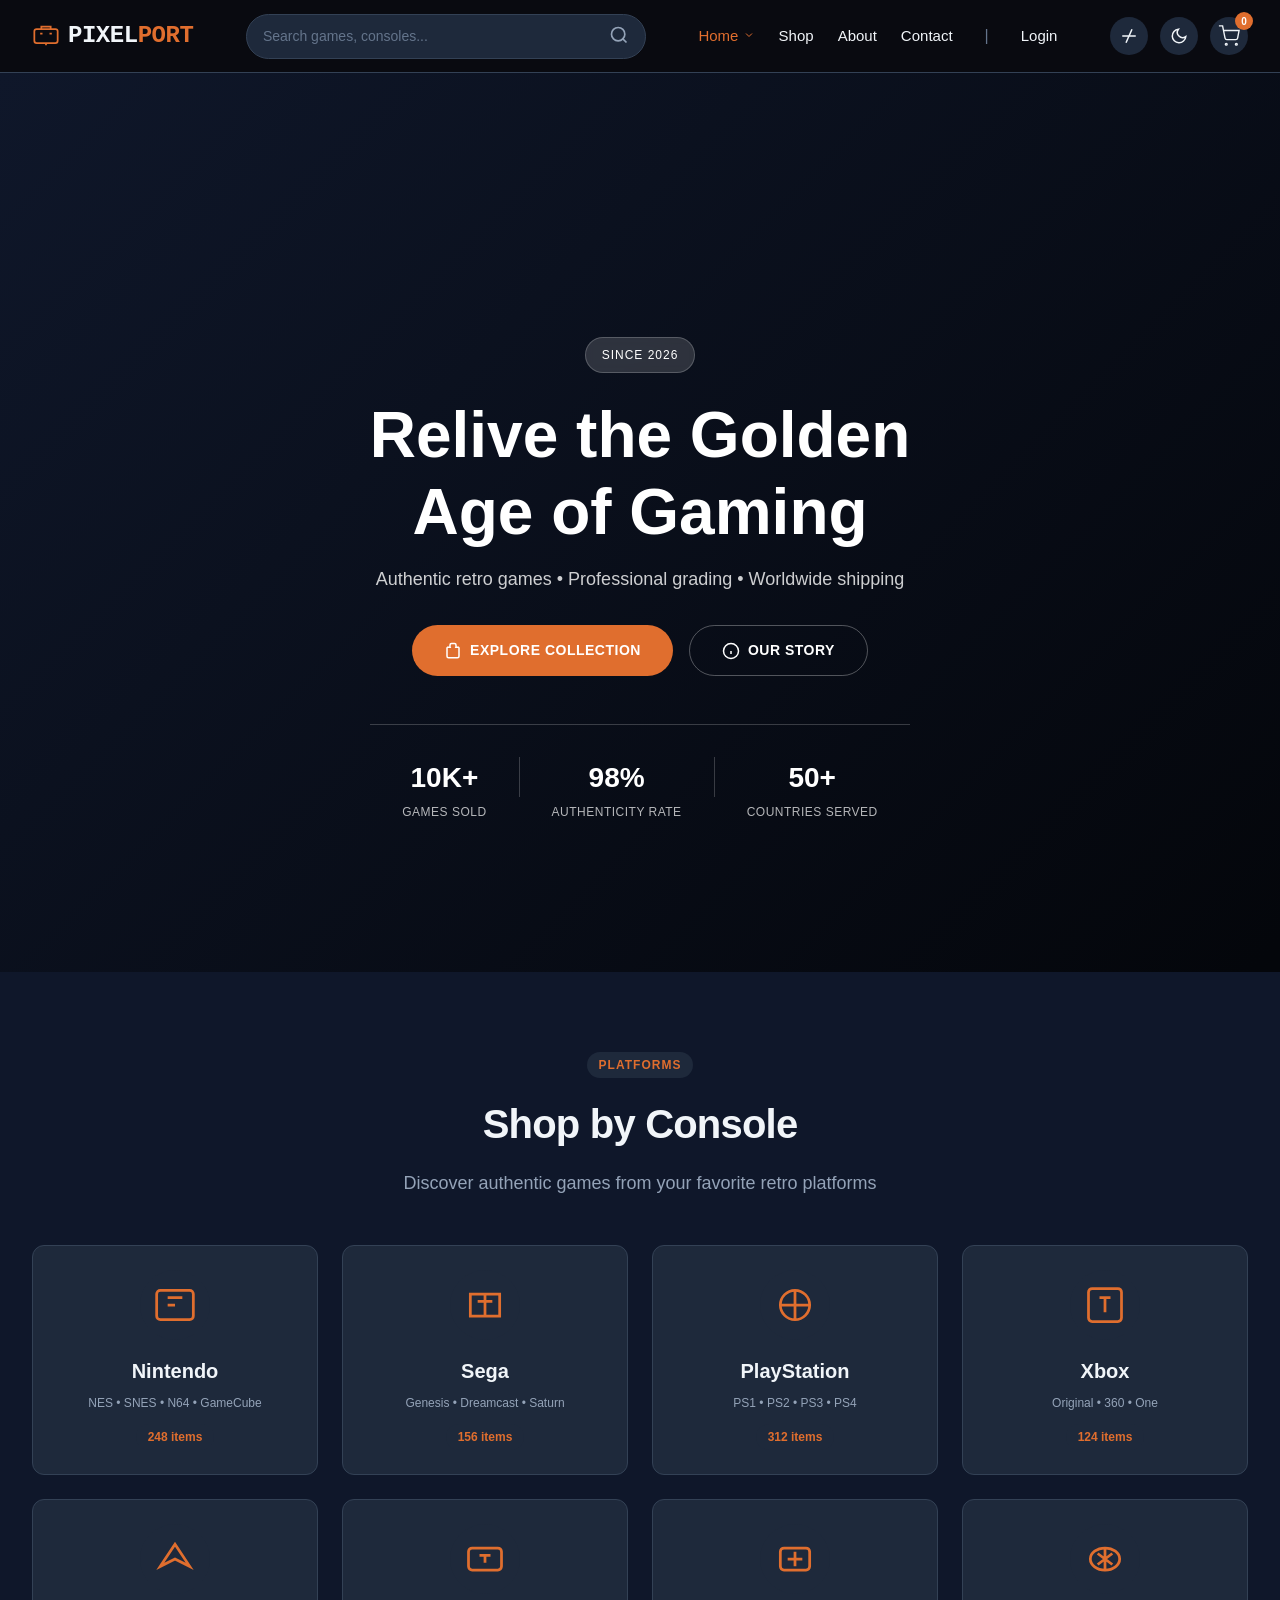
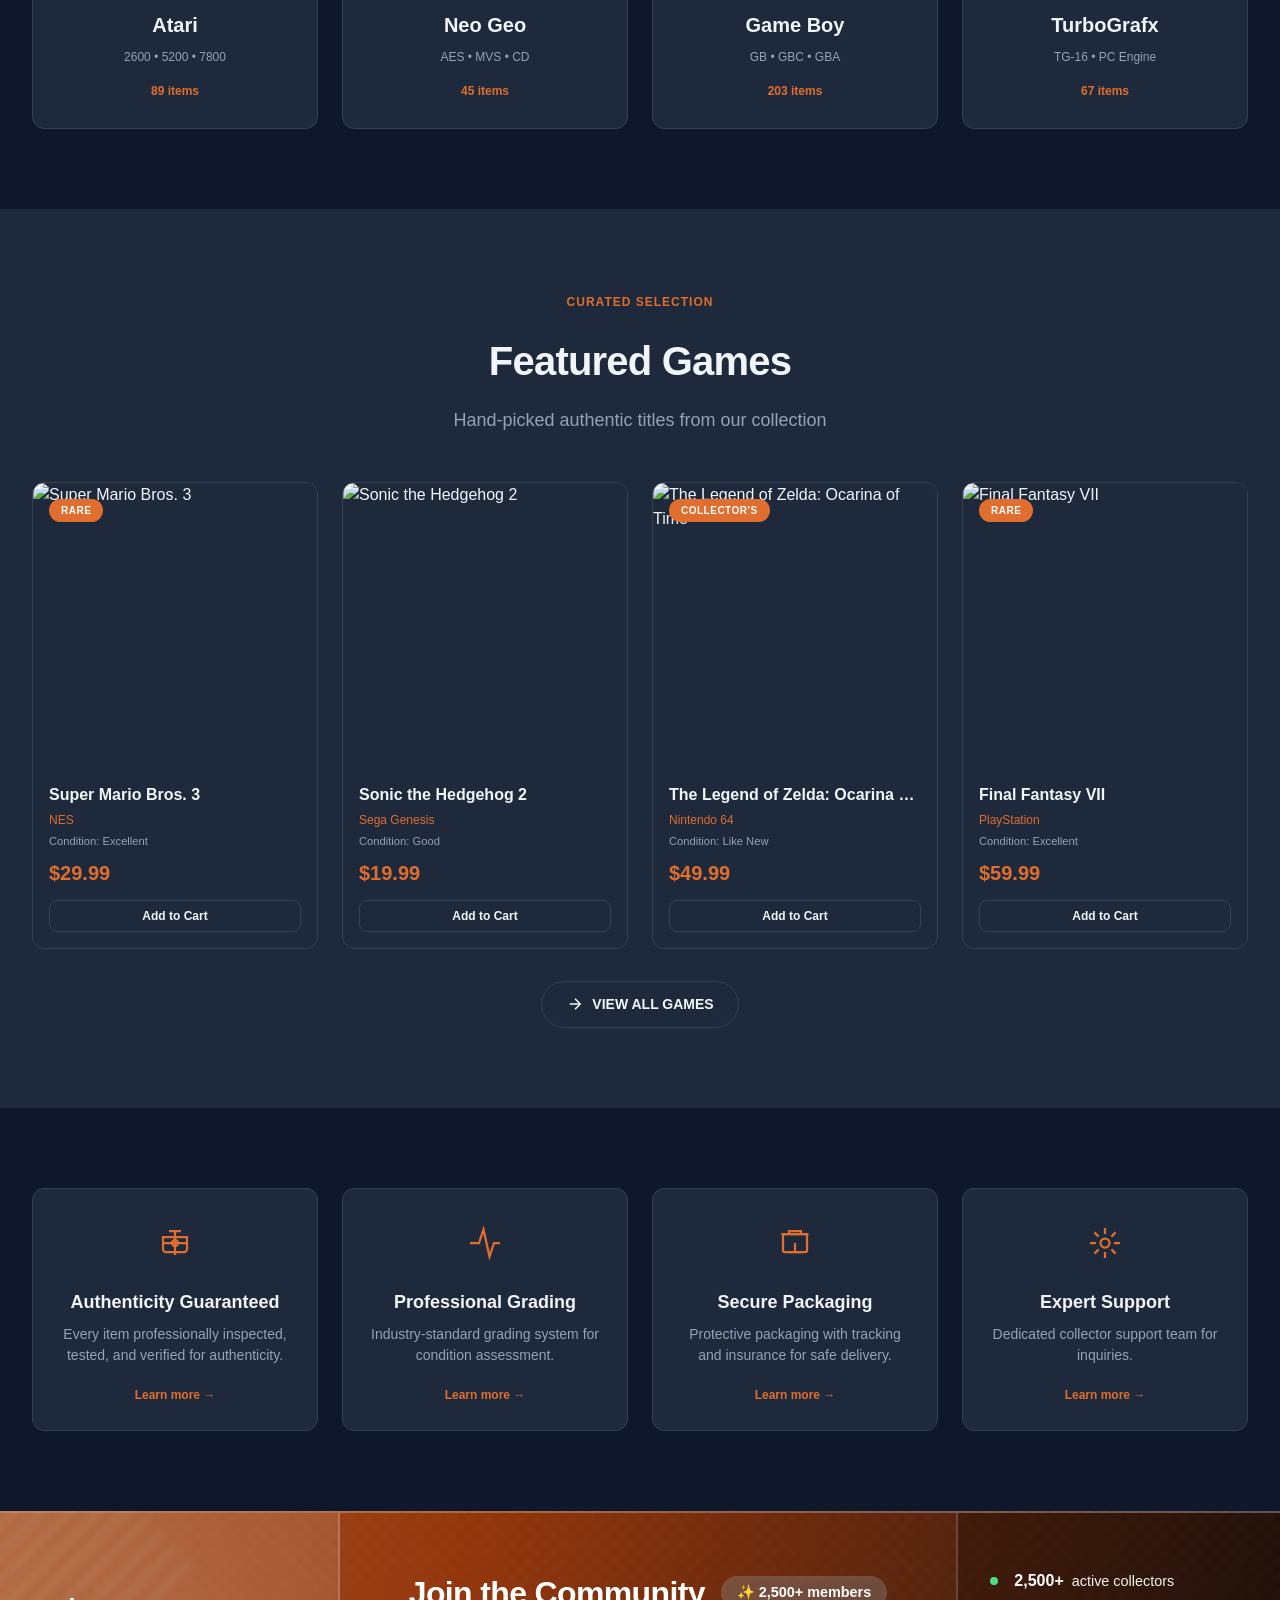
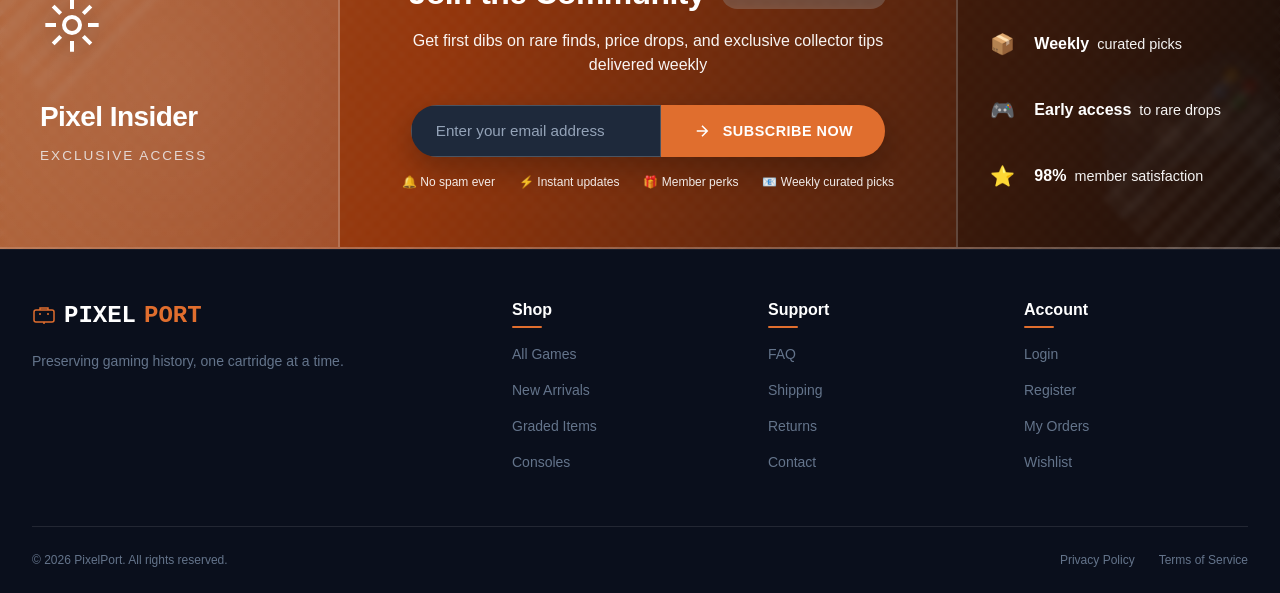
==== commit 35d67ea2: "Update index.html" ====
--- a/index.html
+++ b/index.html
@@ -90,8 +90,7 @@
                     <li class="nav-divider desktop-only">|</li>
                     <li class="nav-auth" id="authLinks">
                         <a href="#" class="auth-link" id="loginNavLink">Login</a>
-                        <span class="auth-sep">/</span>
-                        <a href="#" class="auth-link" id="registerNavLink">Register</a>
+                     
                     </li>
                     
                 </ul>
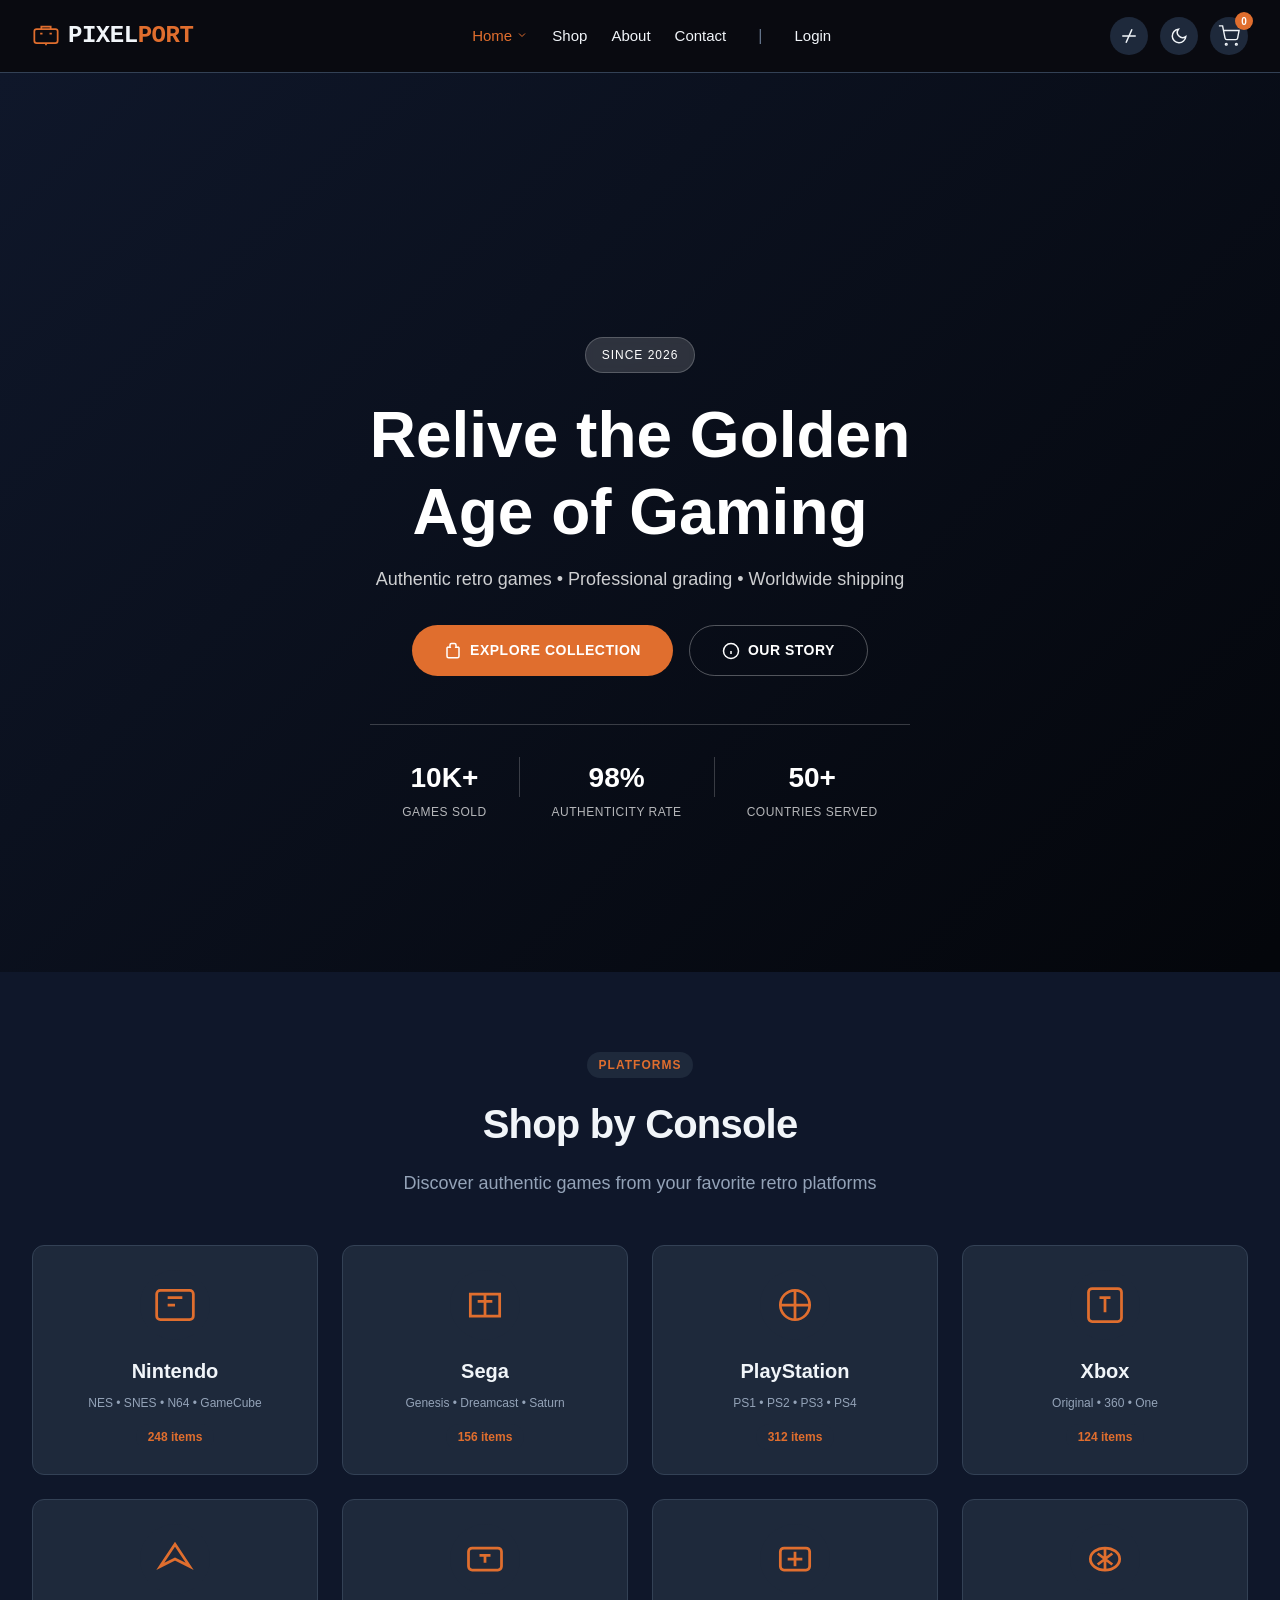
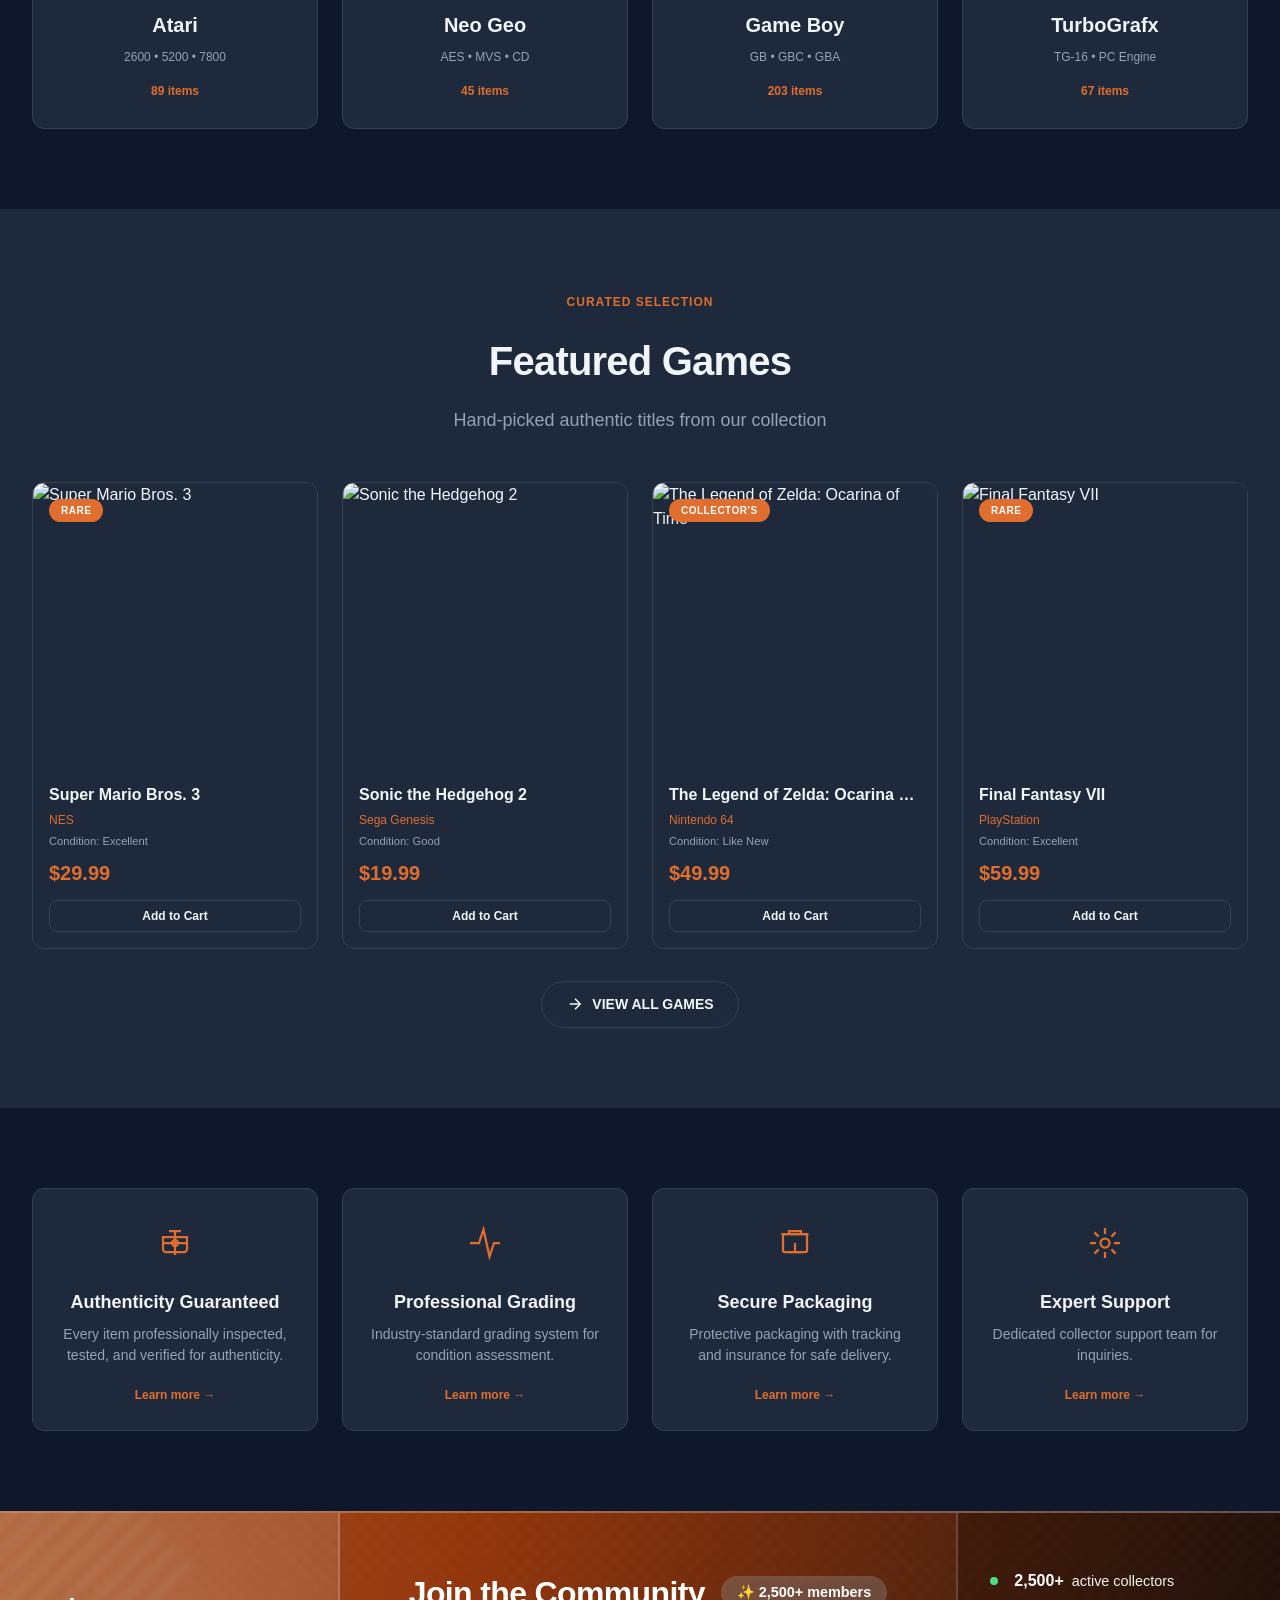
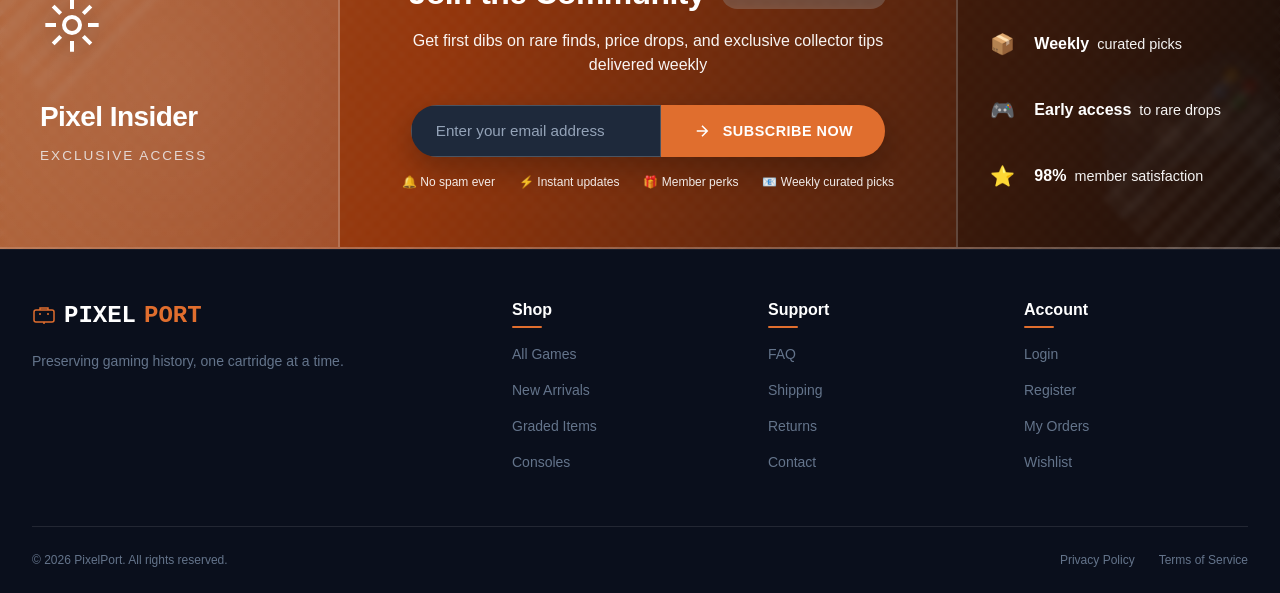
==== commit c0196738: "Update index.html" ====
--- a/index.html
+++ b/index.html
@@ -36,16 +36,7 @@
                     </div>
                 </a>
 
-                <!-- Search Bar - Desktop Only -->
-                <div class="search-bar desktop-only">
-                    <input type="text" placeholder="Search games, consoles..." id="searchInput">
-                    <button class="search-btn">
-                        <svg width="20" height="20" viewBox="0 0 24 24" fill="none" stroke="currentColor" stroke-width="2">
-                            <circle cx="11" cy="11" r="8"/>
-                            <path d="M21 21L16 16"/>
-                        </svg>
-                    </button>
-                </div>
+                
 
                 <!-- Navigation Menu -->
                 <ul class="nav-menu" id="navMenu">
@@ -136,20 +127,6 @@
         </div>
     </header>
 
-    <!-- Mobile Search Bar -->
-    <div class="mobile-search mobile-only">
-        <div class="container">
-            <div class="mobile-search-wrapper">
-                <input type="text" placeholder="Search games, consoles..." id="mobileSearchInput">
-                <button class="mobile-search-btn">
-                    <svg width="18" height="18" viewBox="0 0 24 24" fill="none" stroke="currentColor" stroke-width="2">
-                        <circle cx="11" cy="11" r="8"/>
-                        <path d="M21 21L16 16"/>
-                    </svg>
-                </button>
-            </div>
-        </div>
-    </div>
 
 <!-- Login Modal -->
 <div class="modal" id="loginModal">
@@ -404,7 +381,7 @@
             <div class="products-grid" id="featuredProducts">
                 <div class="product-card" data-id="1">
                     <div class="product-image">
-                        <img src="https://images.unsplash.com/photo-1603569283847-aa295f0d016a?w=400&h=400&fit=crop" alt="Super Mario Bros. 3">
+                        <img src="https://github.com/sakthimanimchss-sudo/retro-game-/blob/main/assets/image/24943.jpg?raw=true" alt="Super Mario Bros. 3">
                         <span class="product-badge">Rare</span>
                     </div>
                     <div class="product-info">
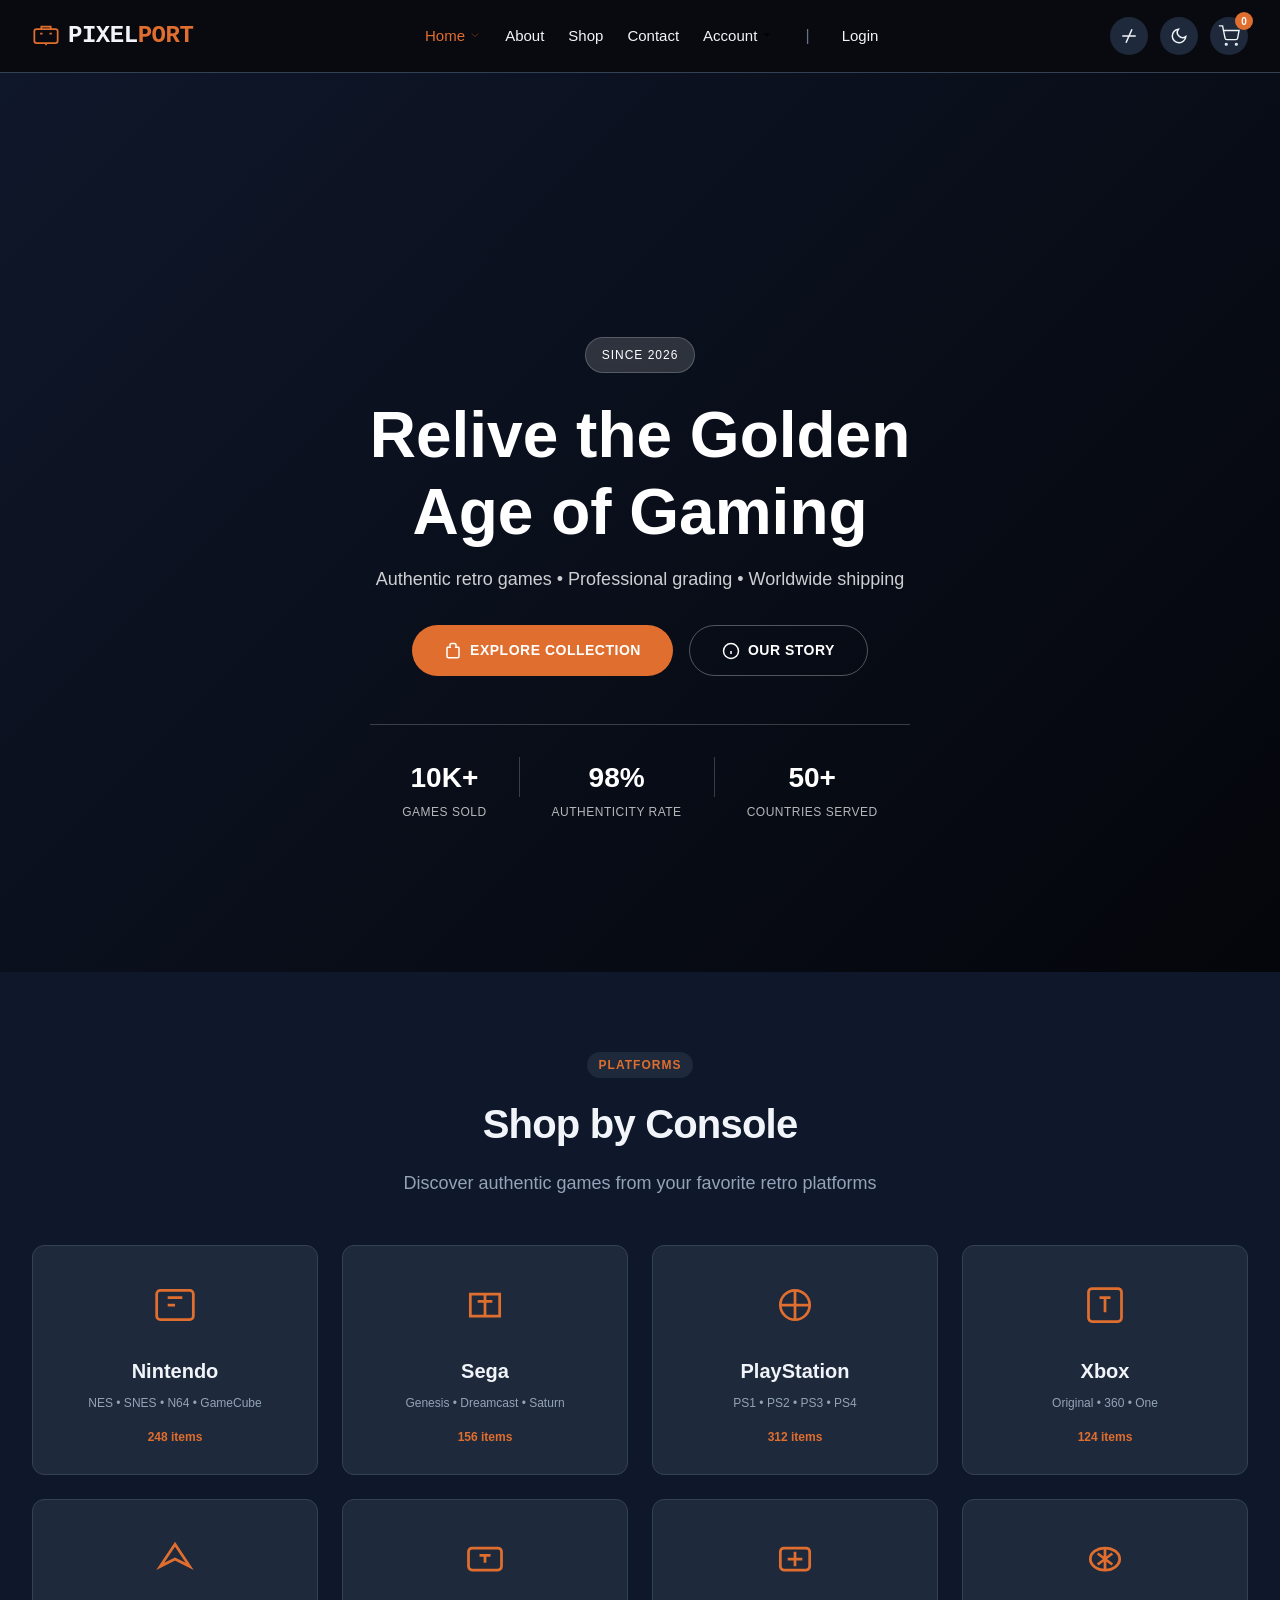
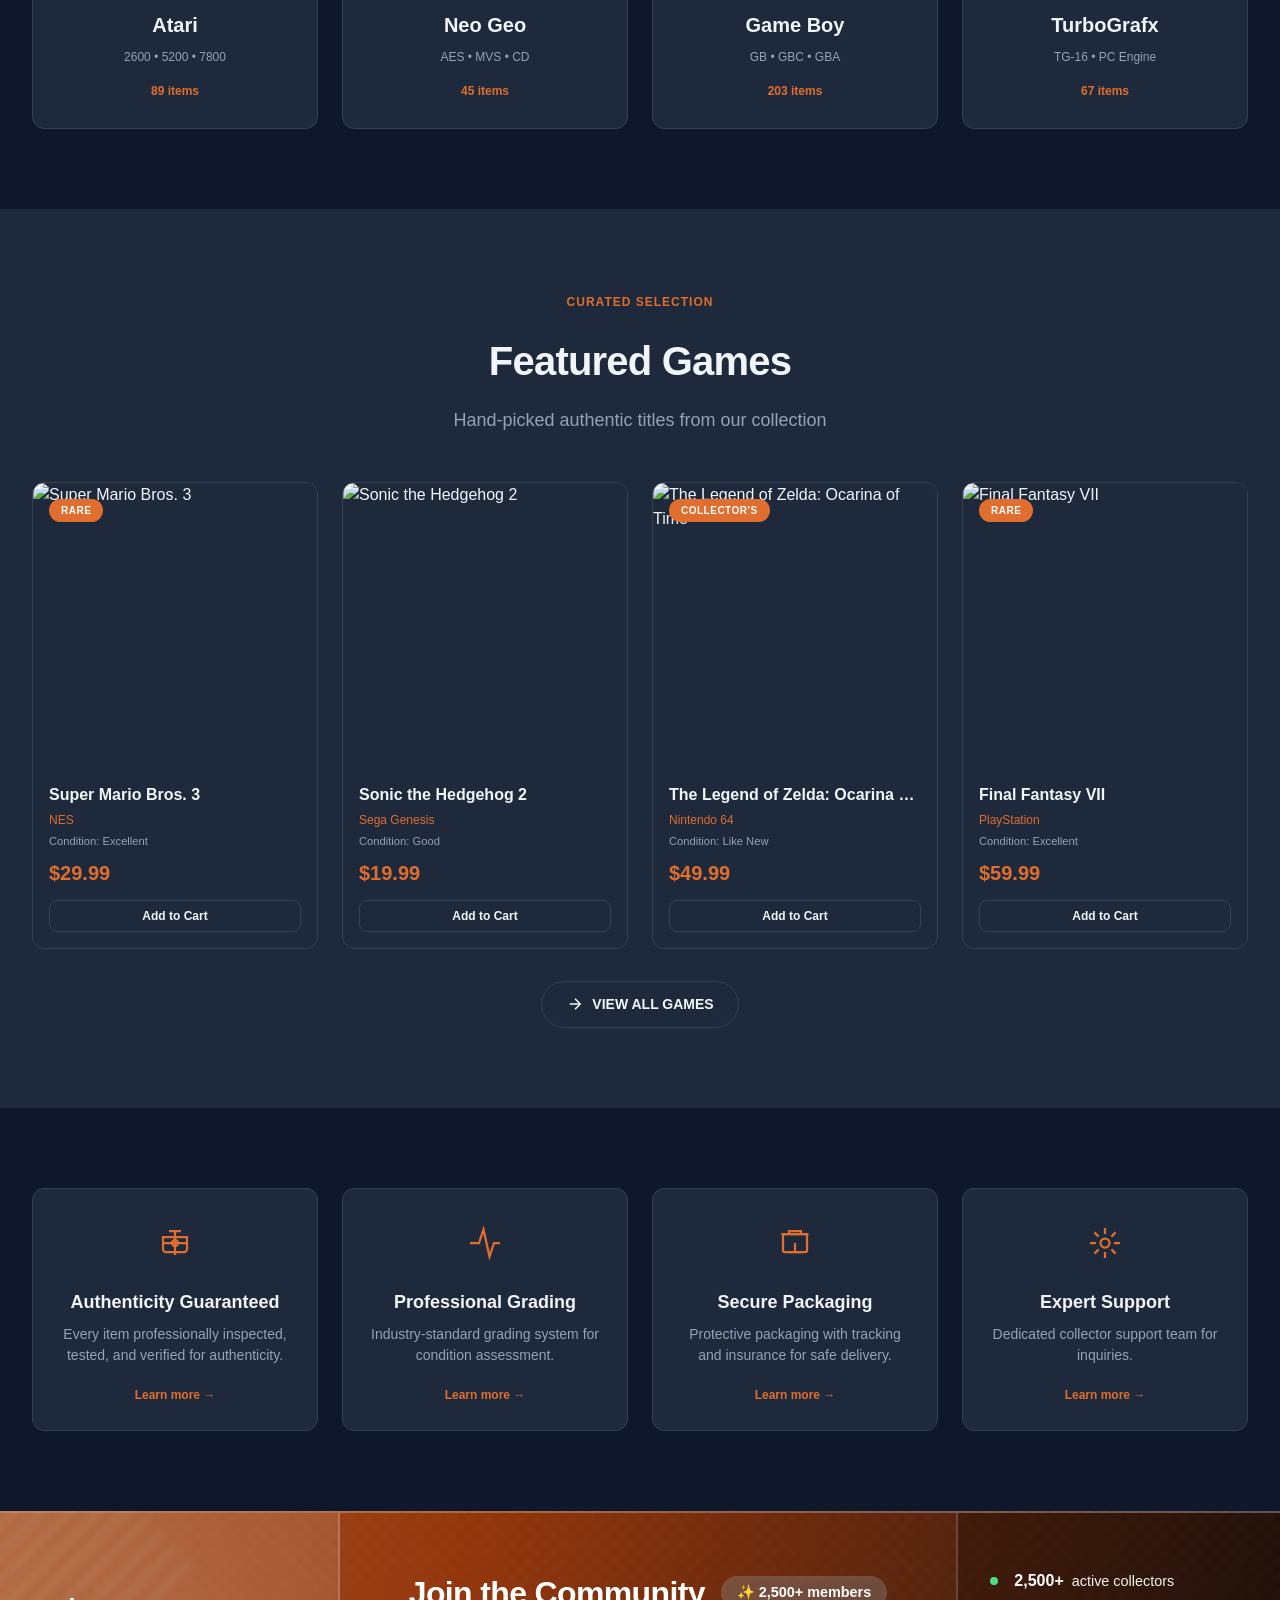
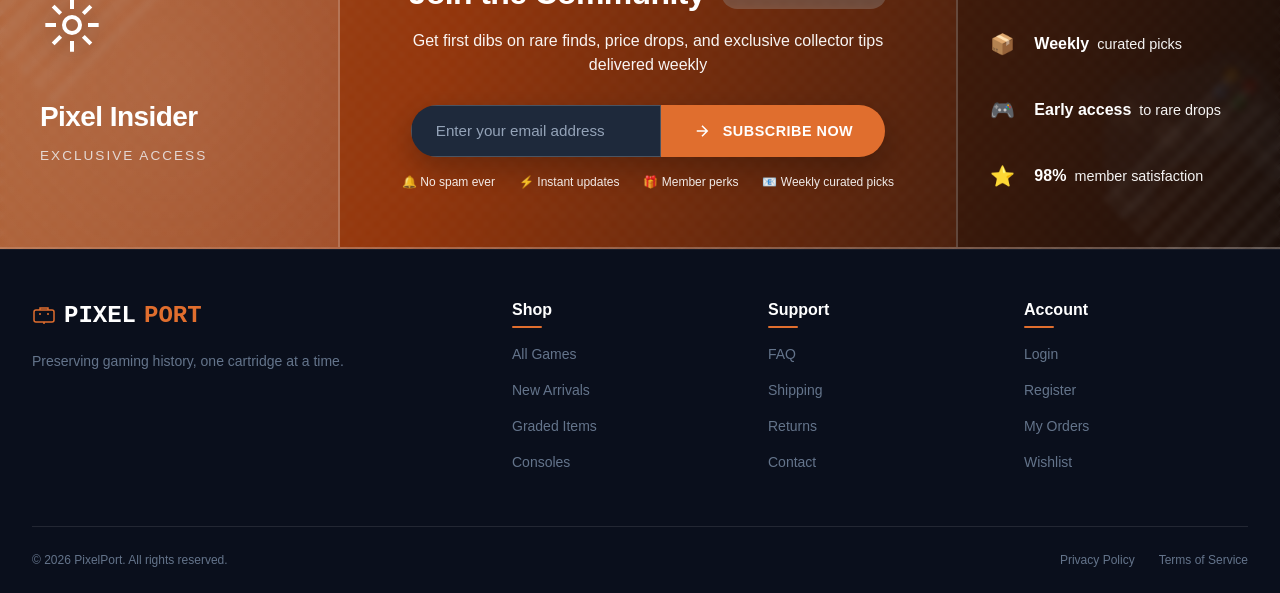
==== commit 3ab75164: "Update fmt.Println message from 'Hello' to 'Goodbye'" ====
--- a/index.html
+++ b/index.html
@@ -38,44 +38,53 @@
 
                 
 
-                <!-- Navigation Menu -->
-                <ul class="nav-menu" id="navMenu">
-                    <li class="nav-item dropdown">
-                        <a href="#" class="dropdown-trigger" id="homeDropdown">
-                            <span class="nav-text">Home</span>
-                            <svg class="dropdown-arrow" width="12" height="12" viewBox="0 0 24 24" fill="none" stroke="currentColor" stroke-width="2">
-                                <polyline points="6 9 12 15 18 9"/>
-                            </svg>
-                        </a>
-                        <ul class="dropdown-menu">
-                            <li class="dropdown-item">
-                                <a href="index.html" class="active">
-                                    <svg width="16" height="16" viewBox="0 0 24 24" fill="none" stroke="currentColor" stroke-width="2">
-                                        <path d="M3 9l9-7 9 7v11a2 2 0 0 1-2 2h-5v-8H9v8H5a2 2 0 0 1-2-2z"/>
-                                    </svg>
-                                    <span>Home 1 (Retro Landing)</span>
-                                    <svg class="arrow-icon" width="14" height="14" viewBox="0 0 24 24" fill="none" stroke="currentColor" stroke-width="2">
-                                        <path d="M5 12h14M12 5l7 7-7 7"/>
-                                    </svg>
-                                </a>
-                            </li>
-                            <li class="dropdown-item">
-                                <a href="home2.html">
-                                    <svg width="16" height="16" viewBox="0 0 24 24" fill="none" stroke="currentColor" stroke-width="2">
-                                        <path d="M20 7h-4.18A3 3 0 0 0 16 5.18V4a2 2 0 0 0-2-2h-4a2 2 0 0 0-2 2v1.18A3 3 0 0 0 8.18 7H4"/>
-                                        <path d="M4 7v12a2 2 0 0 0 2 2h12a2 2 0 0 0 2-2V7"/>
-                                    </svg>
-                                    <span>Home 2 (Marketplace)</span>
-                                    <svg class="arrow-icon" width="14" height="14" viewBox="0 0 24 24" fill="none" stroke="currentColor" stroke-width="2">
-                                        <path d="M5 12h14M12 5l7 7-7 7"/>
-                                    </svg>
-                                </a>
-                            </li>
-                        </ul>
-                    </li>
-                    <li><a href="shop.html">Shop</a></li>
-                    <li><a href="about.html">About</a></li>
-                    <li><a href="contact.html">Contact</a></li>
+             <!-- Navigation Menu -->
+
+<ul class="nav-menu" id="navMenu">
+
+    <!-- HOME DROPDOWN -->
+    <li class="nav-item dropdown">
+        <a href="#" class="dropdown-trigger" id="homeDropdown">
+            <span class="nav-text">Home</span>
+            <svg class="dropdown-arrow" width="12" height="12" viewBox="0 0 24 24">
+                <polyline points="6 9 12 15 18 9"/>
+            </svg>
+        </a>
+
+        <ul class="dropdown-menu">
+            <li class="dropdown-item">
+                <a href="index.html" class="active">Home 1 (Retro Landing)</a>
+            </li>
+            <li class="dropdown-item">
+                <a href="home2.html">Home 2 (Marketplace)</a>
+            </li>
+        </ul>
+    </li>
+
+    <!-- NORMAL LINKS -->
+    <li><a href="about.html">About</a></li>
+    <li><a href="shop.html">Shop</a></li>
+    <li><a href="contact.html">Contact</a></li>
+
+<!-- ACCOUNT DROPDOWN -->
+<li class="nav-item dropdown" id="userMenu" style="display: none;">
+    <a href="#" class="dropdown-trigger">
+        <span class="nav-text">Account</span>
+        <svg class="dropdown-arrow" width="12" height="12" viewBox="0 0 24 24">
+            <polyline points="6 9 12 15 18 9"/>
+        </svg>
+    </a>
+
+    <ul class="dropdown-menu">
+        <li class="dropdown-item" id="userDashboardMenuItem">
+            <a href="dashboard.html">My Dashboard</a>
+        </li>
+
+        <li class="dropdown-item" id="adminDashboardMenuItem">
+            <a href="admin-dashboard.html">Admin Panel</a>
+        </li>
+    </ul>
+</li>
                     
                     <!-- Login & Register Links - Inside Navigation -->
                     <li class="nav-divider desktop-only">|</li>
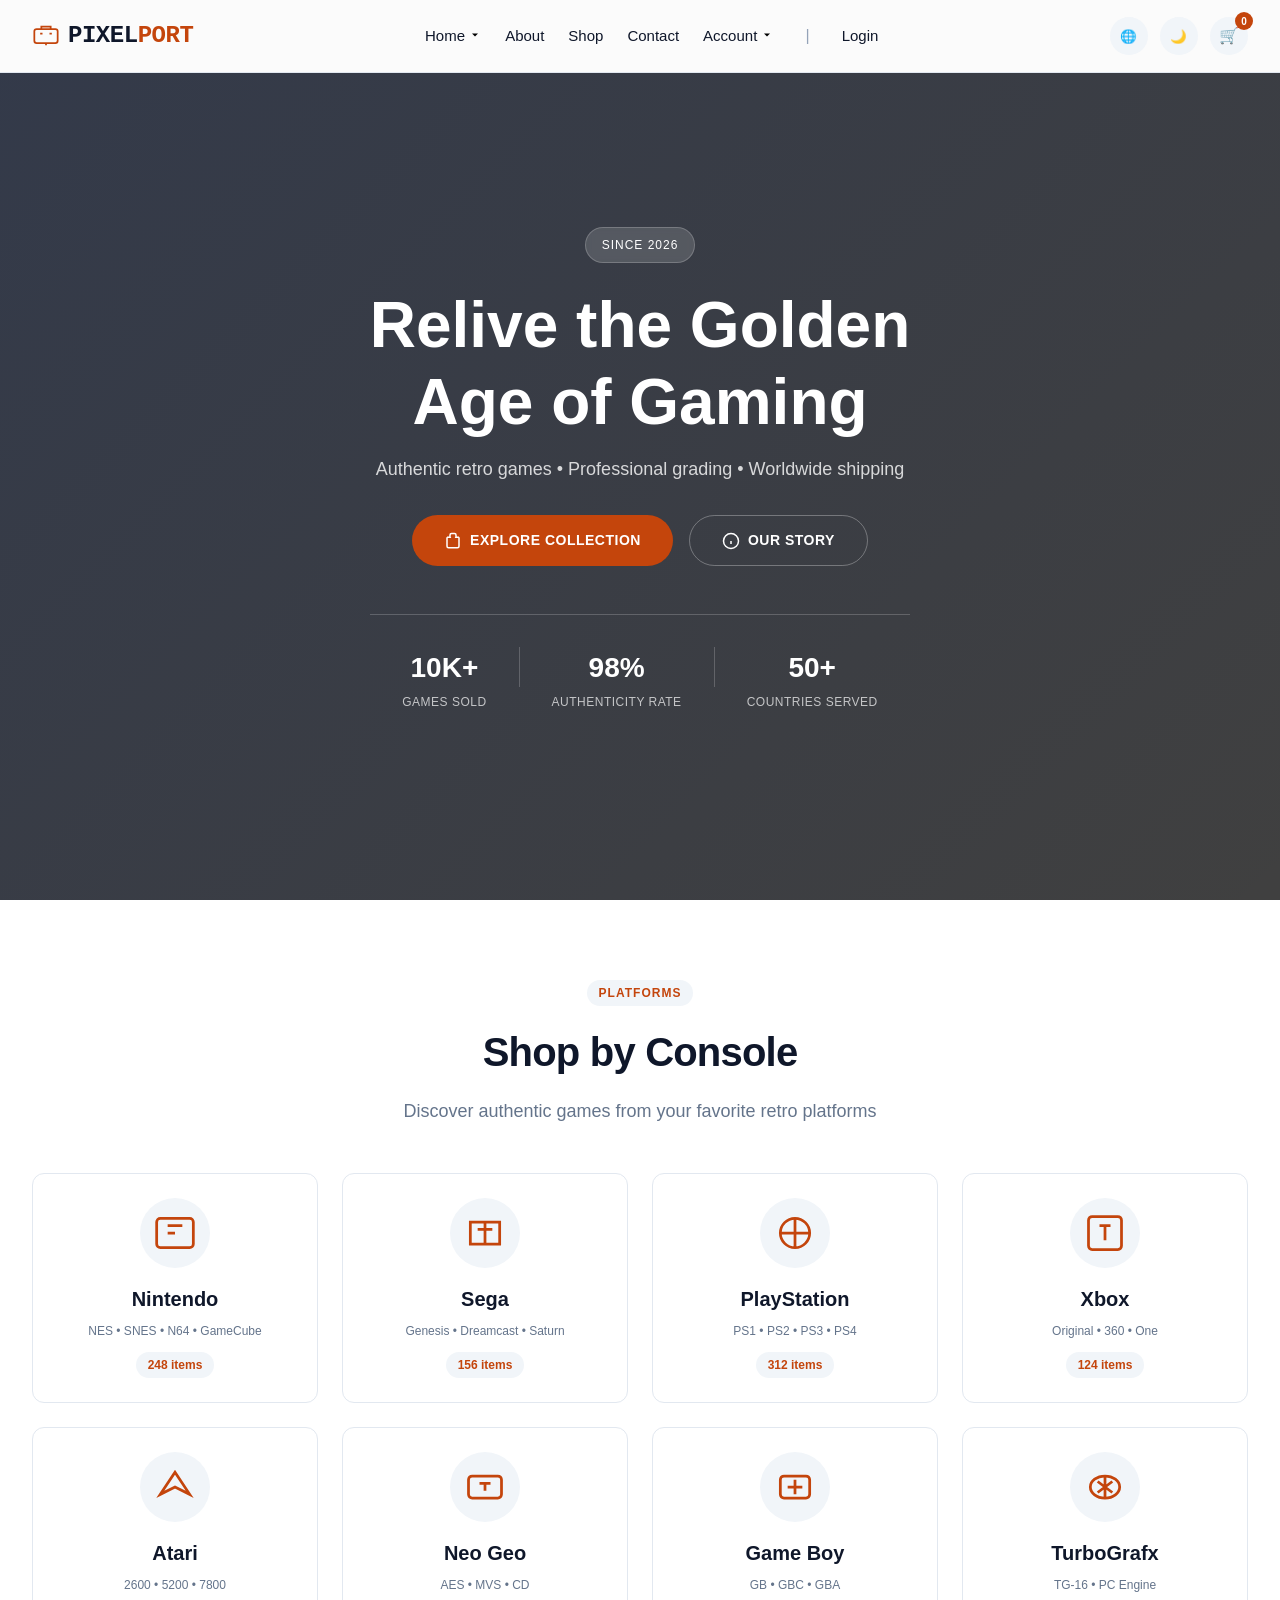
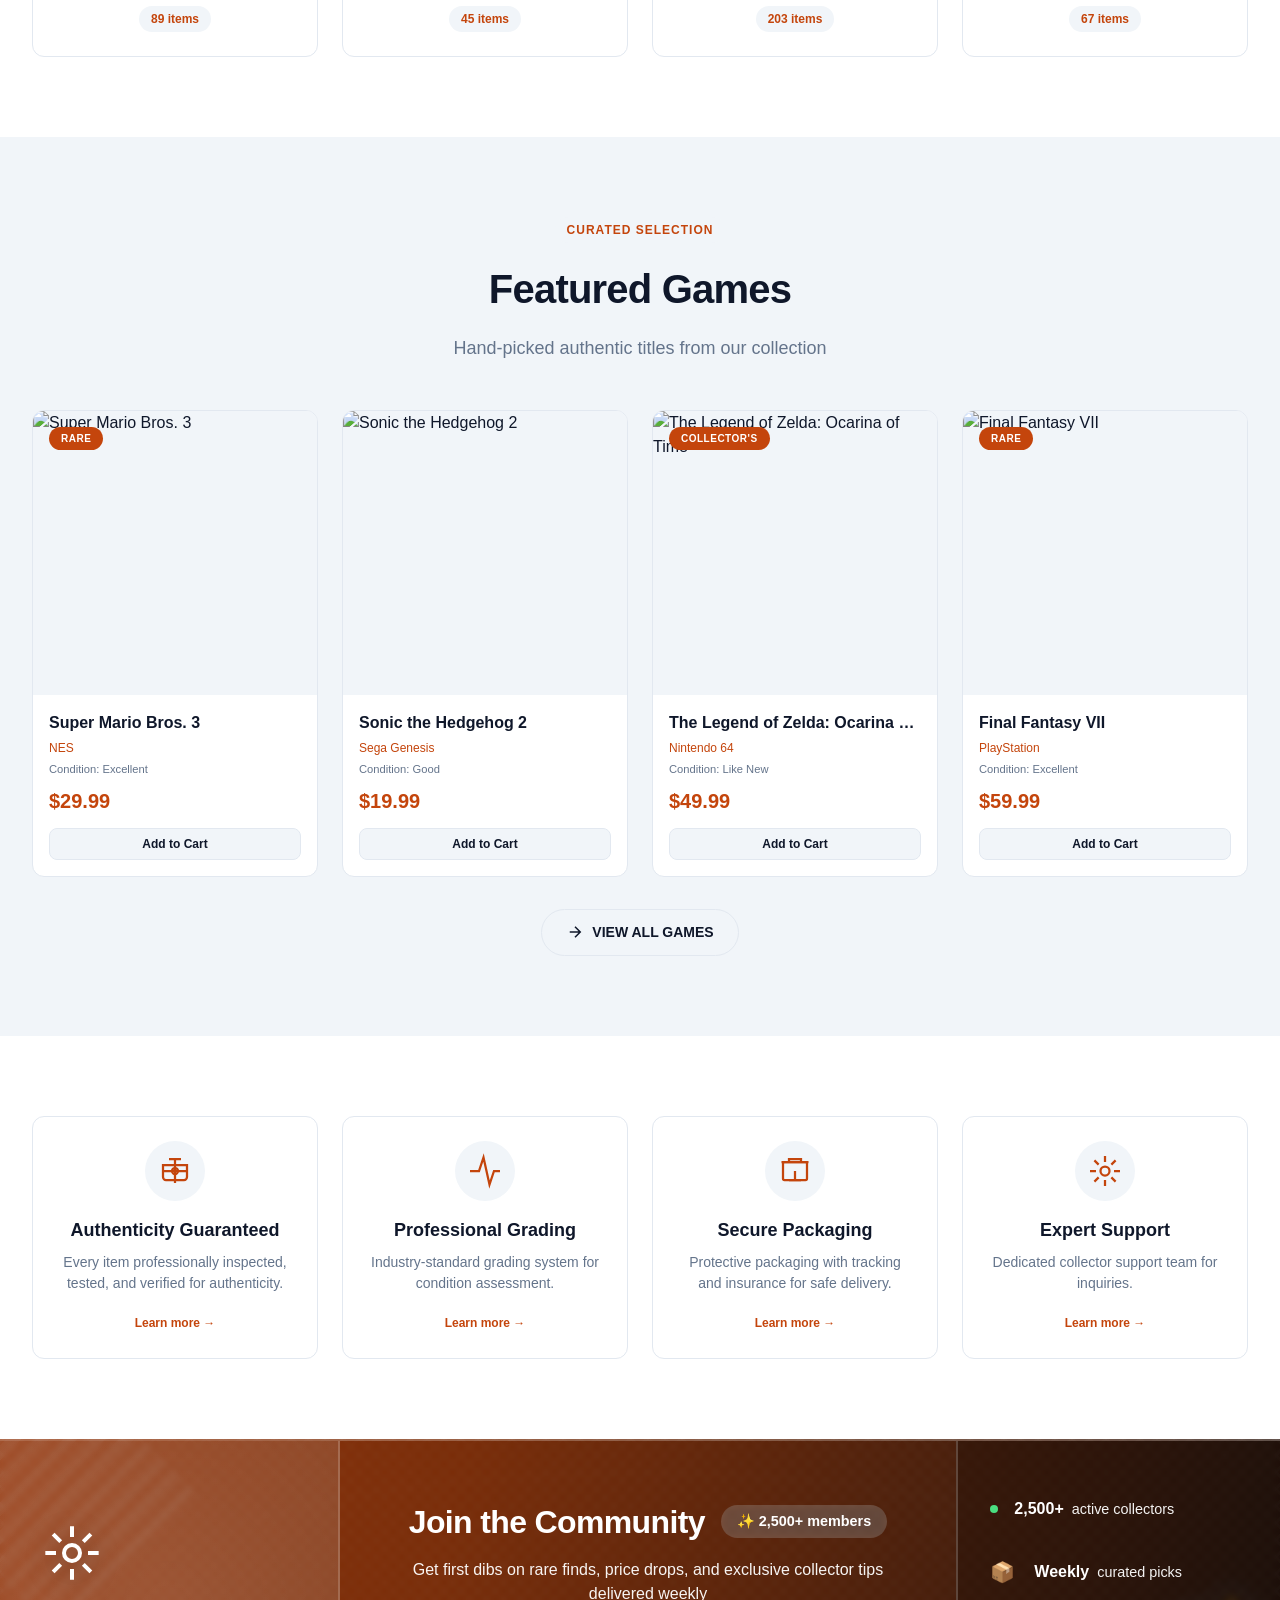
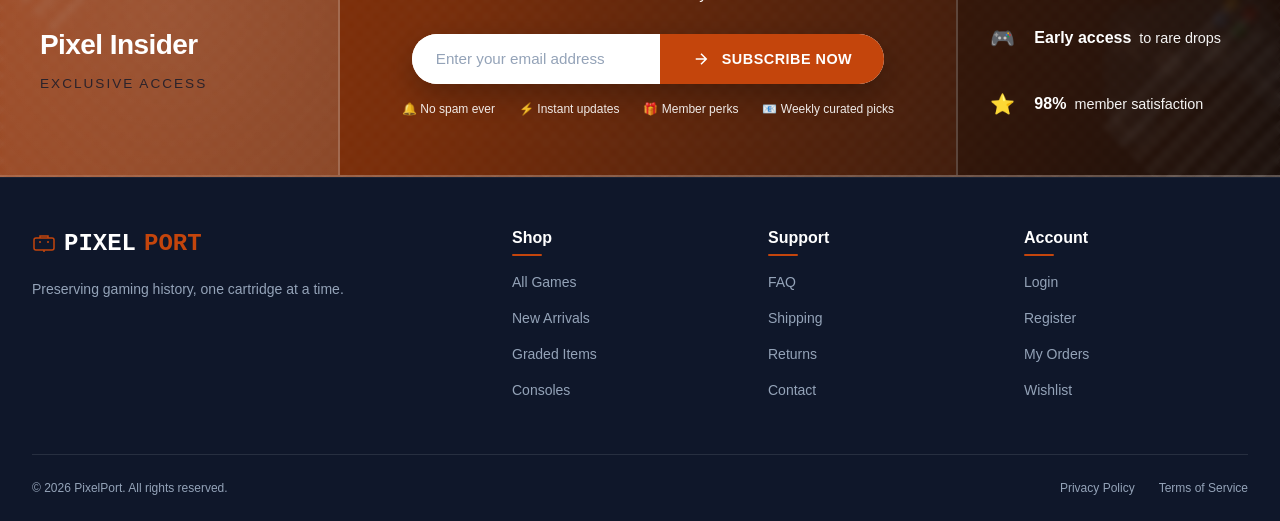
==== commit 48424d8c: "Update index.html" ====
--- a/index.html
+++ b/index.html
@@ -22,119 +22,106 @@
 </head>
 <body>
     <!-- Header -->
-    <header class="header">
-        <div class="container">
-            <nav class="navbar">
-                <!-- Logo -->
-                <a href="index.html" class="logo">
-                    <div class="pixel-logo">
-                        <svg width="28" height="28" viewBox="0 0 24 24" fill="none" stroke="currentColor" stroke-width="1.5">
-                            <rect x="2" y="6" width="20" height="12" rx="2"/>
-                            <path d="M8 6V4h8v2M12 18v2M7 10h2M15 10h2"/>
-                        </svg>
-                        <span class="logo-text">PIXEL<span>PORT</span></span>
-                    </div>
-                </a>
-
-                
-
-             <!-- Navigation Menu -->
-
-<ul class="nav-menu" id="navMenu">
-
-    <!-- HOME DROPDOWN -->
-    <li class="nav-item dropdown">
-        <a href="#" class="dropdown-trigger" id="homeDropdown">
+<header class="header">
+  <div class="container">
+    <nav class="navbar">
+
+      <!-- Logo -->
+      <a href="index.html" class="logo">
+        <div class="pixel-logo">
+          <svg width="28" height="28" viewBox="0 0 24 24" fill="none" stroke="currentColor" stroke-width="1.5">
+            <rect x="2" y="6" width="20" height="12" rx="2"/>
+            <path d="M8 6V4h8v2M12 18v2M7 10h2M15 10h2"/>
+          </svg>
+          <span class="logo-text">PIXEL<span>PORT</span></span>
+        </div>
+      </a>
+
+      <!-- Navigation Menu -->
+      <ul class="nav-menu" id="navMenu">
+
+        <!-- HOME -->
+        <li class="nav-item dropdown">
+          <a href="#" class="dropdown-trigger">
             <span class="nav-text">Home</span>
             <svg class="dropdown-arrow" width="12" height="12" viewBox="0 0 24 24">
-                <polyline points="6 9 12 15 18 9"/>
+              <polyline points="6 9 12 15 18 9"/>
             </svg>
-        </a>
-
-        <ul class="dropdown-menu">
+          </a>
+
+          <ul class="dropdown-menu">
             <li class="dropdown-item">
-                <a href="index.html" class="active">Home 1 (Retro Landing)</a>
+              <a href="index.html" class="active">Home 1 (Retro Landing)</a>
             </li>
             <li class="dropdown-item">
-                <a href="home2.html">Home 2 (Marketplace)</a>
+              <a href="home2.html">Home 2 (Marketplace)</a>
             </li>
-        </ul>
-    </li>
-
-    <!-- NORMAL LINKS -->
-    <li><a href="about.html">About</a></li>
-    <li><a href="shop.html">Shop</a></li>
-    <li><a href="contact.html">Contact</a></li>
-
-<!-- ACCOUNT DROPDOWN -->
-<li class="nav-item dropdown" id="userMenu" style="display: none;">
-    <a href="#" class="dropdown-trigger">
-        <span class="nav-text">Account</span>
-        <svg class="dropdown-arrow" width="12" height="12" viewBox="0 0 24 24">
-            <polyline points="6 9 12 15 18 9"/>
-        </svg>
-    </a>
-
-    <ul class="dropdown-menu">
-        <li class="dropdown-item" id="userDashboardMenuItem">
-            <a href="dashboard.html">My Dashboard</a>
+          </ul>
         </li>
 
-        <li class="dropdown-item" id="adminDashboardMenuItem">
-            <a href="admin-dashboard.html">Admin Panel</a>
+        <!-- NORMAL LINKS -->
+        <li><a href="about.html">About</a></li>
+        <li><a href="shop.html">Shop</a></li>
+        <li><a href="contact.html">Contact</a></li>
+
+        <!-- ACCOUNT DROPDOWN -->
+        <li class="nav-item dropdown" id="userMenu">
+          <a href="#" class="dropdown-trigger">
+            <span class="nav-text">Account</span>
+            <svg class="dropdown-arrow" width="12" height="12" viewBox="0 0 24 24">
+              <polyline points="6 9 12 15 18 9"/>
+            </svg>
+          </a>
+
+          <ul class="dropdown-menu">
+            <li class="dropdown-item">
+              <a href="dashboard.html">My Dashboard</a>
+            </li>
+
+            <li class="dropdown-item" id="adminDashboardMenuItem">
+              <a href="admin-dashboard.html">Admin Panel</a>
+            </li>
+          </ul>
         </li>
-    </ul>
-</li>
-                    
-                    <!-- Login & Register Links - Inside Navigation -->
-                    <li class="nav-divider desktop-only">|</li>
-                    <li class="nav-auth" id="authLinks">
-                        <a href="#" class="auth-link" id="loginNavLink">Login</a>
-                     
-                    </li>
-                    
-                </ul>
-
-                <!-- Action Group (RTL + Theme + Cart + Hamburger) -->
-                <div class="action-group">
-                    <!-- RTL Toggle Button -->
-                    <button class="action-btn rtl-toggle" id="rtlToggle" aria-label="Toggle RTL mode">
-                        <svg width="18" height="18" viewBox="0 0 24 24" fill="none" stroke="currentColor" stroke-width="2">
-                            <path d="M8 21L16 3M3 12h18"/>
-                        </svg>
-                    </button>
-
-                    <!-- Theme Toggle Button -->
-                    <button class="action-btn theme-toggle" id="themeToggle" aria-label="Toggle dark/light mode">
-                        <svg class="theme-icon-dark" width="18" height="18" viewBox="0 0 24 24" fill="none" stroke="currentColor" stroke-width="2">
-                            <path d="M21 12.79A9 9 0 1 1 11.21 3 7 7 0 0 0 21 12.79z"/>
-                        </svg>
-                        <svg class="theme-icon-light" width="18" height="18" viewBox="0 0 24 24" fill="none" stroke="currentColor" stroke-width="2">
-                            <circle cx="12" cy="12" r="5"/>
-                            <path d="M12 1v2M12 21v2M4.22 4.22l1.42 1.42M18.36 18.36l1.42 1.42M1 12h2M21 12h2M4.22 19.78l1.42-1.42M18.36 5.64l1.42-1.42"/>
-                        </svg>
-                    </button>
-
-                    <!-- Cart Icon -->
-                    <a href="cart.html" class="cart-icon">
-                        <svg width="22" height="22" viewBox="0 0 24 24" fill="none" stroke="currentColor" stroke-width="1.5">
-                            <circle cx="9" cy="21" r="1"/>
-                            <circle cx="20" cy="21" r="1"/>
-                            <path d="M1 1h4l2.68 13.39a2 2 0 0 0 2 1.61h9.72a2 2 0 0 0 2-1.61L23 6H6"/>
-                        </svg>
-                        <span class="cart-count">0</span>
-                    </a>
-
-                    <!-- Hamburger Menu Button -->
-                    <button class="hamburger" id="hamburger" aria-label="Toggle menu">
-                        <span class="hamburger-line"></span>
-                        <span class="hamburger-line"></span>
-                        <span class="hamburger-line"></span>
-                    </button>
-                </div>
-            </nav>
-        </div>
-    </header>
+
+        <!-- AUTH LINKS -->
+        <li class="nav-divider desktop-only">|</li>
+        <li class="nav-auth" id="authLinks">
+          <a href="#" class="auth-link" id="loginNavLink">Login</a>
+        </li>
+
+      </ul>
+
+      <!-- ACTION GROUP -->
+      <div class="action-group">
+
+        <!-- RTL -->
+        <button class="action-btn rtl-toggle" id="rtlToggle">
+          🌐
+        </button>
+
+        <!-- THEME -->
+        <button class="action-btn theme-toggle" id="themeToggle">
+          🌙
+        </button>
+
+        <!-- CART -->
+        <a href="cart.html" class="cart-icon">
+          🛒 <span class="cart-count">0</span>
+        </a>
+
+        <!-- HAMBURGER -->
+        <button class="hamburger" id="hamburger">
+          <span class="hamburger-line"></span>
+          <span class="hamburger-line"></span>
+          <span class="hamburger-line"></span>
+        </button>
+
+      </div>
+
+    </nav>
+  </div>
+</header>
 
 
 <!-- Login Modal -->
--- a/assets/css/style.css
+++ b/assets/css/style.css
@@ -208,48 +208,6 @@
   color: var(--primary);
 }
 
-/* Search Bar */
-.search-bar {
-  flex: 1;
-  max-width: 400px;
-  display: flex;
-  align-items: center;
-  background: var(--input-bg);
-  border: 1px solid var(--input-border);
-  border-radius: 48px;
-  overflow: hidden;
-  transition: var(--transition);
-}
-
-.search-bar:focus-within {
-  border-color: var(--primary);
-  box-shadow: 0 0 0 3px rgba(196, 69, 12, 0.1);
-}
-
-.search-bar input {
-  flex: 1;
-  padding: 0.625rem 1rem;
-  border: none;
-  background: transparent;
-  color: var(--body-color);
-  font-size: 0.875rem;
-  outline: none;
-}
-
-.search-bar input::placeholder {
-  color: var(--gray-400);
-}
-
-.search-btn {
-  padding: 0.625rem 1rem;
-  color: var(--gray-500);
-  transition: var(--transition);
-}
-
-.search-btn:hover {
-  color: var(--primary);
-}
-
 /* ============================================
    NAVIGATION MENU - DESKTOP
    ============================================ */
--- a/assets/css/responsive.css
+++ b/assets/css/responsive.css
@@ -833,91 +833,4 @@
     }
 }
 
-/* ============================================
-   HIDE SEARCH ICON ON MOBILE
-   ============================================ */
 
-/* Hide mobile search bar completely */
-.mobile-search {
-    display: none !important;
-}
-
-/* Hide desktop search on mobile as well if needed */
-@media (max-width: 768px) {
-    .search-bar {
-        display: none !important;
-    }
-    
-    .mobile-search {
-        display: none !important;
-    }
-}
-/* ============================================
-   REMOVE SEARCH ICON FROM MOBILE
-   ============================================ */
-
-@media (max-width: 768px) {
-    /* Hide the entire mobile search container */
-    .mobile-search {
-        display: none !important;
-    }
-    
-    /* Also hide desktop search on mobile if visible */
-    .search-bar {
-        display: none !important;
-    }
-    
-    /* Ensure no search icon appears in action group */
-    .action-group .search-icon,
-    .action-group .mobile-search-btn {
-        display: none !important;
-    }
-}
-
-/* ============================================
-   MOVE "SINCE 2020" BADGE 1 INCH DOWN
-   ============================================ */
-
-/* Ensure body has proper padding for fixed header */
-body {
-    padding-top: 72px !important;
-}
-
-@media (max-width: 768px) {
-    body {
-        padding-top: 64px !important;
-    }
-}
-
-@media (max-width: 480px) {
-    body {
-        padding-top: 56px !important;
-    }
-}
-
-/* Move hero badge 1 inch down (96px = 1 inch) */
-.hero-badge {
-    margin-top: 96px !important;
-    display: inline-block;
-    position: relative;
-    z-index: 2;
-}
-
-/* Adjust for mobile - 1 inch down but scaled */
-@media (max-width: 768px) {
-    .hero-badge {
-        margin-top: 48px !important;
-    }
-}
-
-@media (max-width: 480px) {
-    .hero-badge {
-        margin-top: 32px !important;
-    }
-}
-
-/* Ensure hero content doesn't get cut off */
-.hero-content {
-    overflow: visible !important;
-    padding-bottom: 20px;
-}
